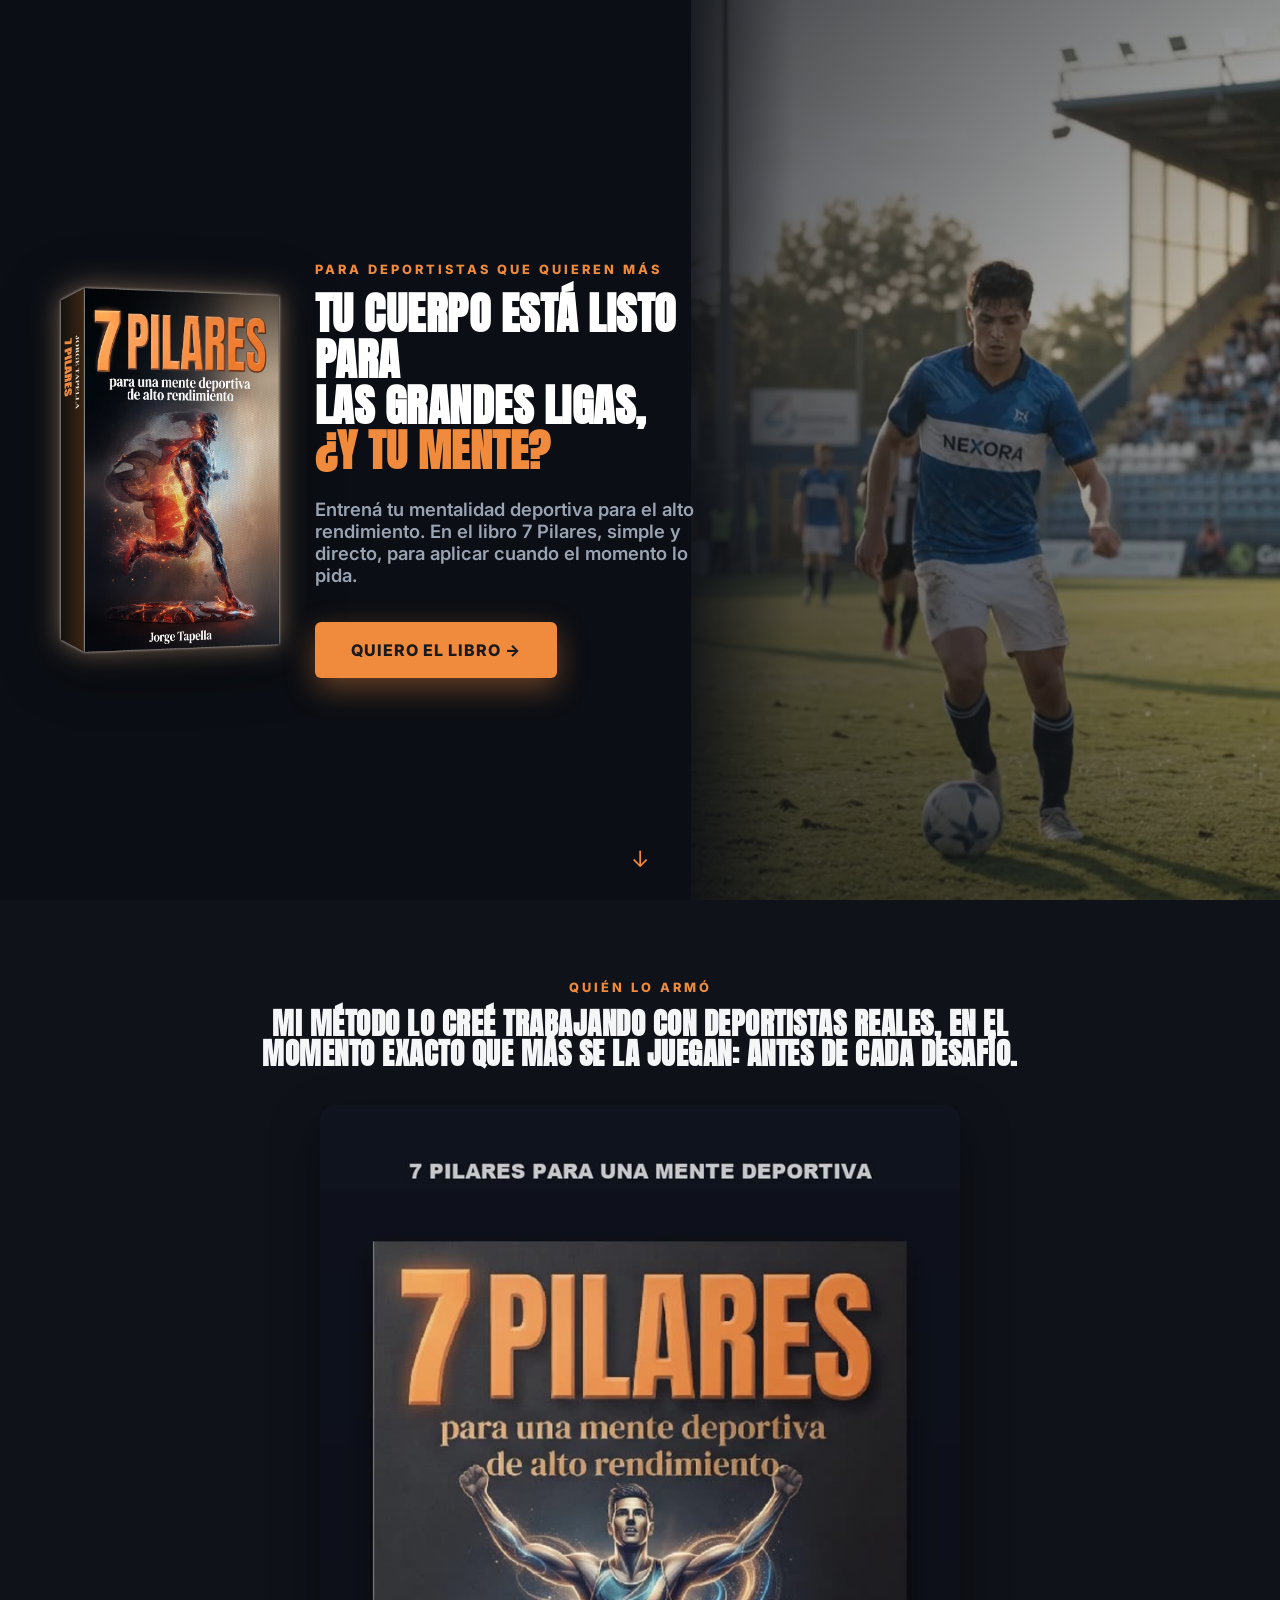
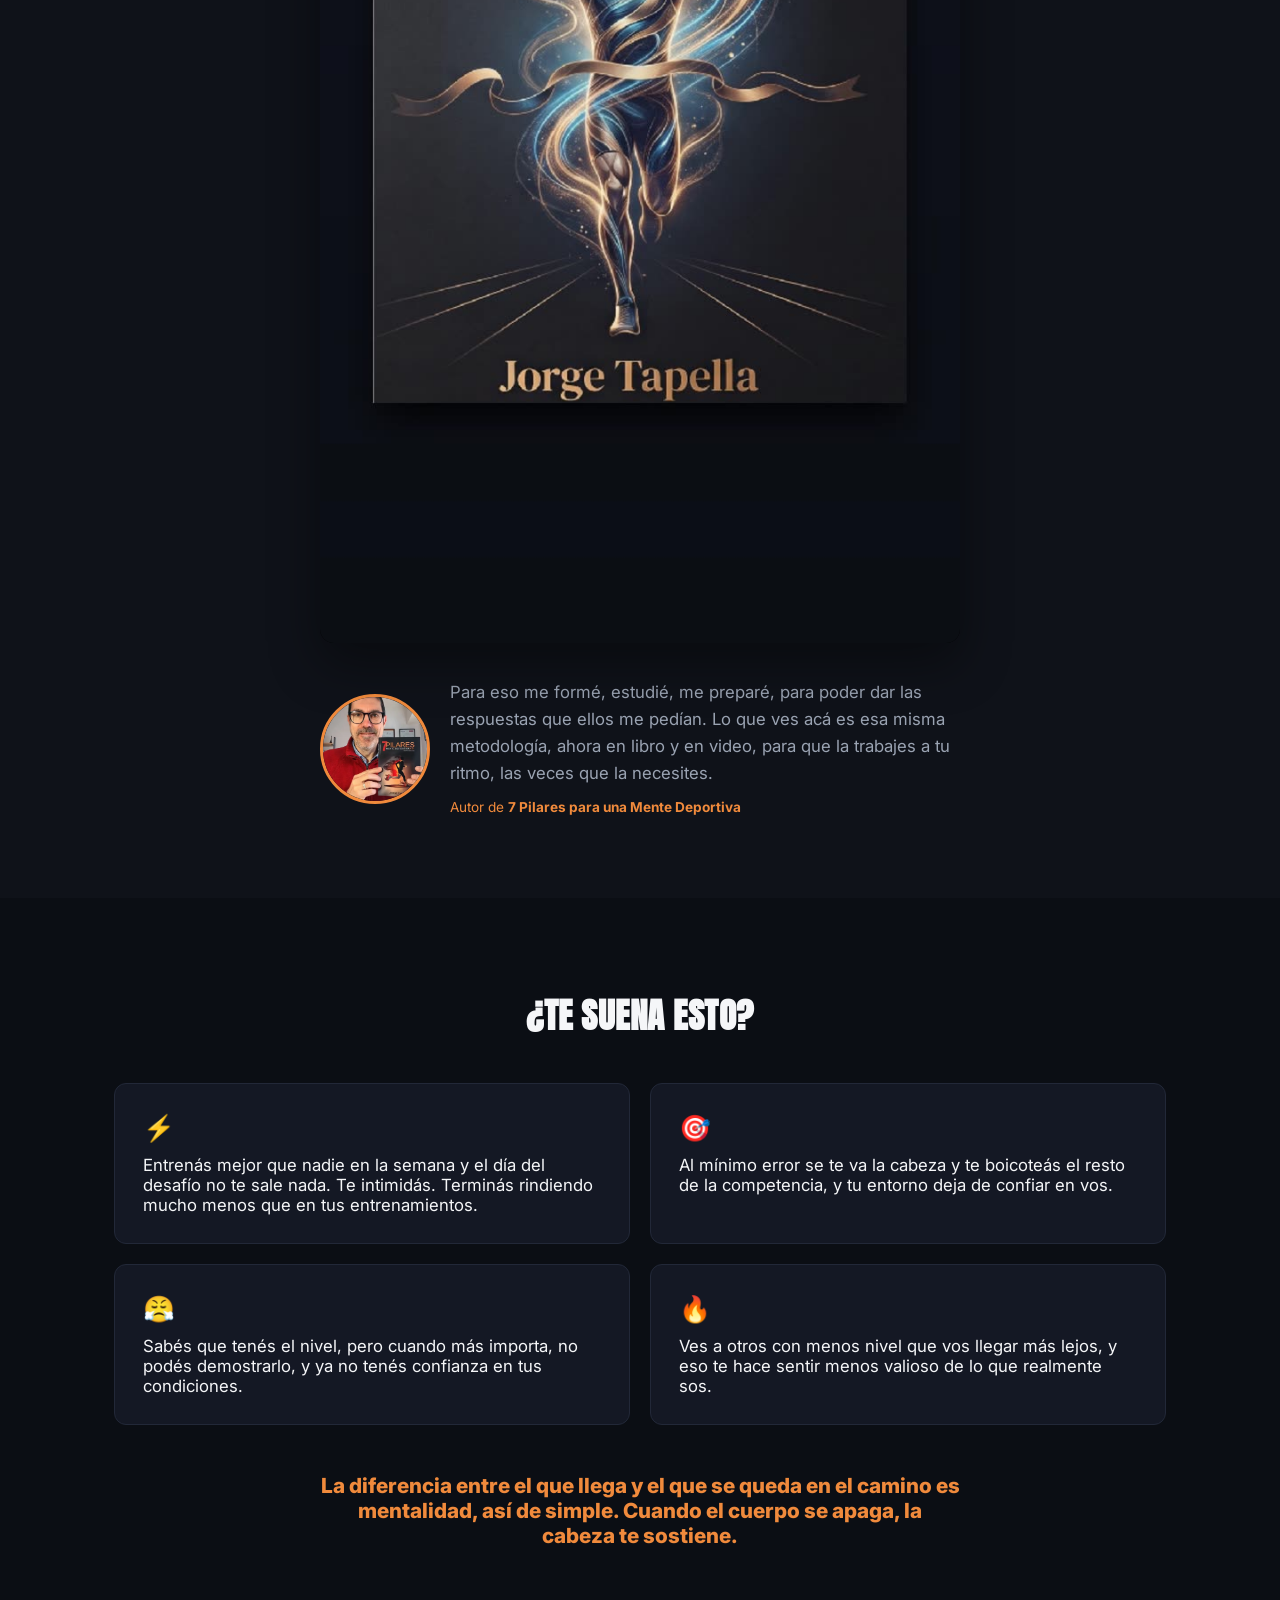
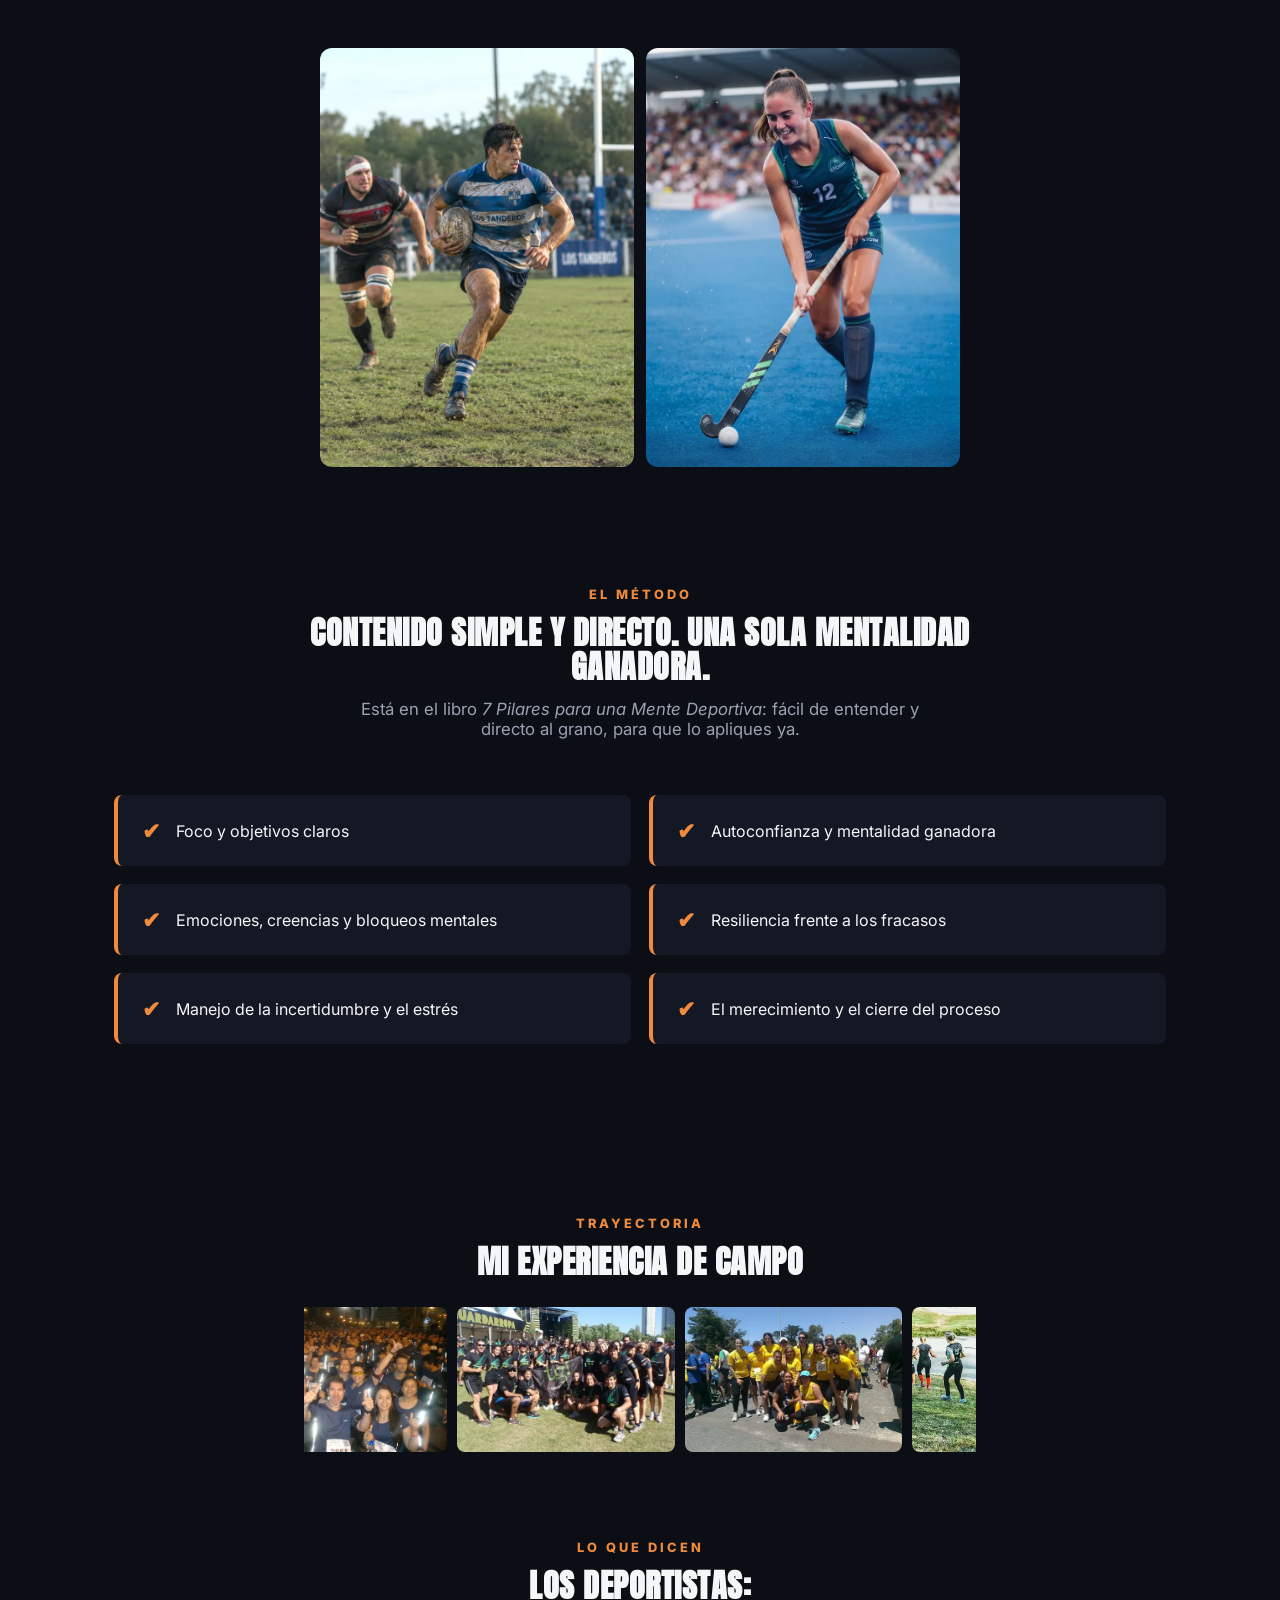
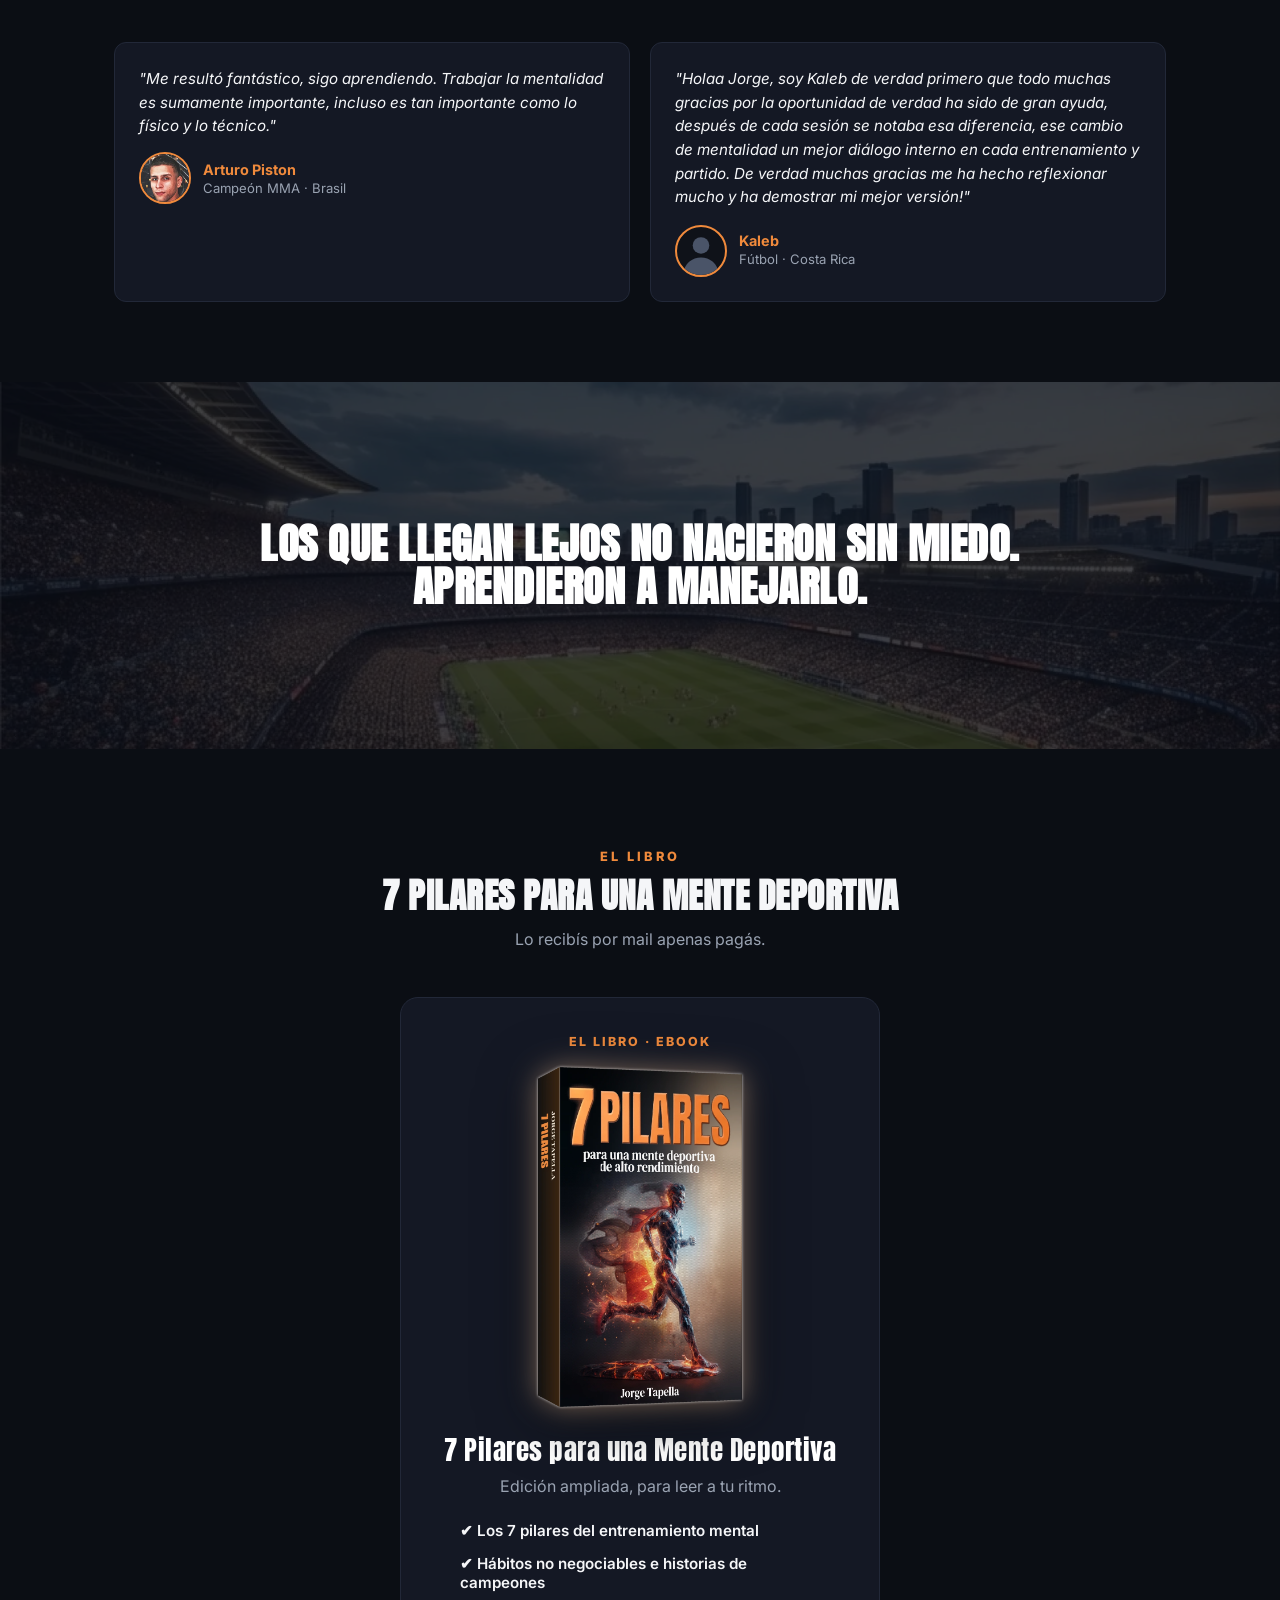
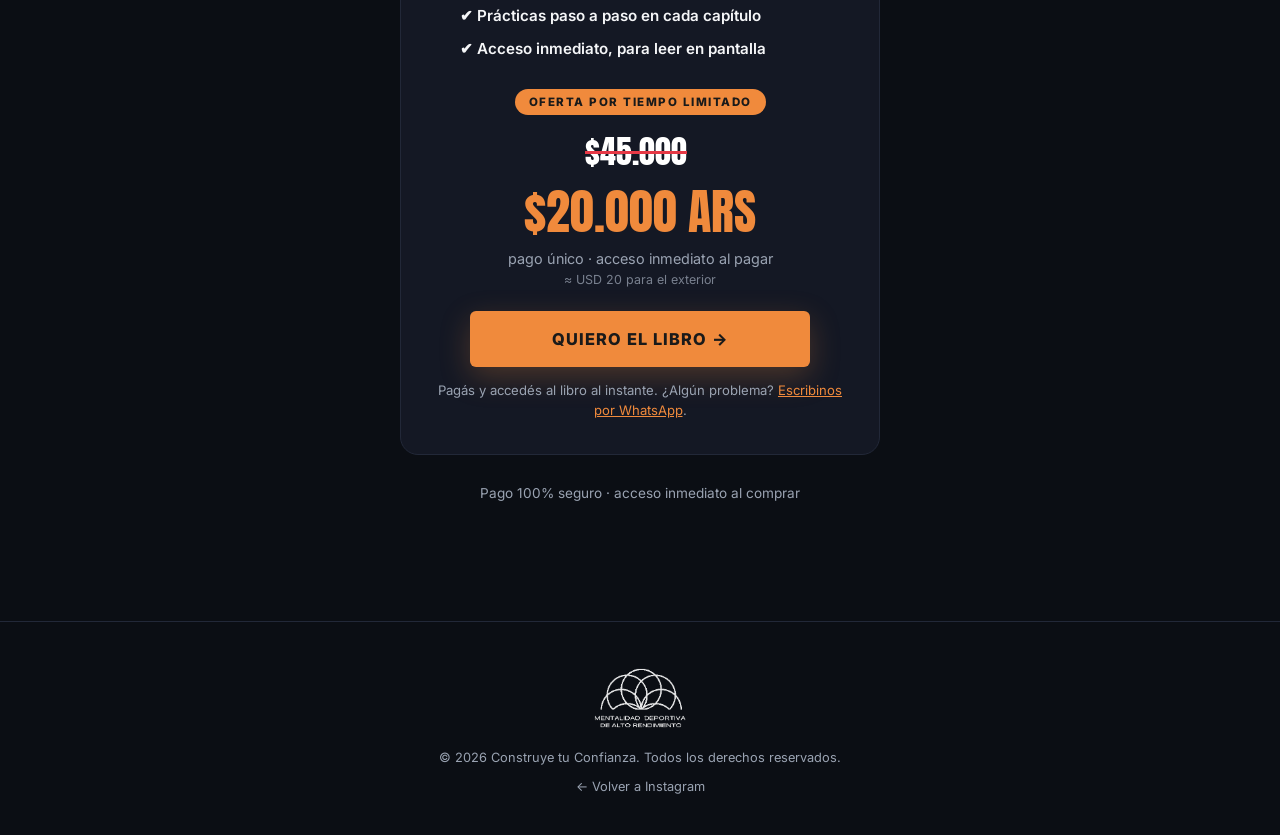
==== index.html @ 89898a54 "Libro: resplandor claro para marcar el contorno Co-Authored-By: Claude Sonnet 5.5 <noreply@anthropic" ====
<!DOCTYPE html>
<html lang="es">
<head>
<meta charset="UTF-8">
<meta name="viewport" content="width=device-width, initial-scale=1.0">
<title>Construye tu Confianza | Libro 7 Pilares de Mentalidad Deportiva</title>
<meta name="description" content="El libro 7 Pilares para una Mente Deportiva: para deportistas que quieren dejar de jugarse el partido en la cabeza antes de enfrentar cada desafío. Ebook, acceso inmediato.">
<link rel="canonical" href="https://tapellaweb-cmd.github.io/mentalidad-deportiva-web/">
<link rel="stylesheet" href="assets/style.css?v=20261014c">
<link rel="preconnect" href="https://fonts.googleapis.com">
<link rel="preconnect" href="https://fonts.gstatic.com" crossorigin>
<link href="https://fonts.googleapis.com/css2?family=Anton&family=Inter:wght@400;600;700;800&display=swap" rel="stylesheet">
<script>
!function(f,b,e,v,n,t,s)
{if(f.fbq)return;n=f.fbq=function(){n.callMethod?
n.callMethod.apply(n,arguments):n.queue.push(arguments)};
if(!f._fbq)f._fbq=n;n.push=n;n.loaded=!0;n.version='2.0';
n.queue=[];t=b.createElement(e);t.async=!0;
t.src=v;s=b.getElementsByTagName(e)[0];
s.parentNode.insertBefore(t,s)}(window, document,'script',
'https://connect.facebook.net/en_US/fbevents.js');
fbq('init', '4065911757006473');
fbq('track', 'PageView');
</script>
<noscript><img height="1" width="1" style="display:none"
src="https://www.facebook.com/tr?id=4065911757006473&ev=PageView&noscript=1"
/></noscript>
</head>
<body>

<header class="hero">
  <video class="hero-bg" id="heroVideo" autoplay muted loop playsinline poster="assets/img/hero-futbol-vertical-poster.jpg">
    <source src="assets/video/hero-futbol-vertical.mp4" type="video/mp4">
  </video>
  <script>
    if (window.matchMedia('(max-width: 767px)').matches) {
      document.getElementById('heroVideo').poster = 'assets/img/hero-futbol-vertical-poster.jpg';
    }
  </script>
  <div class="hero-overlay"></div>
  <div class="hero-split">
    <img class="hero-book" src="assets/img/libro-3d.webp?v=2" alt="Libro 7 Pilares para una Mente Deportiva, de Jorge Tapella" width="357" height="600">
  <div class="hero-content">
    <span class="eyebrow">PARA DEPORTISTAS QUE QUIEREN MÁS</span>
    <h1>TU CUERPO ESTÁ LISTO PARA<br>LAS GRANDES LIGAS,<br><span class="highlight">¿Y TU MENTE?</span></h1>
    <p class="hero-sub">Entrená tu mentalidad deportiva para el alto rendimiento. En el libro 7 Pilares, simple y directo, para aplicar cuando el momento lo pida.</p>
    <a href="#checkout" class="btn btn-primary">QUIERO EL LIBRO →</a>
  </div>
  </div>

  <div class="scroll-cue">↓</div>
</header>

<section class="authority">
  <div class="container">
    <div class="authority-head">
      <span class="eyebrow center">QUIÉN LO ARMÓ</span>
      <h2 class="center">Mi método lo creé trabajando con deportistas reales, en el momento exacto que más se la juegan: antes de cada desafío.</h2>
    </div>
    <div class="authority-video-wrap">
      <video class="authority-video" id="authorityVideo" poster="assets/img/video-libro-poster.jpg?v=5" muted loop autoplay playsinline preload="auto">
        <source src="assets/video/video-libro.mp4?v=5" type="video/mp4">
      </video>
    </div>
    <div class="authority-quote">
      <img class="quote-photo" src="assets/img/jorge-libro.webp" alt="Jorge Tapella, autor de 7 Pilares para una Mente Deportiva" width="110" height="110" loading="lazy">
      <p>Para eso me formé, estudié, me preparé, para poder dar las respuestas que ellos me pedían. Lo que ves acá es esa misma metodología, ahora en libro y en video, para que la trabajes a tu ritmo, las veces que la necesites.<span class="quote-cap">Autor de <strong>7 Pilares para una Mente Deportiva</strong></span></p>
    </div>
  </div>
</section>

<section class="pain">
  <div class="container">
    <h2>¿Te suena esto?</h2>
    <div class="pain-grid">
      <div class="pain-card">
        <span class="pain-icon">⚡</span>
        <p>Entrenás mejor que nadie en la semana y el día del desafío no te sale nada. Te intimidás. Terminás rindiendo mucho menos que en tus entrenamientos.</p>
      </div>
      <div class="pain-card">
        <span class="pain-icon">🎯</span>
        <p>Al mínimo error se te va la cabeza y te boicoteás el resto de la competencia, y tu entorno deja de confiar en vos.</p>
      </div>
      <div class="pain-card">
        <span class="pain-icon">😤</span>
        <p>Sabés que tenés el nivel, pero cuando más importa, no podés demostrarlo, y ya no tenés confianza en tus condiciones.</p>
      </div>
      <div class="pain-card">
        <span class="pain-icon">🔥</span>
        <p>Ves a otros con menos nivel que vos llegar más lejos, y eso te hace sentir menos valioso de lo que realmente sos.</p>
      </div>
    </div>
    <p class="pain-close">La diferencia entre el que llega y el que se queda en el camino es mentalidad, así de simple. Cuando el cuerpo se apaga, la cabeza te sostiene.</p>
  </div>
</section>

<section class="gallery">
  <div class="gallery-strip" id="galleryStrip">
    <img src="assets/img/rugbier-p.webp?v=2" alt="Rugbier joven corriendo con la pelota" width="720" height="960">
    <img src="assets/img/hockey-p.webp" alt="Jugadora de hockey sonriendo con el palo sobre la cancha" width="720" height="960">
    <img src="assets/img/basquet-p.webp?v=2" alt="Basquetbolista joven tirando al aro" width="720" height="960">
    <img src="assets/img/futbolista-p.webp?v=2" alt="Futbolista joven gambeteando con la pelota" width="720" height="960">
    <img src="assets/img/ciclista-p.webp" alt="Ciclista subiendo una montaña de pie sobre los pedales" width="720" height="960">
    <img src="assets/img/ufc-p.webp?v=3" alt="Peleador joven de artes marciales mixtas en el octágono" width="720" height="960">
  </div>
</section>

<section class="method">
  <div class="container">
    <span class="eyebrow center">EL MÉTODO</span>
    <h2 class="center">Contenido simple y directo. Una sola mentalidad ganadora.</h2>
    <p class="method-sub center">Está en el libro <em>7 Pilares para una Mente Deportiva</em>: fácil de entender y directo al grano, para que lo apliques ya.</p>

    <div class="topics-grid">
      <div class="topic"><span class="topic-icon">✔</span><p>Foco y objetivos claros</p></div>
      <div class="topic"><span class="topic-icon">✔</span><p>Autoconfianza y mentalidad ganadora</p></div>
      <div class="topic"><span class="topic-icon">✔</span><p>Emociones, creencias y bloqueos mentales</p></div>
      <div class="topic"><span class="topic-icon">✔</span><p>Resiliencia frente a los fracasos</p></div>
      <div class="topic"><span class="topic-icon">✔</span><p>Manejo de la incertidumbre y el estrés</p></div>
      <div class="topic"><span class="topic-icon">✔</span><p>El merecimiento y el cierre del proceso</p></div>
    </div>
  </div>
</section>

<section class="track">
  <div class="container">
    <span class="eyebrow center">TRAYECTORIA</span>
    <h2 class="center">Mi experiencia de campo</h2>
    <div class="track-carousel">
      <div class="track-strip" id="trackStrip">
        <img src="assets/img/running-1.webp" alt="Equipo de running antes de una carrera nocturna" loading="lazy">
        <img src="assets/img/running-2.webp" alt="Equipo de running con su bandera" loading="lazy">
        <img src="assets/img/running-3.webp" alt="Equipo de running después de una carrera" loading="lazy">
        <img src="assets/img/running-6.webp" alt="Entrenamiento de running al aire libre" loading="lazy">
        <img src="assets/img/running-4.webp" alt="Equipo de running en una maratón" loading="lazy">
        <img src="assets/img/running-5.webp" alt="Equipo de running en una carrera de campo" loading="lazy">
        <img src="assets/img/running-7.webp" alt="Entrenamiento de running en una subida" loading="lazy">
      </div>
    </div>
  </div>
</section>

<section class="testimonials">
  <div class="container">
    <span class="eyebrow center">LO QUE DICEN</span>
    <h2 class="center">Los deportistas:</h2>
    <div class="testimonials-grid t-carousel" id="tStrip">
      <div class="testimonial">
        <p>"Me resultó fantástico, sigo aprendiendo. Trabajar la mentalidad es sumamente importante, incluso es tan importante como lo físico y lo técnico."</p>
        <div class="t-who"><img class="t-photo" src="assets/img/t-arturo.webp" alt="Arturo Piston" width="52" height="52" loading="lazy"><div><strong>Arturo Piston</strong><span>Campeón MMA · Brasil</span></div></div>
      </div>
      <div class="testimonial">
        <p>"Holaa Jorge, soy Kaleb de verdad primero que todo muchas gracias por la oportunidad de verdad ha sido de gran ayuda, después de cada sesión se notaba esa diferencia, ese cambio de mentalidad un mejor diálogo interno en cada entrenamiento y partido. De verdad muchas gracias me ha hecho reflexionar mucho y ha demostrar mi mejor versión!"</p>
        <div class="t-who"><span class="t-sil" aria-hidden="true"><svg viewBox="0 0 52 52" xmlns="http://www.w3.org/2000/svg"><circle cx="26" cy="20" r="9" fill="#4a5468"/><path d="M7 52c0-13 10-19 19-19s19 6 19 19z" fill="#4a5468"/></svg></span><div><strong>Kaleb</strong><span>Fútbol · Costa Rica</span></div></div>
      </div>
      <div class="testimonial">
        <p>"Fue excelente, me ayudó a romper mis inseguridades y plasmar grandes desempeños deportivos. De excelencia."</p>
        <div class="t-who"><img class="t-photo" src="assets/img/t-gabriel.webp" alt="Gabriel Rojas Varela" width="52" height="52" loading="lazy"><div><strong>Gabriel Rojas Varela</strong><span>Arquero profesional · Colombia</span></div></div>
      </div>
      <div class="testimonial">
        <p>"Hola jorge qué tal, la verdad que me encantó, me llevo muchísimas herramientas y una evolución personal muy grande la cual me ayudó a darme cuenta de cuánto quiero ser un profesional y todo lo que tengo que dar para ello, nuevamente muchísimas gracias"</p>
        <div class="t-who"><span class="t-sil" aria-hidden="true"><svg viewBox="0 0 52 52" xmlns="http://www.w3.org/2000/svg"><circle cx="26" cy="20" r="9" fill="#4a5468"/><path d="M7 52c0-13 10-19 19-19s19 6 19 19z" fill="#4a5468"/></svg></span><div><strong>Ezequiel Kesseler</strong><span>Fútbol · Rosario, Argentina</span></div></div>
      </div>
      <div class="testimonial">
        <p>"Me gustó mucho, fue una gran oportunidad. Me hizo reflexionar mucho para lograr mi mejor versión en la cancha, no tengo la menor duda."</p>
        <div class="t-who"><img class="t-photo" src="assets/img/t-esteban.webp" alt="Esteban Bedoya" width="52" height="52" loading="lazy"><div><strong>Esteban Bedoya</strong><span>Futbolista · Ascenso Uruguay</span></div></div>
      </div>
      <div class="testimonial">
        <p>"Me pareció muy bien, me gusto y me ayudó a cambiar mi mentalidad, así como para descubrir algunas fortalezas y debilidades y reflexionar que todo es posible, que lo que piensas atraes y muchas gracias por todo y por su ponencia muy buena, de excelente calidad, gracias!"</p>
        <div class="t-who"><span class="t-sil" aria-hidden="true"><svg viewBox="0 0 52 52" xmlns="http://www.w3.org/2000/svg"><circle cx="26" cy="20" r="9" fill="#4a5468"/><path d="M7 52c0-13 10-19 19-19s19 6 19 19z" fill="#4a5468"/></svg></span><div><strong>Mariana Valverde Santamaría</strong><span>Natación · 19 años · México</span></div></div>
      </div>
      <div class="testimonial">
        <p>"Las clases fueron muy informativas, me sirvieron mucho."</p>
        <div class="t-who"><img class="t-photo" src="assets/img/t-fatima.webp" alt="Fatima Abdul Mesih" width="52" height="52" loading="lazy"><div><strong>Fatima Abdul Mesih</strong><span>Hockey césped · Cataluña, España</span></div></div>
      </div>
      <div class="testimonial">
        <p>"Hola,si me ayudo de mucho y las tareas que nos dabas eran muyyyyy buenas quisiera seguir ..."</p>
        <div class="t-who"><span class="t-sil" aria-hidden="true"><svg viewBox="0 0 52 52" xmlns="http://www.w3.org/2000/svg"><circle cx="26" cy="20" r="9" fill="#4a5468"/><path d="M7 52c0-13 10-19 19-19s19 6 19 19z" fill="#4a5468"/></svg></span><div><strong>Santiago Medina</strong><span>Fútbol · Córdoba, Argentina</span></div></div>
      </div>
      <div class="testimonial">
        <p>"Me sirvió mucho, gracias."</p>
        <div class="t-who"><span class="t-sil" aria-hidden="true"><svg viewBox="0 0 52 52" xmlns="http://www.w3.org/2000/svg"><circle cx="26" cy="20" r="9" fill="#4a5468"/><path d="M7 52c0-13 10-19 19-19s19 6 19 19z" fill="#4a5468"/></svg></span><div><strong>Sebastián Josué Ulate Araya</strong><span>Balonmano · Costa Rica</span></div></div>
      </div>
    </div>
  </div>
</section>

<section class="stadium">
  <div class="stadium-overlay"></div>
  <div class="container stadium-content">
    <h2>Los que llegan lejos no nacieron sin miedo.<br>Aprendieron a manejarlo.</h2>
  </div>
</section>

<section id="checkout" class="offers">
  <div class="container">
    <span class="eyebrow center">EL LIBRO</span>
    <h2 class="center">7 Pilares para una Mente Deportiva</h2>
    <p class="offers-sub center">Lo recibís por mail apenas pagás.</p>

    <div class="offers-grid one">
      <article class="offer">
        <span class="offer-tag">EL LIBRO · EBOOK</span>
        <div class="offer-media"><img src="assets/img/libro-3d.webp?v=2" alt="Libro 7 Pilares para una mente deportiva de alto rendimiento, de Jorge Tapella" width="357" height="600" loading="lazy"></div>
        <h3>7 Pilares para una Mente Deportiva</h3>
        <p class="offer-desc">Edición ampliada, para leer a tu ritmo.</p>
        <ul class="offer-list">
          <li>✔ Los 7 pilares del entrenamiento mental</li>
          <li>✔ Hábitos no negociables e historias de campeones</li>
          <li>✔ Prácticas paso a paso en cada capítulo</li>
          <li>✔ Acceso inmediato, para leer en pantalla</li>
        </ul>
        <div class="price-box">
          <span class="price-tag">OFERTA POR TIEMPO LIMITADO</span>
          <span class="price-strike">$45.000</span>
          <span class="price">$20.000 ARS</span>
          <span class="price-note">pago único · acceso inmediato al pagar</span>
          <span class="price-usd">≈ USD 20 para el exterior</span>
        </div>
        <a href="https://tapellaweb.systeme.io/8af89efc-8979fe55" id="buyBook" class="btn btn-offer" onclick="typeof fbq==='function'&&fbq('track','InitiateCheckout',{content_name:'ebook'})">QUIERO EL LIBRO →</a>
        <p class="offer-note">Pagás y accedés al libro al instante. ¿Algún problema? <a href="https://wa.me/5492494549463?text=Hola%20Jorge%2C%20tengo%20un%20problema%20con%20el%20libro%207%20Pilares" target="_blank" rel="noopener">Escribinos por WhatsApp</a>.</p>
      </article>

    </div>
    <p class="secure-note center">Pago 100% seguro · acceso inmediato al comprar</p>
  </div>
</section>



<footer class="footer">
  <img src="assets/img/logo-badge.png" alt="Mentalidad Deportiva de Alto Rendimiento" class="footer-logo">
  <p>© 2026 Construye tu Confianza. Todos los derechos reservados.</p>
  <a href="https://www.instagram.com/construyetuconfianza/" class="footer-back">← Volver a Instagram</a>
</footer>

<script>
(function(){
  var tr=document.getElementById('galleryStrip'); if(!tr) return;
  var n=tr.children.length, GAP=12, last=0, idx=0;
  for(var k=0;k<2;k++){ var c=tr.children[k].cloneNode(true); c.setAttribute('aria-hidden','true'); c.setAttribute('alt',''); tr.appendChild(c); }
  var reduce=window.matchMedia('(prefers-reduced-motion: reduce)').matches;
  function step(){ return tr.children[0].getBoundingClientRect().width+GAP; }
  ['touchstart','pointerdown'].forEach(function(e){ tr.addEventListener(e,function(){last=Date.now();},{passive:true}); });
  setInterval(function(){
    if(Date.now()-last<6000) return;
    idx=Math.round(tr.scrollLeft/step())+1;
    tr.scrollTo({left:idx*step(),behavior:reduce?'auto':'smooth'});
    if(idx>=n){ setTimeout(function(){ tr.style.scrollSnapType='none'; tr.scrollTo({left:(idx-n)*step(),behavior:'auto'}); requestAnimationFrame(function(){ tr.style.scrollSnapType=''; }); }, reduce?50:700); }
  },3500);
})();

(function(){
  var video = document.getElementById('authorityVideo');
  var unmuteBtn = document.getElementById('videoUnmute');
  if(!video) return;

  var observer = new IntersectionObserver(function(entries){
    entries.forEach(function(entry){
      if(entry.isIntersecting){
        video.play().catch(function(){});
      } else {
        video.pause();
      }
    });
  }, {threshold:0.5});
  observer.observe(video);
})();
</script>
<script>
(function(){
  var tr=document.getElementById('trackStrip'); if(!tr) return;
  var reduce=window.matchMedia('(prefers-reduced-motion: reduce)').matches, last=0, GAP=10;
  function step(){ return tr.children[0].getBoundingClientRect().width+GAP; }
  function cur(){ return Math.round(tr.scrollLeft/step()); }
  function next(){
    var end=tr.scrollLeft>=tr.scrollWidth-tr.clientWidth-4;
    tr.scrollTo({left:end?0:(cur()+1)*step(),behavior:reduce?'auto':'smooth'});
  }
  ['touchstart','pointerdown'].forEach(function(e){ tr.addEventListener(e,function(){last=Date.now();},{passive:true}); });
  setInterval(function(){ if(Date.now()-last>6000) next(); },3000);
})();
</script>
<script>
(function(){
  var tr=document.getElementById('tStrip'); if(!tr) return;
  var reduce=window.matchMedia('(prefers-reduced-motion: reduce)').matches, last=0, GAP=20;
  function step(){ return tr.children[0].getBoundingClientRect().width+GAP; }
  function cur(){ return Math.round(tr.scrollLeft/step()); }
  function next(){
    var end=tr.scrollLeft>=tr.scrollWidth-tr.clientWidth-4;
    tr.scrollTo({left:end?0:(cur()+1)*step(),behavior:reduce?'auto':'smooth'});
  }
  ['touchstart','pointerdown'].forEach(function(e){ tr.addEventListener(e,function(){last=Date.now();},{passive:true}); });
  setInterval(function(){ if(Date.now()-last>6000) next(); },4500);
})();
</script>
<script>
(function(){var vs=document.querySelectorAll('video[autoplay]');
function go(){vs.forEach(function(v){v.muted=true;var p=v.play();if(p&&p.catch)p.catch(function(){});});}
go();document.addEventListener('DOMContentLoaded',go);window.addEventListener('load',go);
['touchstart','touchend','scroll','click'].forEach(function(e){window.addEventListener(e,function h(){go();window.removeEventListener(e,h);},{passive:true});});
})();
</script>
</body>
</html>
---- assets/style.css ----
:root{
  --bg:#0b0e14;
  --gold:#f08a3c;
  --red:#e63946;
  --ink:#f5f6f8;
  --muted:#9aa3b2;
}
*{box-sizing:border-box;margin:0;padding:0;}
html{scroll-behavior:smooth;}
body{
  font-family:'Inter',sans-serif;
  background:var(--bg);
  color:var(--ink);
  overflow-x:hidden;
}
h1,h2{font-family:'Anton',sans-serif;text-transform:uppercase;letter-spacing:0.5px;line-height:1.05;}
.container{max-width:1100px;margin:0 auto;padding:0 24px;}
.center{text-align:center;}
.eyebrow{display:block;color:var(--gold);font-weight:800;letter-spacing:3px;font-size:0.8rem;margin-bottom:14px;}

/* NAV */
.nav{
  position:absolute;top:0;left:0;right:0;
  display:flex;justify-content:space-between;align-items:center;
  padding:24px 32px;z-index:10;
}
.logo{height:104px;}
.btn{
  display:inline-block;font-weight:800;text-decoration:none;
  padding:14px 28px;border-radius:6px;text-transform:uppercase;letter-spacing:1px;
  font-size:0.85rem;transition:transform .15s ease, box-shadow .15s ease;
}
.btn-nav{background:var(--gold);color:#1a1a1a;padding:10px 20px;font-size:0.75rem;}
.btn-primary{background:var(--gold);color:#1a1a1a;font-size:1rem;padding:18px 36px;box-shadow:0 10px 30px rgba(240,138,60,.4);}
.btn-primary:hover{transform:translateY(-2px);box-shadow:0 14px 36px rgba(230,57,70,.55);}
.btn-lg{font-size:1.15rem;padding:22px 44px;}

/* HERO */
.hero{
  position:relative;min-height:100vh;
  display:flex;flex-direction:column;align-items:center;justify-content:center;
  text-align:center;padding:120px 24px 80px;
}
.hero-bg{
  position:absolute;inset:0;
  width:100%;height:100%;
  object-fit:cover;object-position:center 14%;
  background:#000;
}
@media(max-width:767px){
  .hero-bg{object-position:center center;}
}
.hero-overlay{
  position:absolute;inset:0;
  background:linear-gradient(180deg, rgba(11,14,20,.55) 0%, rgba(11,14,20,.75) 55%, rgba(11,14,20,.97) 100%);
}
.hero-content{position:relative;z-index:2;max-width:820px;}
.hero h1{font-size:clamp(2.6rem,7vw,4.6rem);color:#fff;}
.highlight{color:var(--gold);}
.hero-sub{
  margin:24px auto 36px;max-width:560px;
  font-size:1.15rem;color:var(--muted);font-weight:600;
}
.hero-price{margin-top:16px;color:var(--muted);font-size:1rem;}
.price-strike{text-decoration:line-through;opacity:.6;margin-right:8px;}
.price-launch{color:var(--gold);font-weight:800;}
.scroll-cue{
  position:absolute;bottom:28px;left:50%;transform:translateX(-50%);
  font-size:1.4rem;color:var(--gold);z-index:2;animation:bounce 2s infinite;
}
@keyframes bounce{0%,100%{transform:translate(-50%,0);}50%{transform:translate(-50%,10px);}}

/* PAIN */
.pain{padding:100px 0 80px;}
.pain h2{font-size:2.2rem;text-align:center;margin-bottom:48px;}
.pain-grid{
  display:grid;grid-template-columns:repeat(2,1fr);gap:20px;margin-bottom:48px;
}
.pain-card{
  background:#141824;border:1px solid #222838;border-radius:12px;
  padding:28px;font-size:1.05rem;color:var(--ink);
}
.pain-icon{font-size:1.6rem;display:block;margin-bottom:12px;}
.pain-close{
  text-align:center;font-size:1.3rem;font-weight:800;max-width:640px;margin:0 auto;
  color:var(--gold);
}

/* GALLERY / CAROUSEL */
.gallery{padding:20px 24px;}
.carousel{max-width:640px;margin:0 auto;border-radius:14px;overflow:hidden;}
.carousel-track{
  display:flex;width:100%;
  transition:transform .6s cubic-bezier(.65,0,.35,1);
  -webkit-transform:translateX(0);transform:translateX(0);
  will-change:transform;-webkit-backface-visibility:hidden;backface-visibility:hidden;
  touch-action:pan-y;
}
.carousel-slide{flex:0 0 100%;width:100%;position:relative;padding-top:75%;-webkit-transform:translateZ(0);transform:translateZ(0);}
.carousel-slide img{position:absolute;inset:0;width:100%;height:100%;object-fit:cover;display:block;-webkit-transform:translateZ(0);transform:translateZ(0);}
.carousel-slide{overflow:hidden;}
.carousel-slide.contain{background:#0b0e14;}
.carousel-slide.contain::before{content:"";position:absolute;inset:-30px;background:var(--bg) center/cover;filter:blur(28px) brightness(.55);}
.carousel-slide.contain img{object-fit:contain;z-index:1;}
.gallery-strip{max-width:640px;margin:0 auto;display:flex;gap:12px;overflow-x:auto;scroll-snap-type:x mandatory;scrollbar-width:none;-webkit-overflow-scrolling:touch;}
.gallery-strip::-webkit-scrollbar{display:none;}
.gallery-strip img{height:auto;min-width:0;flex:0 0 calc((100% - 12px)/2);aspect-ratio:3/4;object-fit:cover;border-radius:12px;scroll-snap-align:start;display:block;}
.carousel-dots{display:flex;justify-content:center;gap:10px;margin-top:16px;}
.carousel-dot{
  width:9px;height:9px;border-radius:50%;border:none;padding:0;
  background:#2a3040;cursor:pointer;transition:background .2s ease,transform .2s ease;
}
.carousel-dot.is-active{background:var(--gold);transform:scale(1.2);}

/* METHOD */
.method{padding:100px 0 60px;}
.method h2{font-size:2rem;max-width:700px;margin:0 auto 16px;}
.method-sub{color:var(--muted);max-width:560px;margin:0 auto 56px;font-size:1.05rem;}
.topics-grid{
  display:grid;grid-template-columns:repeat(2,1fr);gap:18px;margin-bottom:56px;
}
.topic{
  background:#141824;border-left:4px solid var(--gold);border-radius:8px;
  padding:22px 24px;display:flex;gap:16px;align-items:center;
}
.topic-icon{font-size:1.4rem;font-weight:800;color:var(--gold);flex:none;}
.topic p{font-size:1rem;color:var(--ink);}
.bonus-strip{
  display:grid;grid-template-columns:repeat(3,1fr);gap:18px;
  border-top:1px solid #222838;padding-top:40px;
}
.bonus{text-align:center;}
.bonus strong{display:block;color:var(--gold);font-size:1rem;margin-bottom:6px;}
.bonus span{color:var(--muted);font-size:0.9rem;}

/* AUTHORITY */
.authority{padding:80px 0;background:#0f1219;}
.authority-grid{
  display:grid;grid-template-columns:320px 1fr;gap:48px;align-items:center;
}
.authority-video-wrap{position:relative;}
.authority-video{width:100%;border-radius:14px;display:block;background:#000;box-shadow:0 20px 50px rgba(0,0,0,.4);}
.video-unmute{
  display:none;align-items:center;gap:8px;position:absolute;left:50%;bottom:18px;
  transform:translateX(-50%);background:rgba(11,14,20,.85);color:#fff;border:1px solid rgba(255,255,255,.25);
  border-radius:999px;padding:10px 18px;font-size:0.85rem;font-weight:700;cursor:pointer;
  animation:pulse 1.8s infinite;white-space:nowrap;
}
@keyframes pulse{0%,100%{box-shadow:0 0 0 0 rgba(240,138,60,.35);}50%{box-shadow:0 0 0 8px rgba(240,138,60,0);}}
.authority-text h2{font-size:1.8rem;margin:14px 0 18px;}
.authority-text p{color:var(--muted);font-size:1.05rem;line-height:1.6;}

/* TRACK RECORD */
.track{padding:56px 0 8px;}
.track .container{max-width:720px;}
.track h2{font-size:2rem;margin:10px 0 28px;}
.track-strip{display:flex;gap:10px;overflow-x:auto;scroll-snap-type:x mandatory;scrollbar-width:none;-webkit-overflow-scrolling:touch;}
.track-strip::-webkit-scrollbar{display:none;}
.track-strip img{min-width:0;flex:0 0 calc((100% - 20px)/3);aspect-ratio:3/2;object-fit:cover;object-position:center 40%;border-radius:8px;scroll-snap-align:start;display:block;}


.authority-head{margin-bottom:36px;}
.authority-head h2{font-size:1.8rem;max-width:760px;margin:14px auto 0;}
.authority-video-wrap{max-width:640px;margin:0 auto;position:relative;}
.authority-quote{display:flex;align-items:center;gap:20px;max-width:640px;margin:36px auto 0;}
.quote-photo{width:110px;height:110px;border-radius:50%;object-fit:cover;flex:none;border:3px solid var(--gold);}
.authority-quote p{margin:0;text-align:left;color:var(--muted);font-size:1.05rem;line-height:1.6;}
.quote-cap{display:block;margin-top:10px;color:var(--gold);font-size:.85rem;}

/* TESTIMONIALS */
.testimonials{padding:80px 0;}
.testimonials h2{font-size:2rem;margin:10px 0 40px;}
.testimonials-grid{display:grid;grid-template-columns:repeat(2,1fr);gap:20px;}
.testimonials-grid.t-carousel{display:flex;gap:20px;overflow-x:auto;scroll-snap-type:x mandatory;scrollbar-width:none;-webkit-overflow-scrolling:touch;}
.t-carousel::-webkit-scrollbar{display:none;}
.t-carousel .testimonial{min-width:0;flex:0 0 calc((100% - 20px)/2);scroll-snap-align:start;}
.t-sil{width:52px;height:52px;border-radius:50%;border:2px solid var(--gold);overflow:hidden;background:#0f1219;flex:none;display:block;}
.t-sil svg{width:100%;height:100%;display:block;}
.testimonial{
  background:#141824;border:1px solid #222838;border-radius:12px;
  padding:24px;display:flex;flex-direction:column;gap:10px;
}
.testimonial p{color:var(--ink);font-size:0.95rem;line-height:1.55;font-style:italic;}
.testimonial strong{color:var(--gold);font-size:0.9rem;}
.testimonial span{color:var(--muted);font-size:0.82rem;margin-top:-6px;}
.t-who{display:flex;align-items:center;gap:12px;margin-top:4px;}
.t-who strong,.t-who span{display:block;}
.t-who span{margin-top:2px;}
.t-photo{width:52px;height:52px;border-radius:50%;object-fit:cover;border:2px solid var(--gold);flex:none;}

/* STADIUM CTA BANNER */
.stadium{
  position:relative;padding:140px 24px;text-align:center;
  background:url('img/estadio.webp') center 40%/cover no-repeat;
}
.stadium-overlay{
  position:absolute;inset:0;background:rgba(11,14,20,.78);
}
.stadium-content{position:relative;z-index:2;}
.stadium h2{font-size:clamp(1.8rem,4vw,2.6rem);color:#fff;max-width:760px;margin:0 auto;}

/* CTA / CHECKOUT */
.cta{padding:100px 0 120px;}
.cta-box{
  max-width:560px;margin:0 auto;background:#141824;border:1px solid #222838;
  border-radius:18px;padding:56px 40px;text-align:center;
}
.cta h2{font-size:2rem;margin-bottom:28px;}
.cta-list{list-style:none;text-align:left;max-width:360px;margin:0 auto 32px;}
.cta-list li{padding:8px 0;color:var(--ink);font-weight:600;}
.price-box{margin-bottom:28px;}
.price-box .price-strike{display:block;font-family:'Anton',sans-serif;font-size:2.4rem;color:#fff;text-decoration:line-through;text-decoration-color:var(--red);text-decoration-thickness:3px;opacity:1;margin-bottom:6px;}
.price{display:block;font-family:'Anton',sans-serif;font-size:3rem;color:var(--gold);}
.price-note{color:var(--muted);font-size:0.9rem;}
.price-usd{display:block;color:var(--muted);font-size:0.78rem;margin-top:4px;opacity:.75;}
.secure-note{margin-top:16px;color:var(--muted);font-size:0.85rem;}

/* FOOTER */
.footer{text-align:center;padding:40px 24px;border-top:1px solid #222838;}
.footer-logo{height:72px;opacity:.9;margin-bottom:12px;}
.footer p{color:var(--muted);font-size:0.8rem;}
.footer-back{display:inline-block;margin-top:14px;color:var(--muted);font-size:0.8rem;text-decoration:none;}
.footer-back:hover{color:var(--gold);}

@media (max-width:760px){
  .pain-grid,.topics-grid,.testimonials-grid{grid-template-columns:1fr;}
  .t-carousel .testimonial{flex-basis:88%;}
  .track-strip img{flex-basis:calc((100% - 10px)/2);}
  .bonus-strip{grid-template-columns:1fr;gap:28px;}
  .authority-grid{grid-template-columns:1fr;text-align:center;}
  .authority-video{max-width:300px;margin:0 auto;}
  .authority-quote{flex-direction:column;text-align:center;}
  .authority-quote p{text-align:center;}
  }

/* MENTOR BOX (separate track, own card) */
.mentor-box{
  max-width:560px;margin:36px auto 0;background:#1c1710;border:1px solid rgba(240,138,60,.35);
  border-radius:18px;padding:44px 40px;text-align:center;
}
.mentor-title{font-size:1.3rem;color:#fff;margin-bottom:20px;}
.mentor-box .price-box{margin-bottom:24px;}
.btn-mentor{background:var(--gold);color:#1a1a1a;font-size:1rem;padding:16px 32px;}
.btn-mentor:hover{transform:translateY(-2px);box-shadow:0 10px 26px rgba(240,138,60,.35);}
.mentor-note{color:var(--muted);font-size:0.85rem;margin-top:12px;}

/* OFERTAS: LIBRO + CURSO */
.offers{padding:100px 0 120px;}
.offers .container{max-width:1080px;}
.offers h2{font-size:2.2rem;margin-bottom:14px;}
.offers-sub{color:var(--muted);max-width:620px;margin:0 auto 48px;}
.offers-grid{display:grid;grid-template-columns:1fr 1fr;gap:28px;align-items:stretch;}
.offer{position:relative;display:flex;flex-direction:column;background:#141824;border:1px solid #222838;border-radius:18px;padding:36px 30px 34px;text-align:center;}
.offer-featured{border:1px solid rgba(240,138,60,.55);background:#171b29;box-shadow:0 0 0 1px rgba(240,138,60,.15),0 20px 60px rgba(0,0,0,.4);}
.offer-badge{position:absolute;top:-14px;left:50%;transform:translateX(-50%);background:var(--gold);color:#1a1a1a;font-size:.72rem;font-weight:800;letter-spacing:1.5px;padding:7px 16px;border-radius:999px;}
.offer-tag{display:block;color:var(--gold);font-size:.78rem;font-weight:800;letter-spacing:2px;margin-bottom:18px;}
.offer-media{height:340px;display:flex;align-items:center;justify-content:center;margin-bottom:22px;}
.offer-media img{max-height:100%;max-width:100%;width:auto;height:auto;object-fit:contain;filter:drop-shadow(0 18px 24px rgba(0,0,0,.5));}
.offer h3{font-family:'Anton',sans-serif;font-weight:400;font-size:1.7rem;letter-spacing:.5px;margin-bottom:6px;color:#fff;}
.offer-desc{color:var(--muted);margin-bottom:18px;}
.offer-list{list-style:none;text-align:left;max-width:360px;margin:0 auto 24px;flex:1;}
.offer-list li{padding:7px 0;color:var(--ink);font-weight:600;font-size:.95rem;}
.offer .price-box{margin-bottom:24px;}
.btn-offer{display:inline-block;align-self:center;width:100%;max-width:340px;box-sizing:border-box;text-align:center;font-size:1.02rem;padding:18px 20px;}
.offer:not(.offer-featured) .btn-offer{background:var(--gold);color:#1a1a1a;box-shadow:0 10px 30px rgba(240,138,60,.25);}
.offer:not(.offer-featured) .btn-offer:hover{transform:translateY(-2px);box-shadow:0 14px 36px rgba(240,138,60,.4);}
.offers .secure-note.center{text-align:center;margin-top:30px;}
@media (max-width:860px){
  .offers{padding:70px 0 90px;}
  .offers-grid{grid-template-columns:1fr;gap:42px;}
  .offer-media{height:300px;}
}

.offer-note{color:var(--muted);font-size:.82rem;margin-top:14px;line-height:1.5;}
.offer-note a{color:var(--gold);}

/* MODAL DE DATOS (libro) */
.modal{position:fixed;inset:0;z-index:1000;display:flex;align-items:center;justify-content:center;padding:20px;background:rgba(5,7,12,.8);}
.modal[hidden]{display:none;}
body.modal-open{overflow:hidden;}
.modal-box{position:relative;width:100%;max-width:420px;background:#141824;border:1px solid rgba(240,138,60,.45);border-radius:18px;padding:34px 28px 26px;box-shadow:0 30px 80px rgba(0,0,0,.6);}
.modal-box h3{font-family:'Anton',sans-serif;font-weight:400;font-size:1.6rem;color:#fff;margin-bottom:8px;}
.modal-sub{color:var(--muted);font-size:.92rem;margin-bottom:20px;}
.modal-close{position:absolute;top:10px;right:14px;background:none;border:0;color:var(--muted);font-size:2rem;line-height:1;cursor:pointer;}
.modal-close:hover{color:#fff;}
.modal-box label{display:block;color:var(--ink);font-weight:700;font-size:.85rem;margin-bottom:14px;}
.modal-box input{display:block;width:100%;box-sizing:border-box;margin-top:6px;padding:14px;border-radius:10px;border:1px solid #2a3350;background:#0b0e14;color:#fff;font:inherit;font-size:1rem;}
.modal-box input:focus{outline:2px solid var(--gold);border-color:var(--gold);}
.modal-err{color:#ff8a93;font-size:.85rem;margin:-4px 0 12px;}
.modal-go{width:100%;box-sizing:border-box;border:0;cursor:pointer;margin-top:4px;padding:16px;}
.modal-priv{color:var(--muted);font-size:.75rem;text-align:center;margin-top:12px;}

.modal-hint{color:var(--gold);font-size:.85rem;margin:-4px 0 12px;}
.modal-hint button{background:none;border:0;color:#fff;font:inherit;font-weight:800;text-decoration:underline;cursor:pointer;padding:0;}

.modal-warn{color:#ffd166;font-size:.85rem;font-weight:700;line-height:1.4;margin:2px 0 14px;}
.modal-fast{color:var(--muted);font-size:.82rem;text-align:center;line-height:1.5;margin-top:14px;}
.modal-fast a{color:var(--gold);font-weight:700;}

.offers-grid.one{grid-template-columns:1fr;max-width:480px;margin-left:auto;margin-right:auto;}

/* HERO con libro */
.hero-split{position:relative;z-index:2;display:flex;flex-direction:column;align-items:center;gap:28px;max-width:1000px;width:100%;}
.hero-book{width:min(46vw,210px);height:auto;filter:drop-shadow(0 18px 40px rgba(0,0,0,.6));}
@media(min-width:900px){
  .hero-split{flex-direction:row;justify-content:center;gap:64px;}
  .hero-book{width:min(30vw,340px);flex:0 0 auto;}
  .hero-split .hero-content{text-align:left;max-width:560px;}
  .hero-split .hero-sub{margin-left:0;margin-right:0;}
}

/* Hero en compu: el video llena todo el alto a la derecha para que se vea la cara */
@media(min-width:900px){
  .hero{background:#0b0e14;}
  .hero-bg{left:auto;right:0;width:46%;object-fit:cover;object-position:center 12%;}
  .hero-overlay{background:linear-gradient(90deg,#0b0e14 0%,#0b0e14 52%,rgba(11,14,20,.55) 62%,rgba(11,14,20,.15) 100%),linear-gradient(180deg,rgba(11,14,20,.35) 0%,rgba(11,14,20,0) 40%,rgba(11,14,20,.55) 100%);}
  .hero-split{max-width:none;width:54%;margin-right:auto;margin-left:3%;gap:36px;}
  .hero-book{width:min(17vw,240px);}
  .hero-split .hero-content{max-width:460px;}
  .hero h1{font-size:clamp(2.2rem,3.4vw,3.6rem);}
}

/* Hero en celular: la cara del futbolista libre; el libro chico a un costado */
@media(max-width:899px){
  .hero{justify-content:flex-end;padding:100px 24px 44px;}
  .hero-split{position:static;gap:0;}
  .hero-book{position:absolute;top:22px;left:14px;width:112px;z-index:3;filter:drop-shadow(0 10px 22px rgba(0,0,0,.7));}
  .hero-split .hero-content{max-width:100%;}
  .hero h1{font-size:clamp(2.1rem,9.2vw,3rem);}
}

/* Oferta por tiempo limitado */
.price-box .price-tag{display:inline-block;background:var(--gold);color:#1a1a1a;font-size:.72rem;font-weight:800;letter-spacing:1.5px;padding:6px 14px;border-radius:999px;margin-bottom:12px;}
.offer .price-box .price-strike{font-size:2rem;margin-bottom:0;}

/* Resplandor claro para que el libro se recorte del fondo oscuro */
.hero-book,.offer-media img{filter:drop-shadow(0 0 1.5px rgba(255,255,255,.75)) drop-shadow(0 0 14px rgba(255,205,160,.45)) drop-shadow(0 12px 26px rgba(0,0,0,.55));}
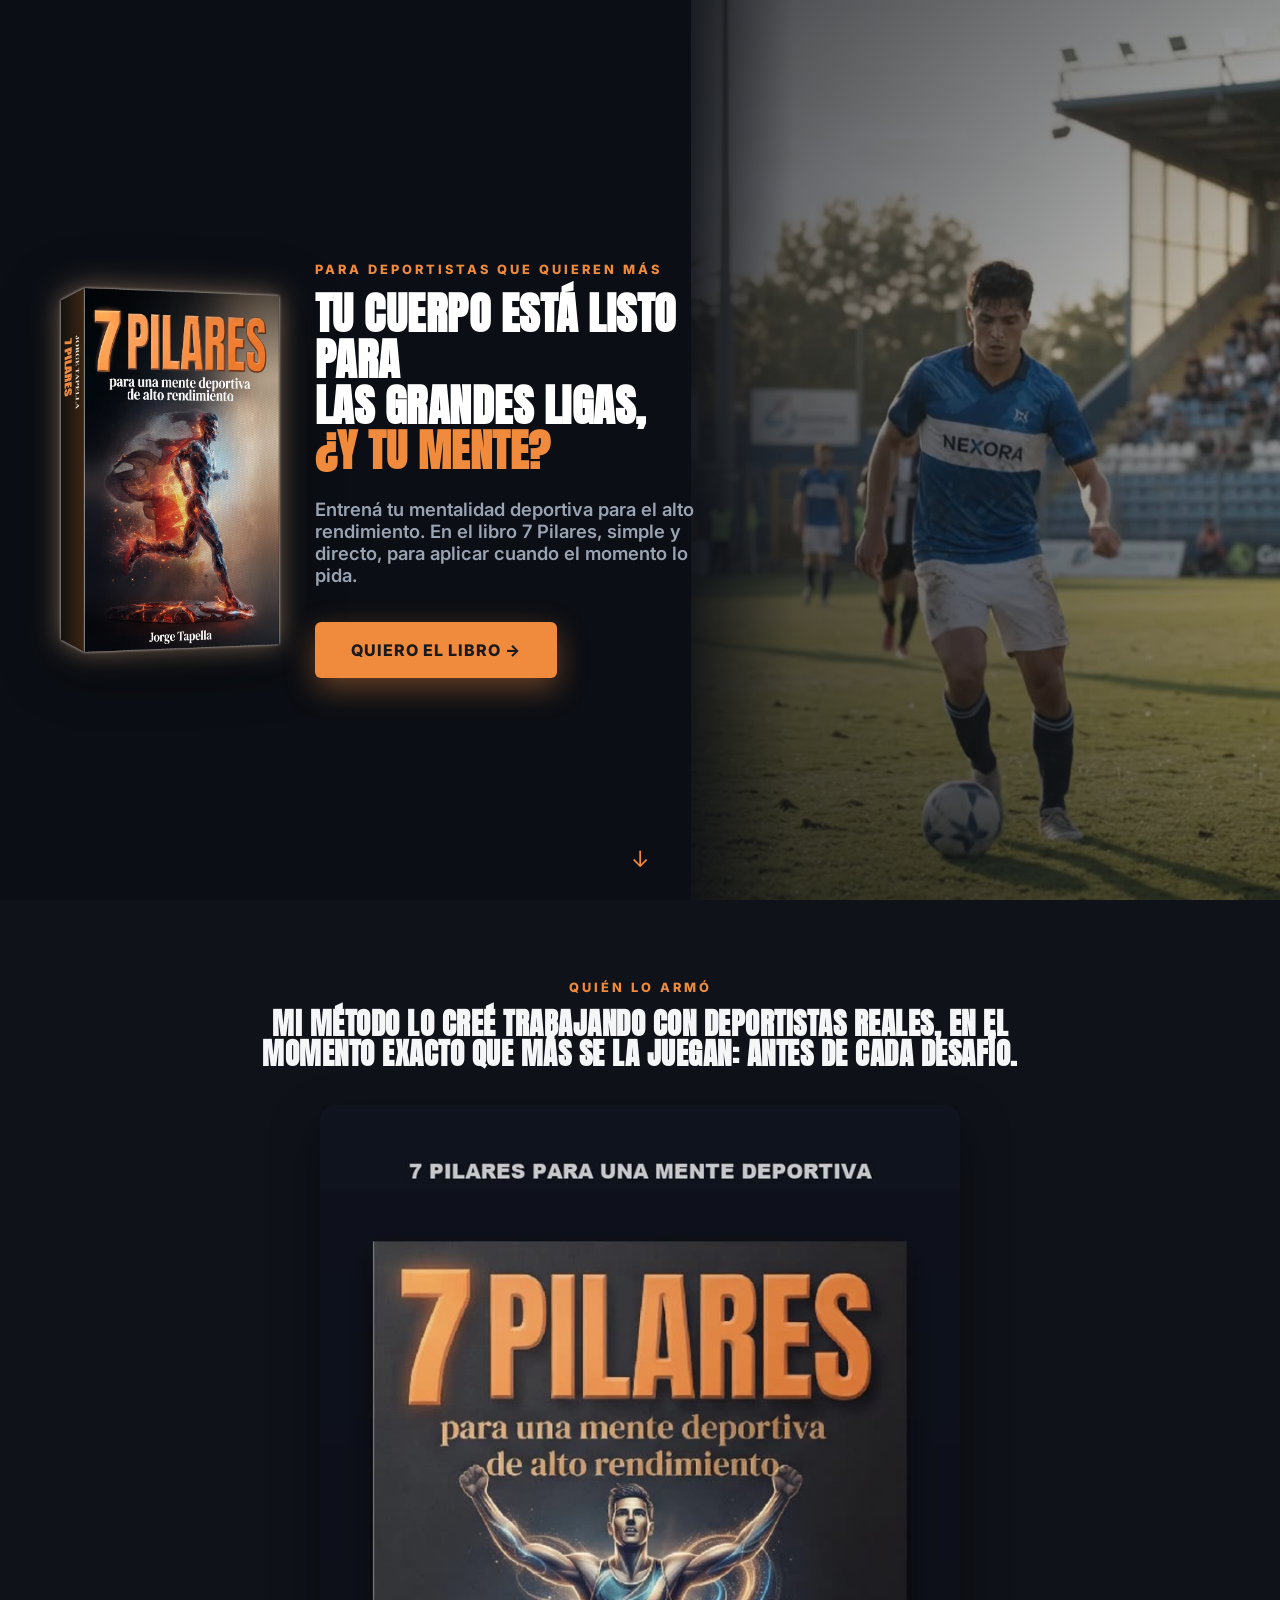
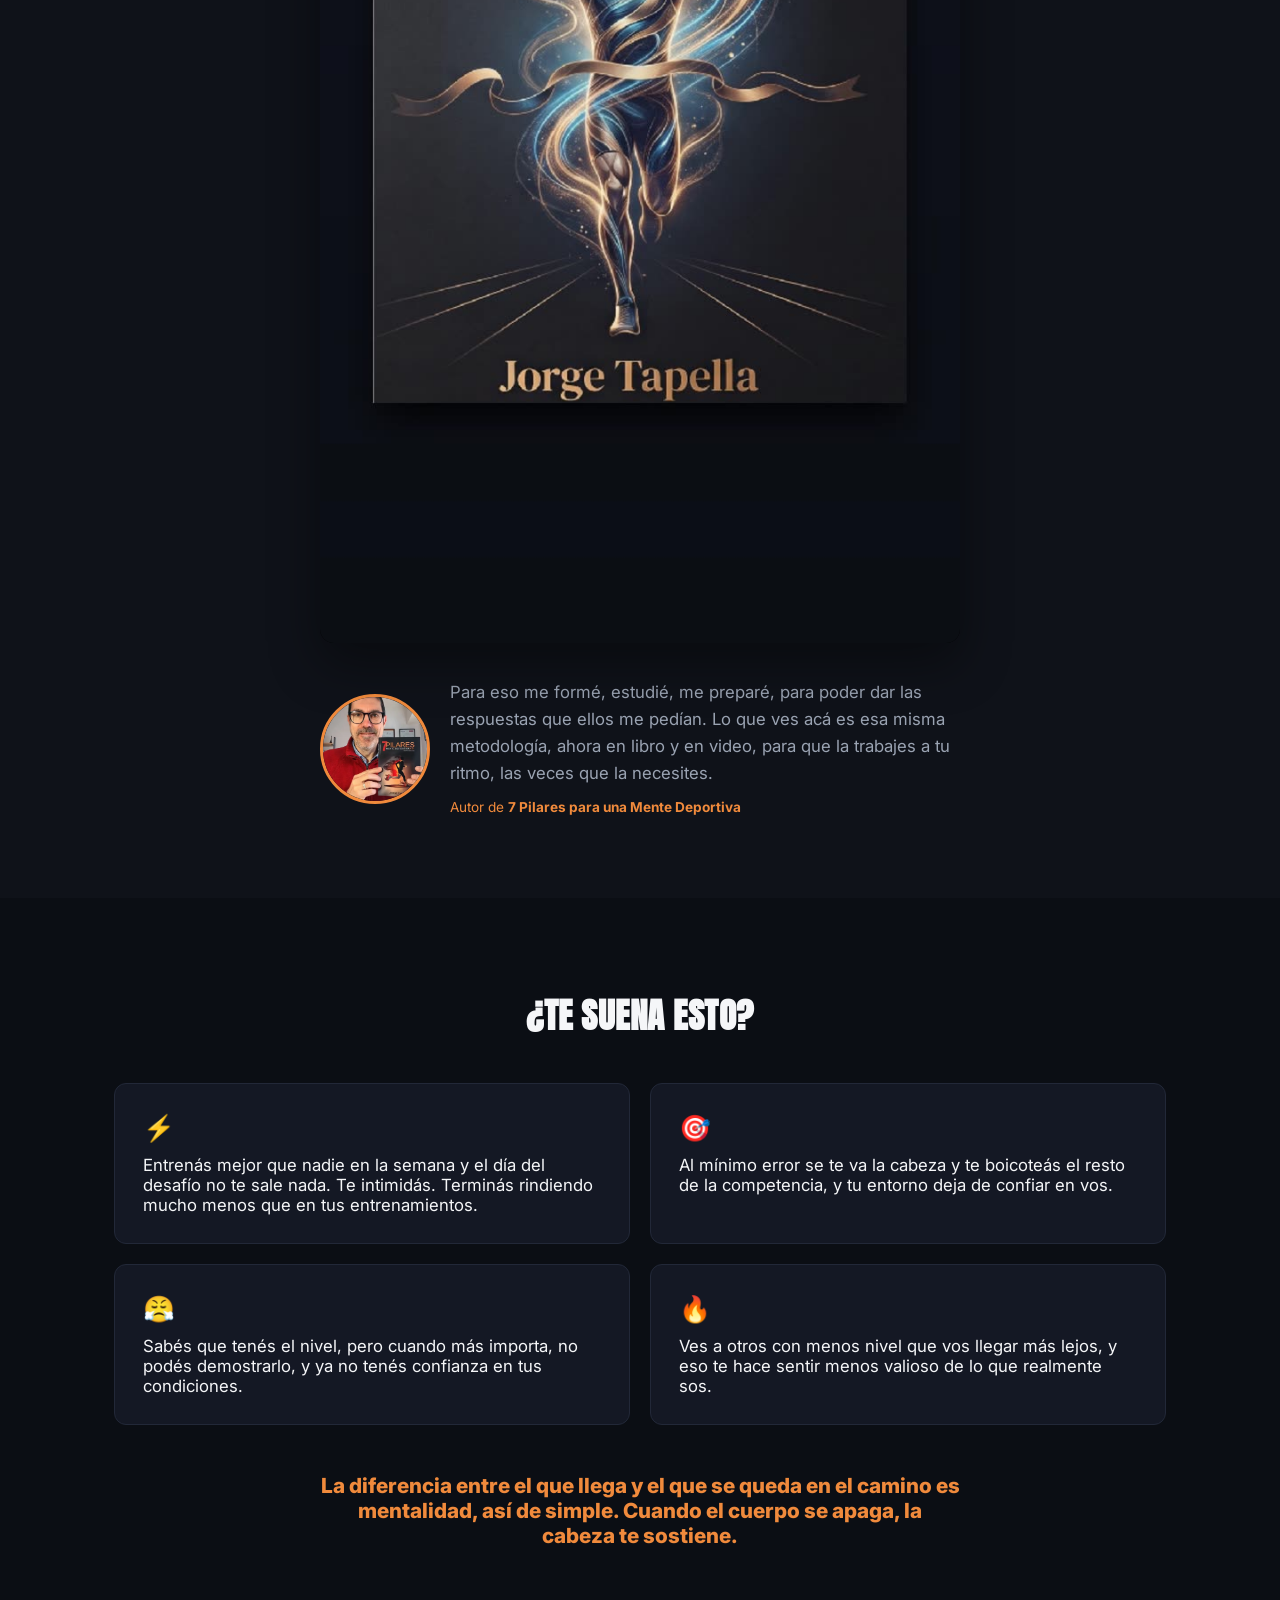
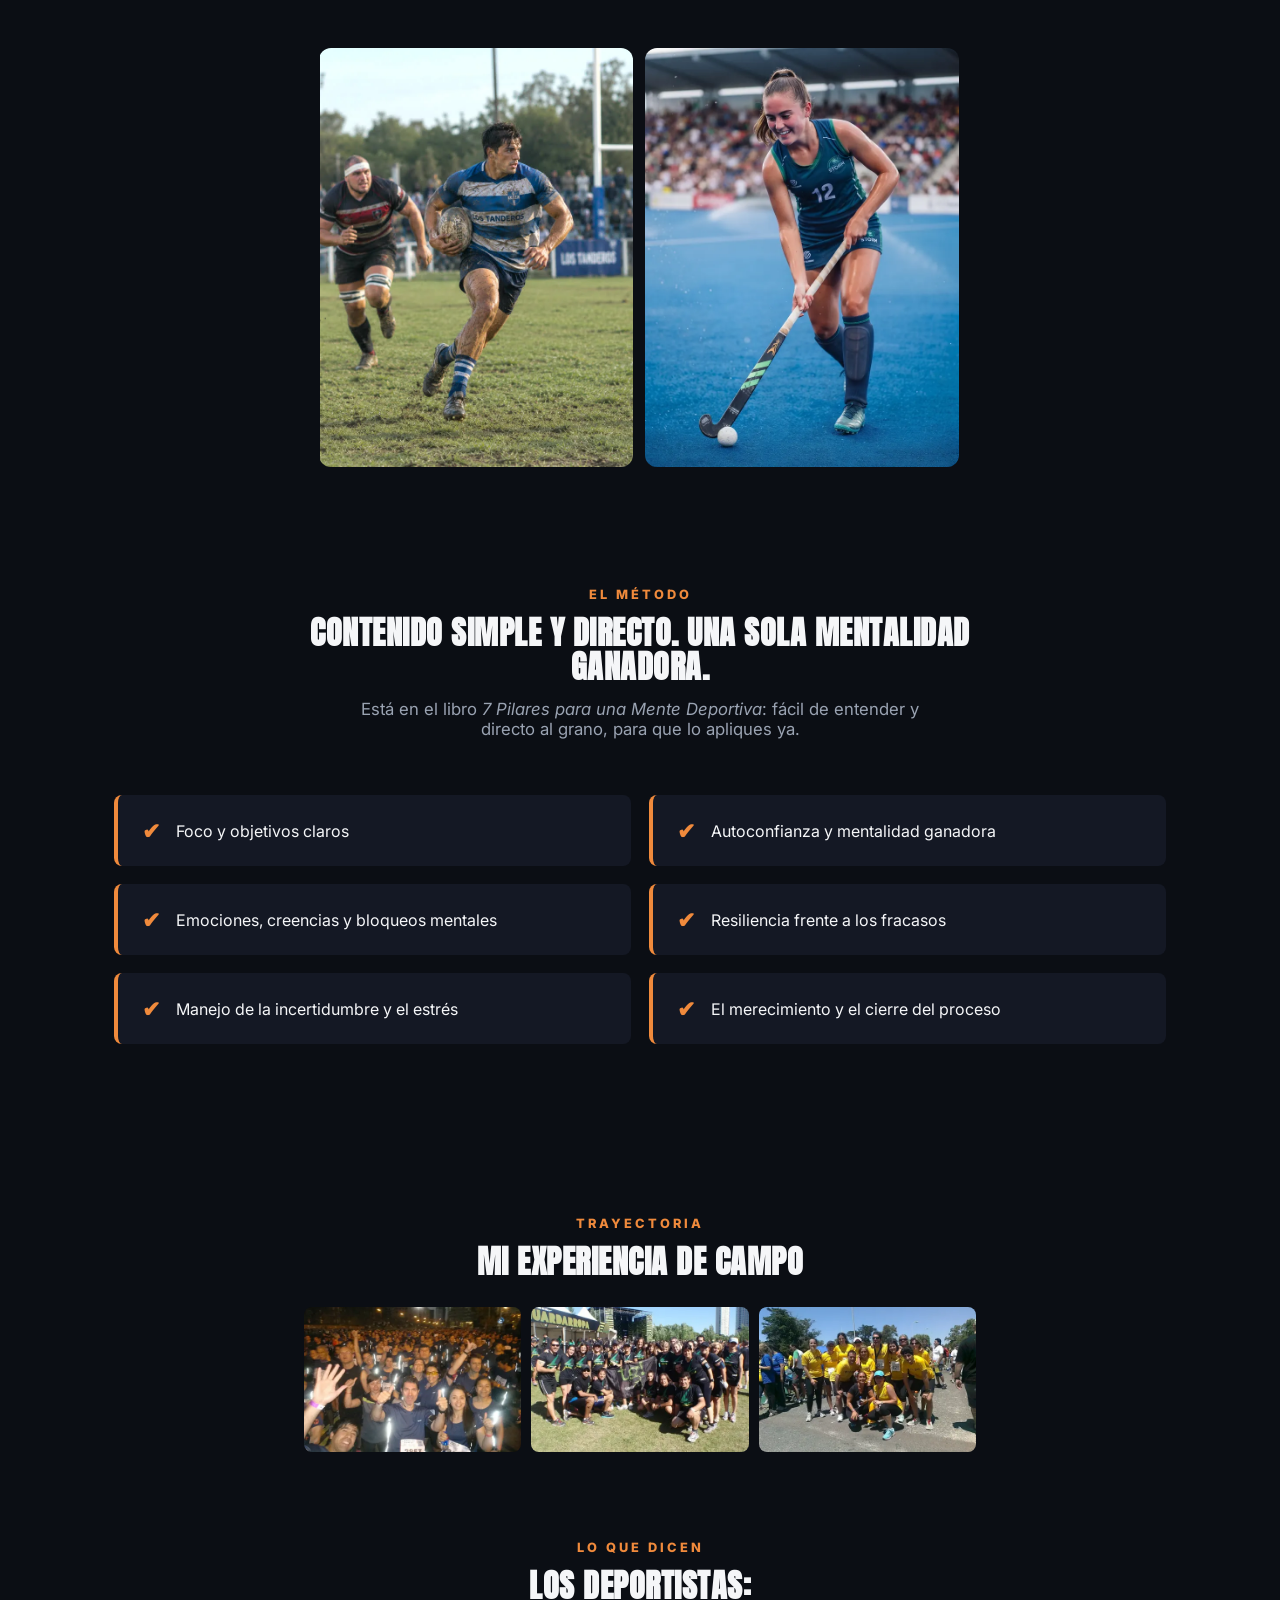
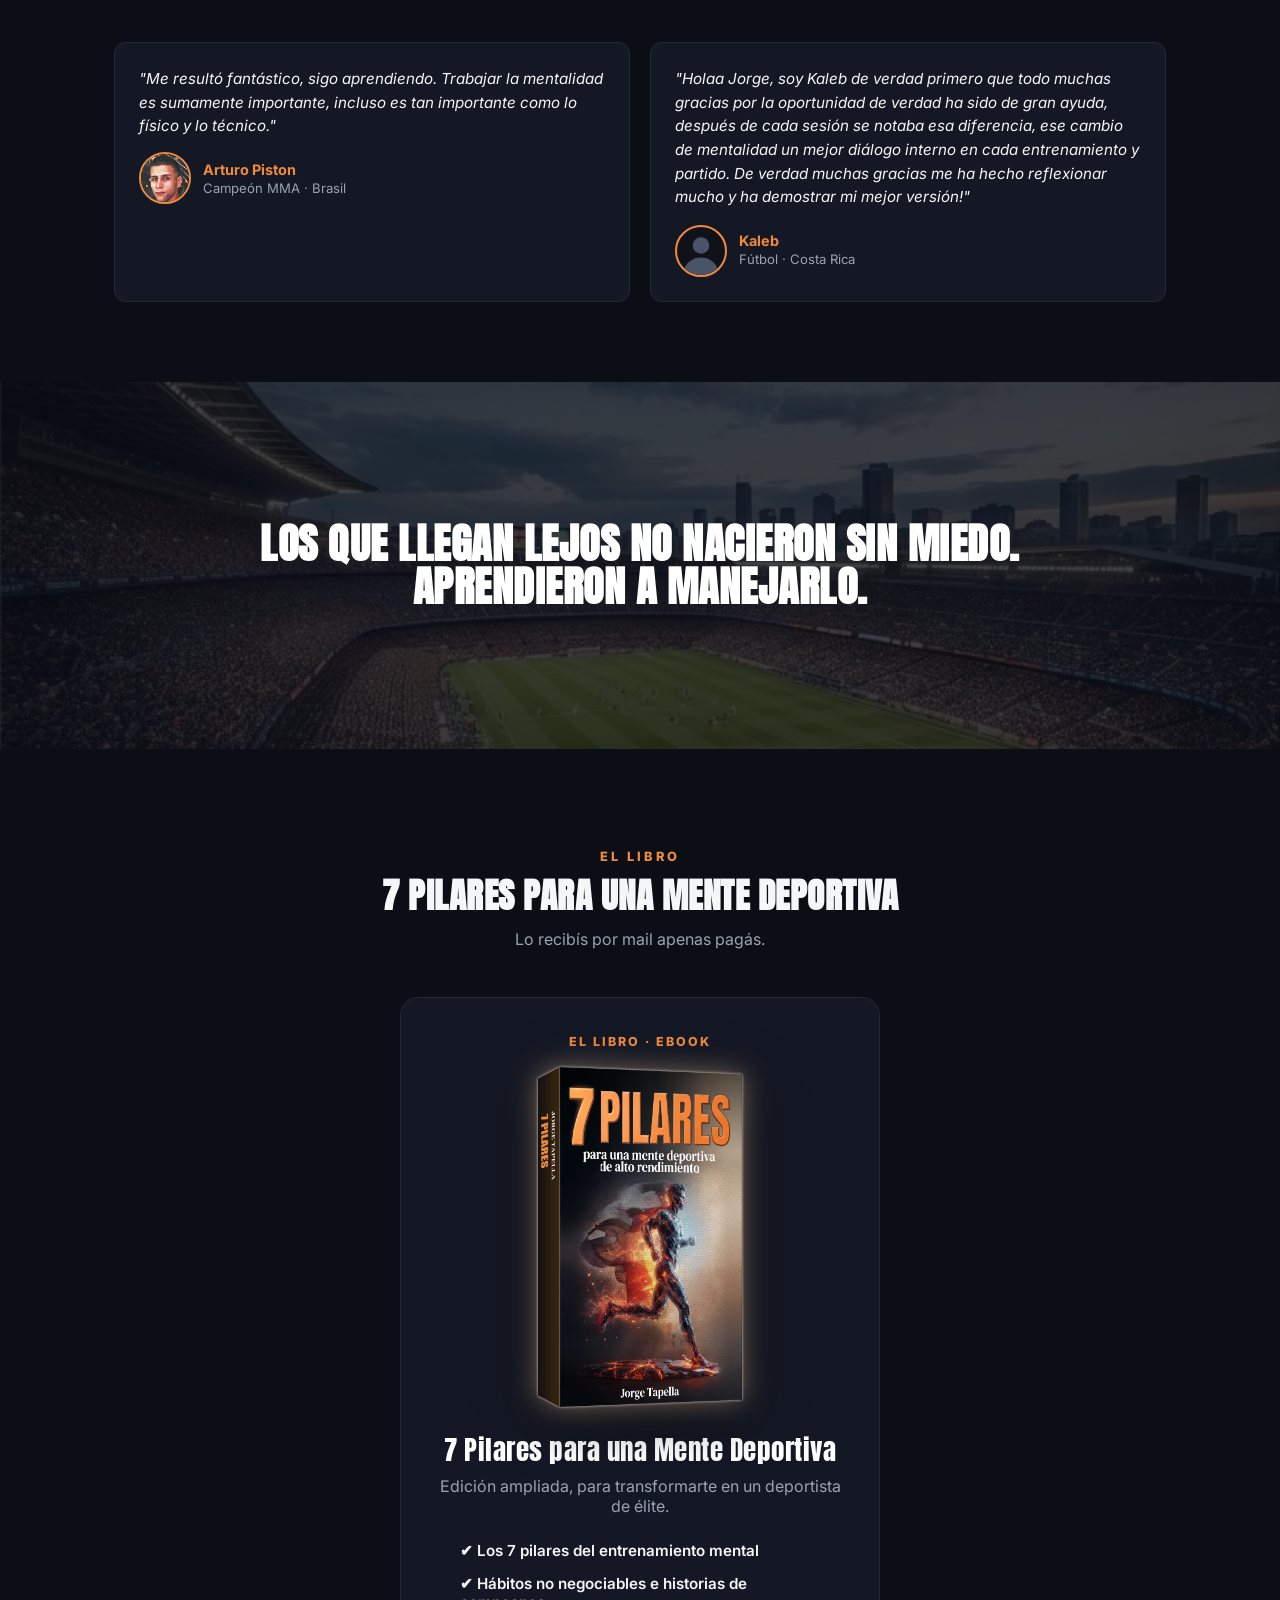
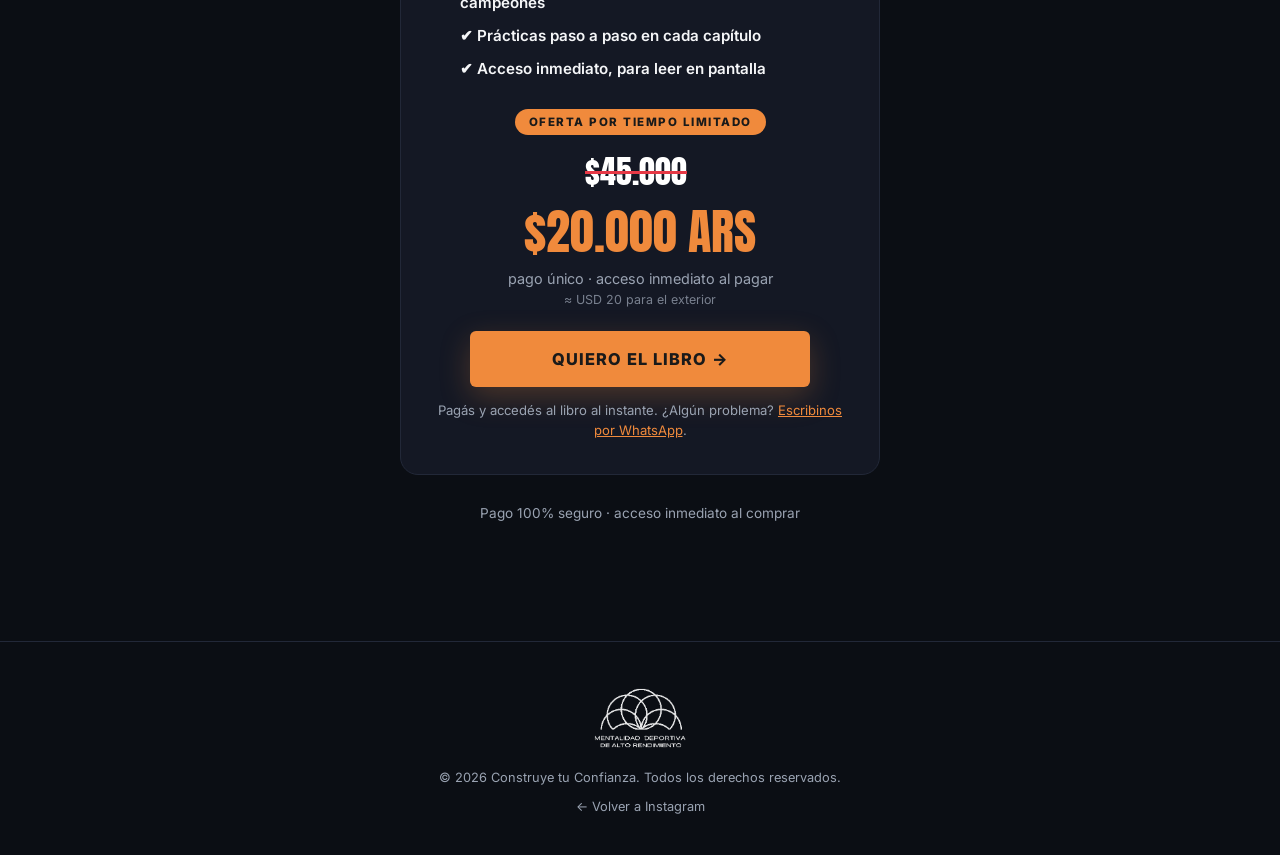
==== commit 05f426a9: "Oferta: subtítulo deportista de élite Co-Authored-By: Claude Sonnet 5.5 <noreply@anthropic.com>" ====
--- a/index.html
+++ b/index.html
@@ -203,7 +203,7 @@
         <span class="offer-tag">EL LIBRO · EBOOK</span>
         <div class="offer-media"><img src="assets/img/libro-3d.webp?v=2" alt="Libro 7 Pilares para una mente deportiva de alto rendimiento, de Jorge Tapella" width="357" height="600" loading="lazy"></div>
         <h3>7 Pilares para una Mente Deportiva</h3>
-        <p class="offer-desc">Edición ampliada, para leer a tu ritmo.</p>
+        <p class="offer-desc">Edición ampliada, para transformarte en un deportista de élite.</p>
         <ul class="offer-list">
           <li>✔ Los 7 pilares del entrenamiento mental</li>
           <li>✔ Hábitos no negociables e historias de campeones</li>
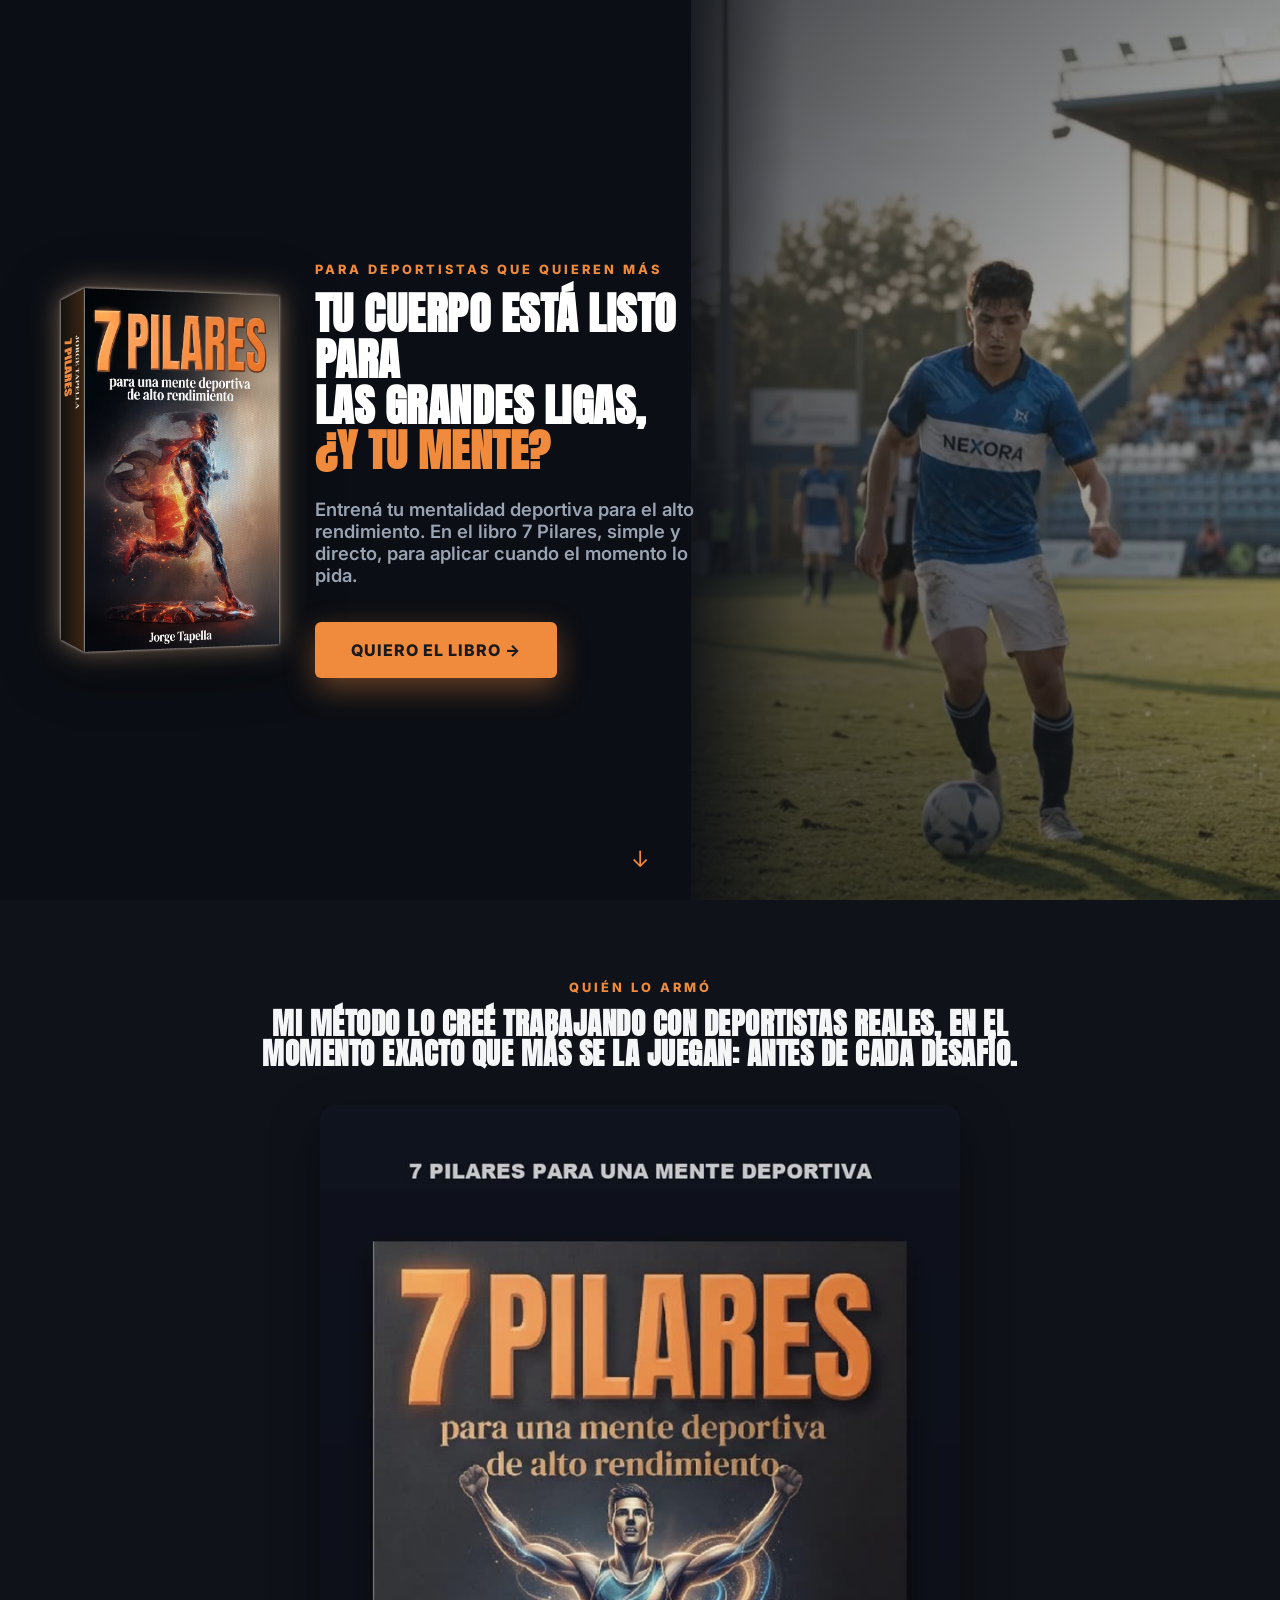
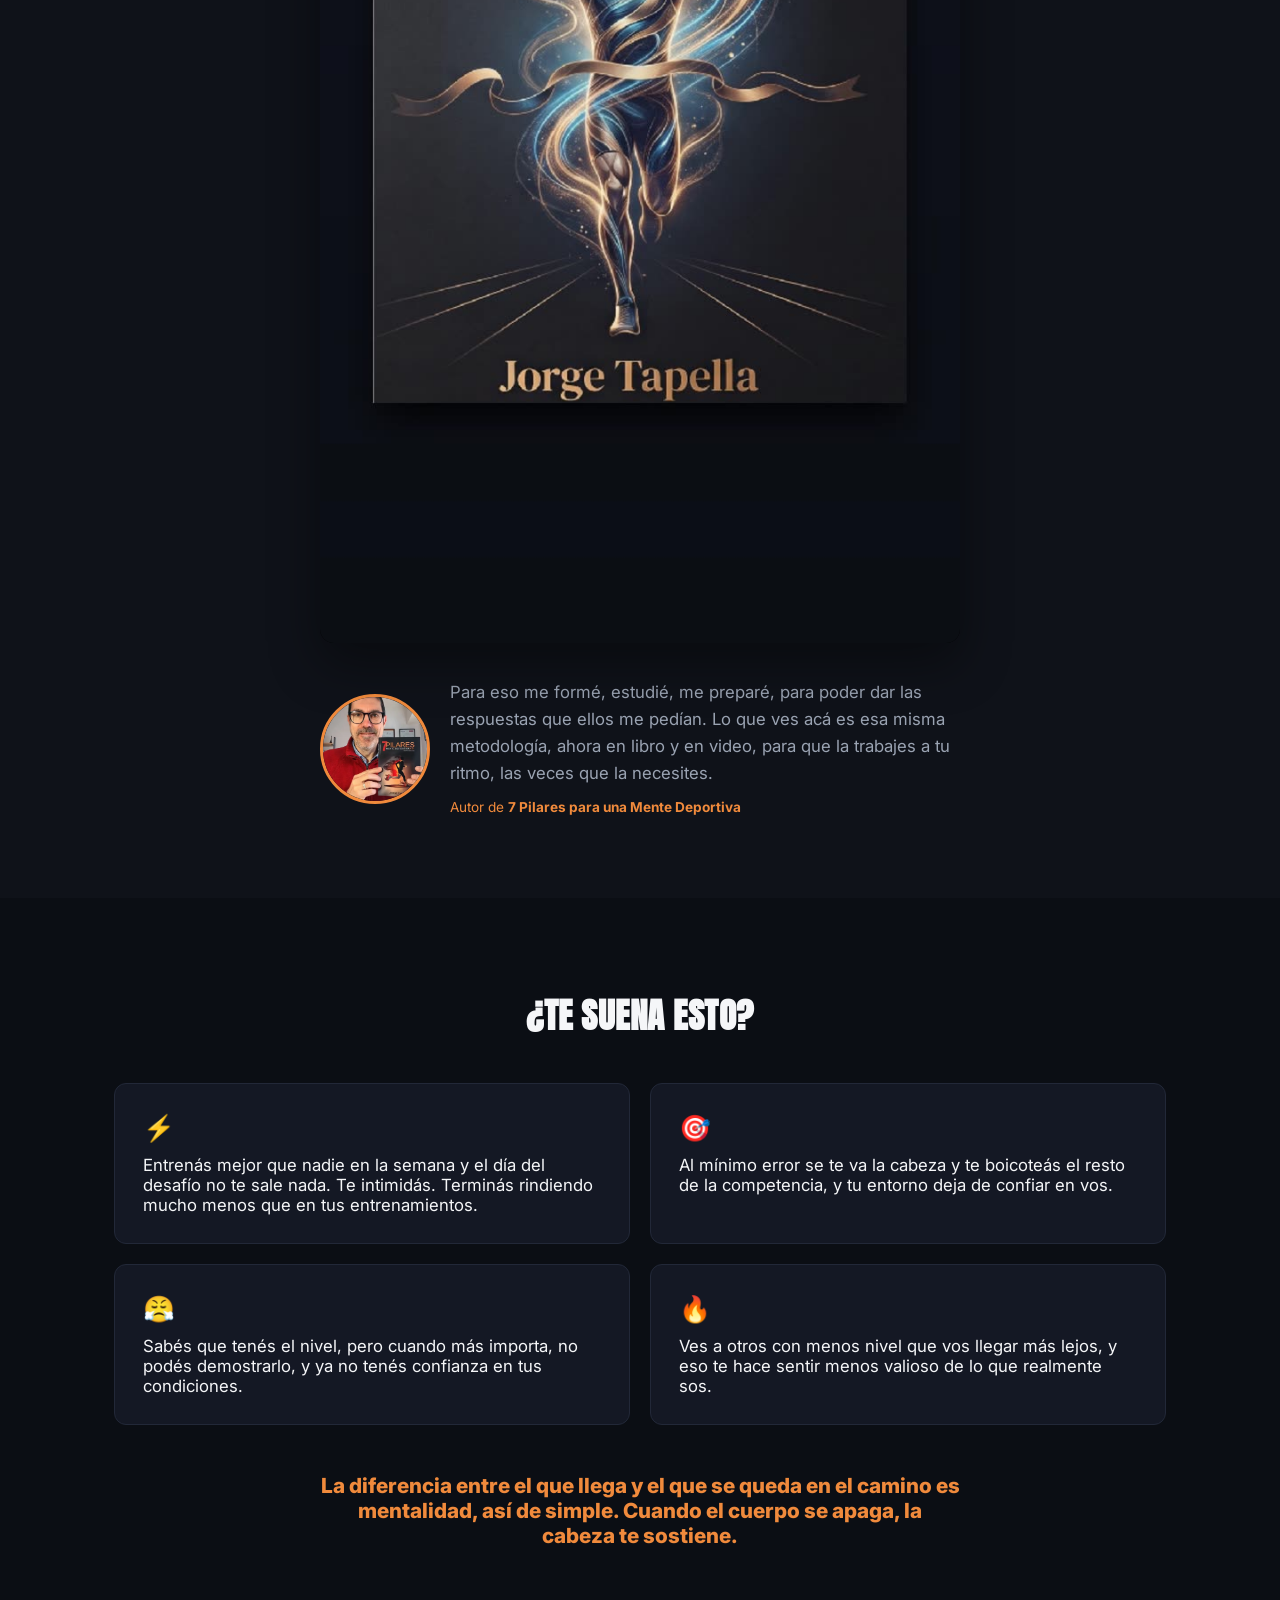
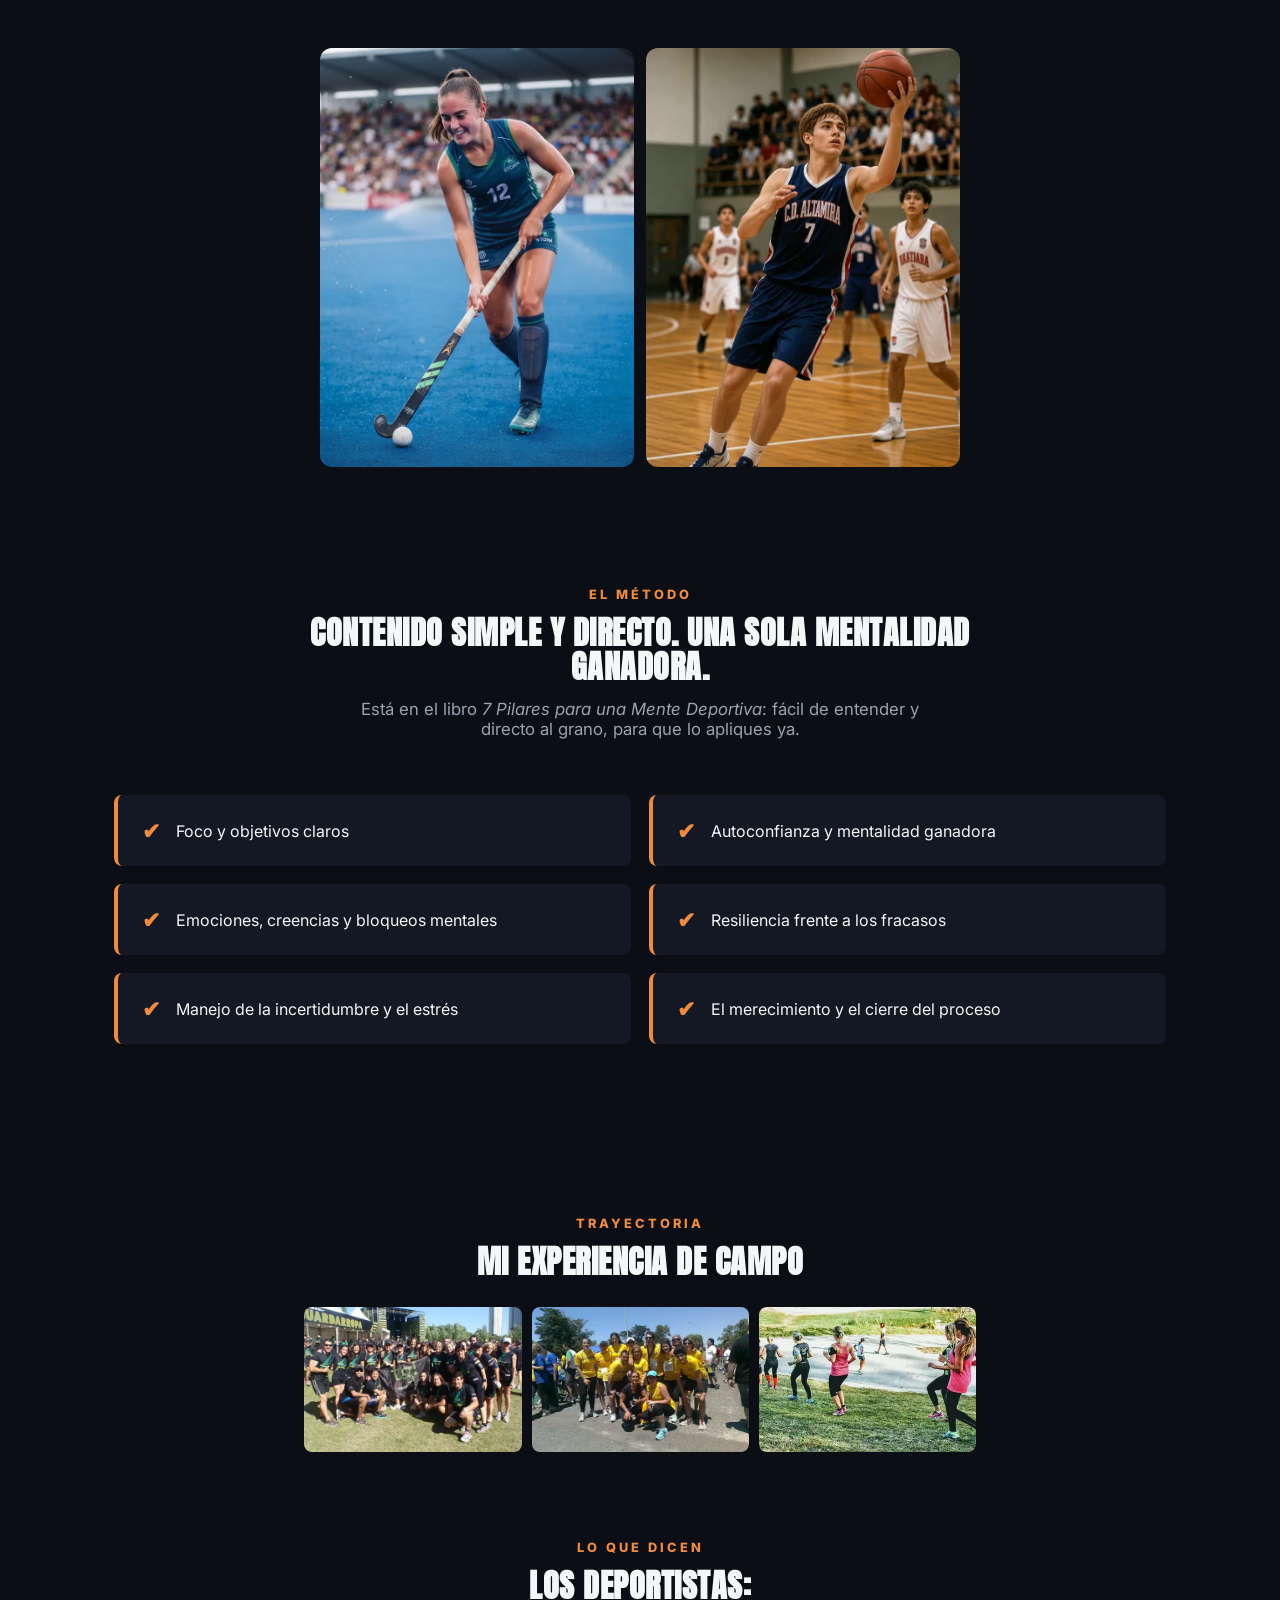
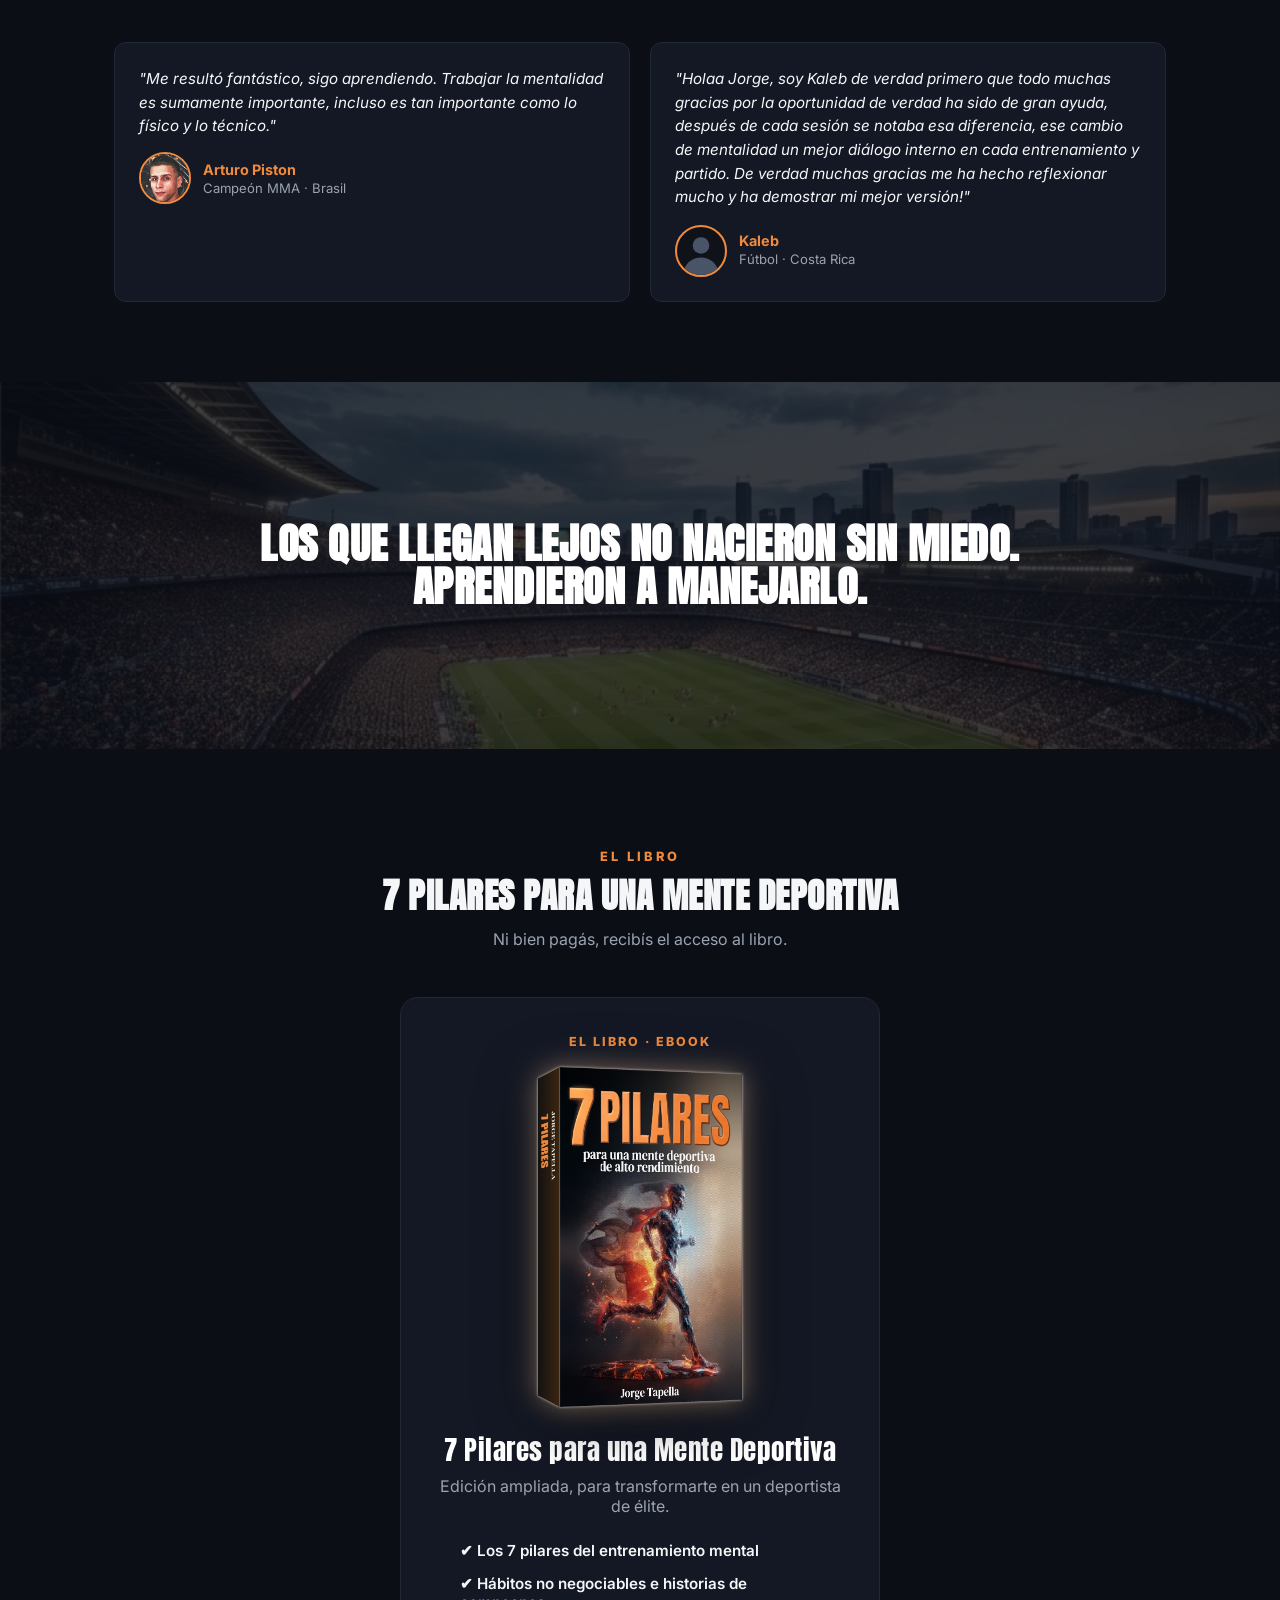
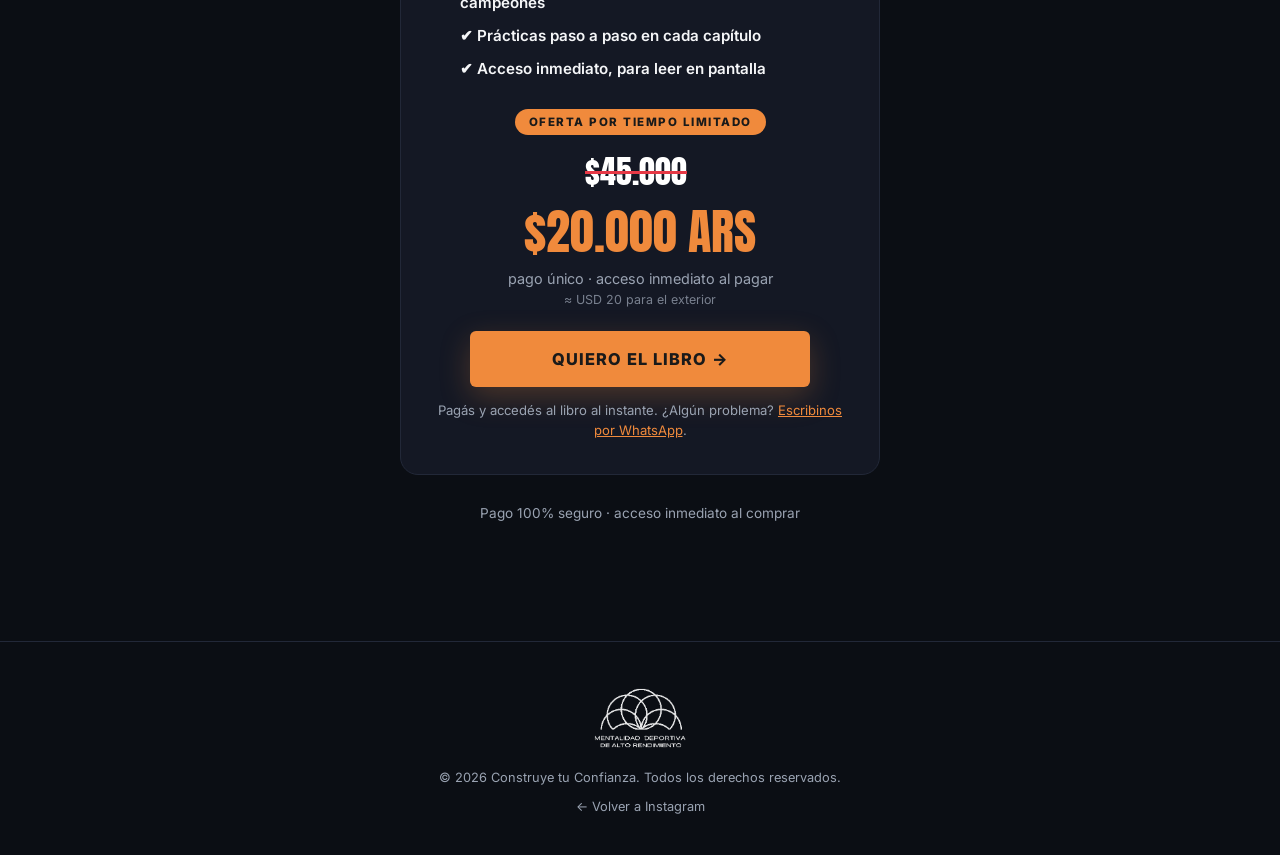
==== commit 79e55b96: "Oferta: aclarar que el acceso llega ni bien se paga Co-Authored-By: Claude Sonnet 5.5 <noreply@anthr" ====
--- a/index.html
+++ b/index.html
@@ -196,7 +196,7 @@
   <div class="container">
     <span class="eyebrow center">EL LIBRO</span>
     <h2 class="center">7 Pilares para una Mente Deportiva</h2>
-    <p class="offers-sub center">Lo recibís por mail apenas pagás.</p>
+    <p class="offers-sub center">Ni bien pagás, recibís el acceso al libro.</p>
 
     <div class="offers-grid one">
       <article class="offer">
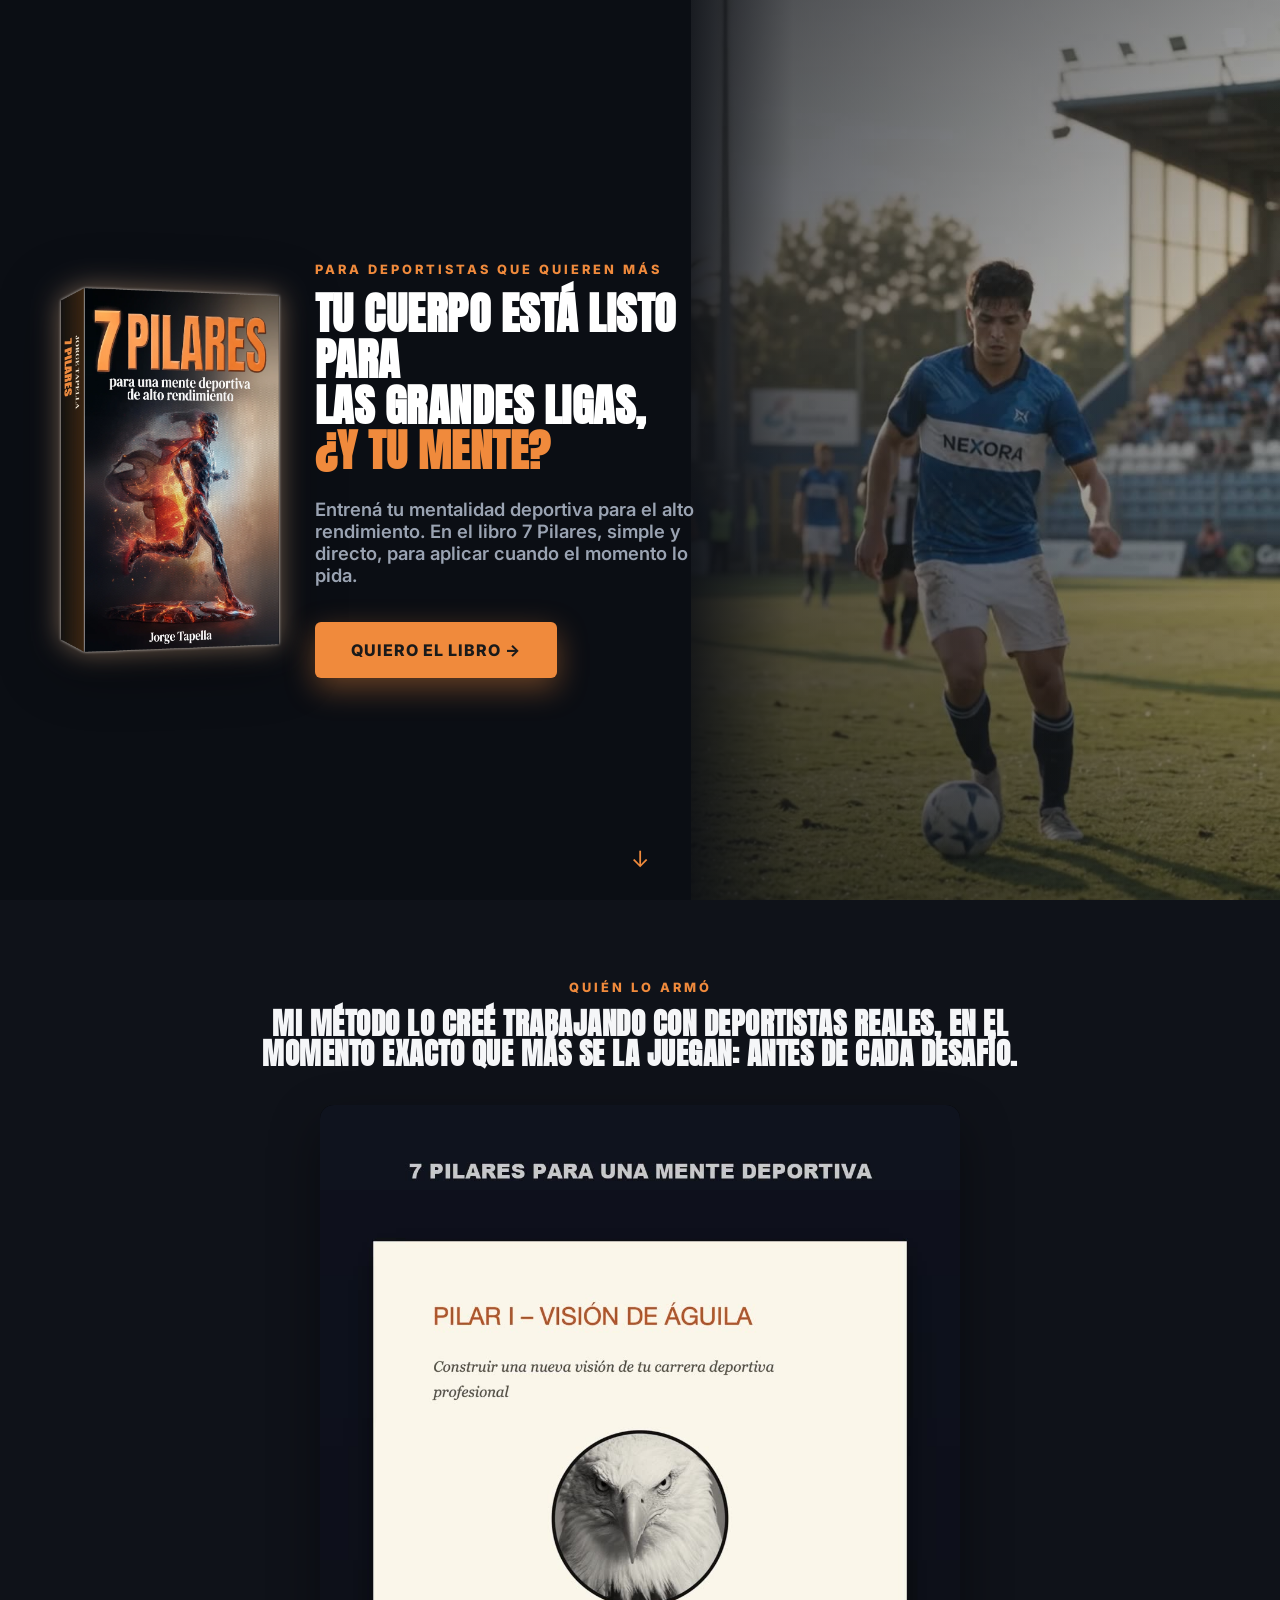
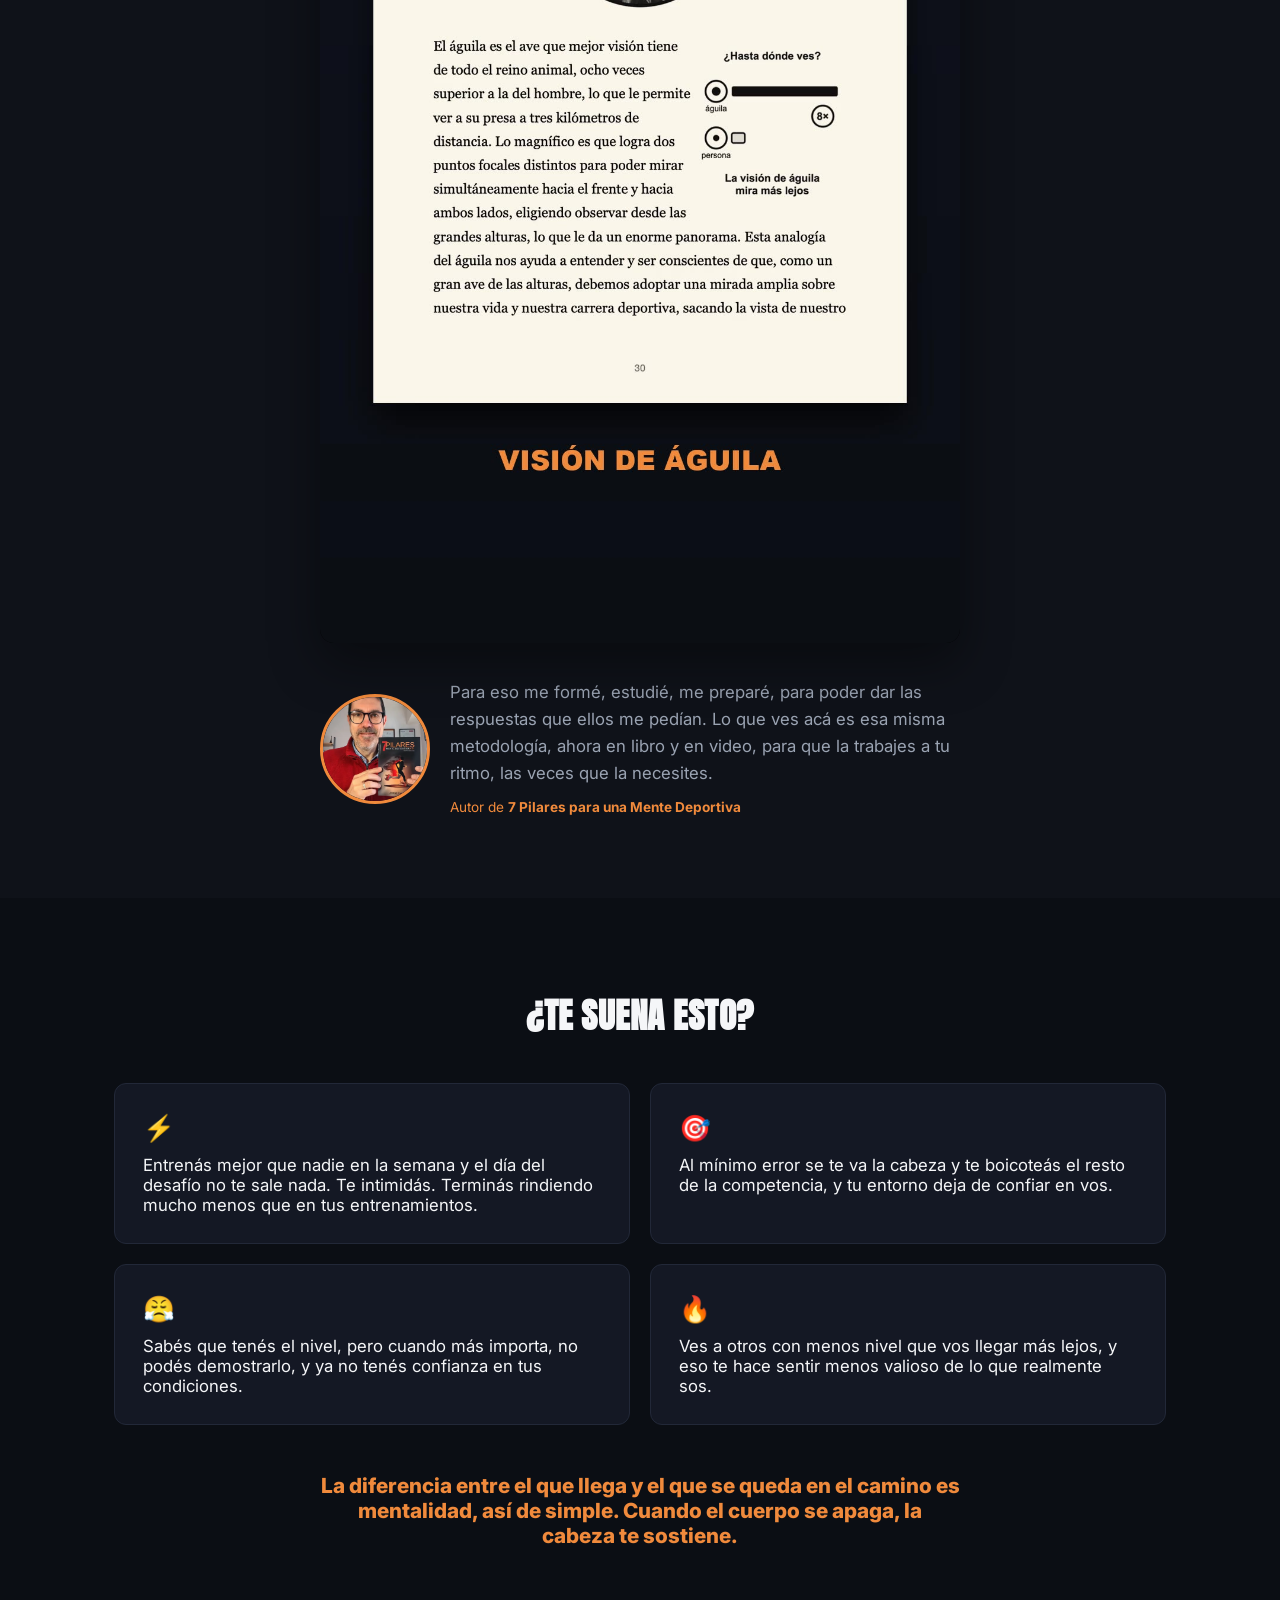
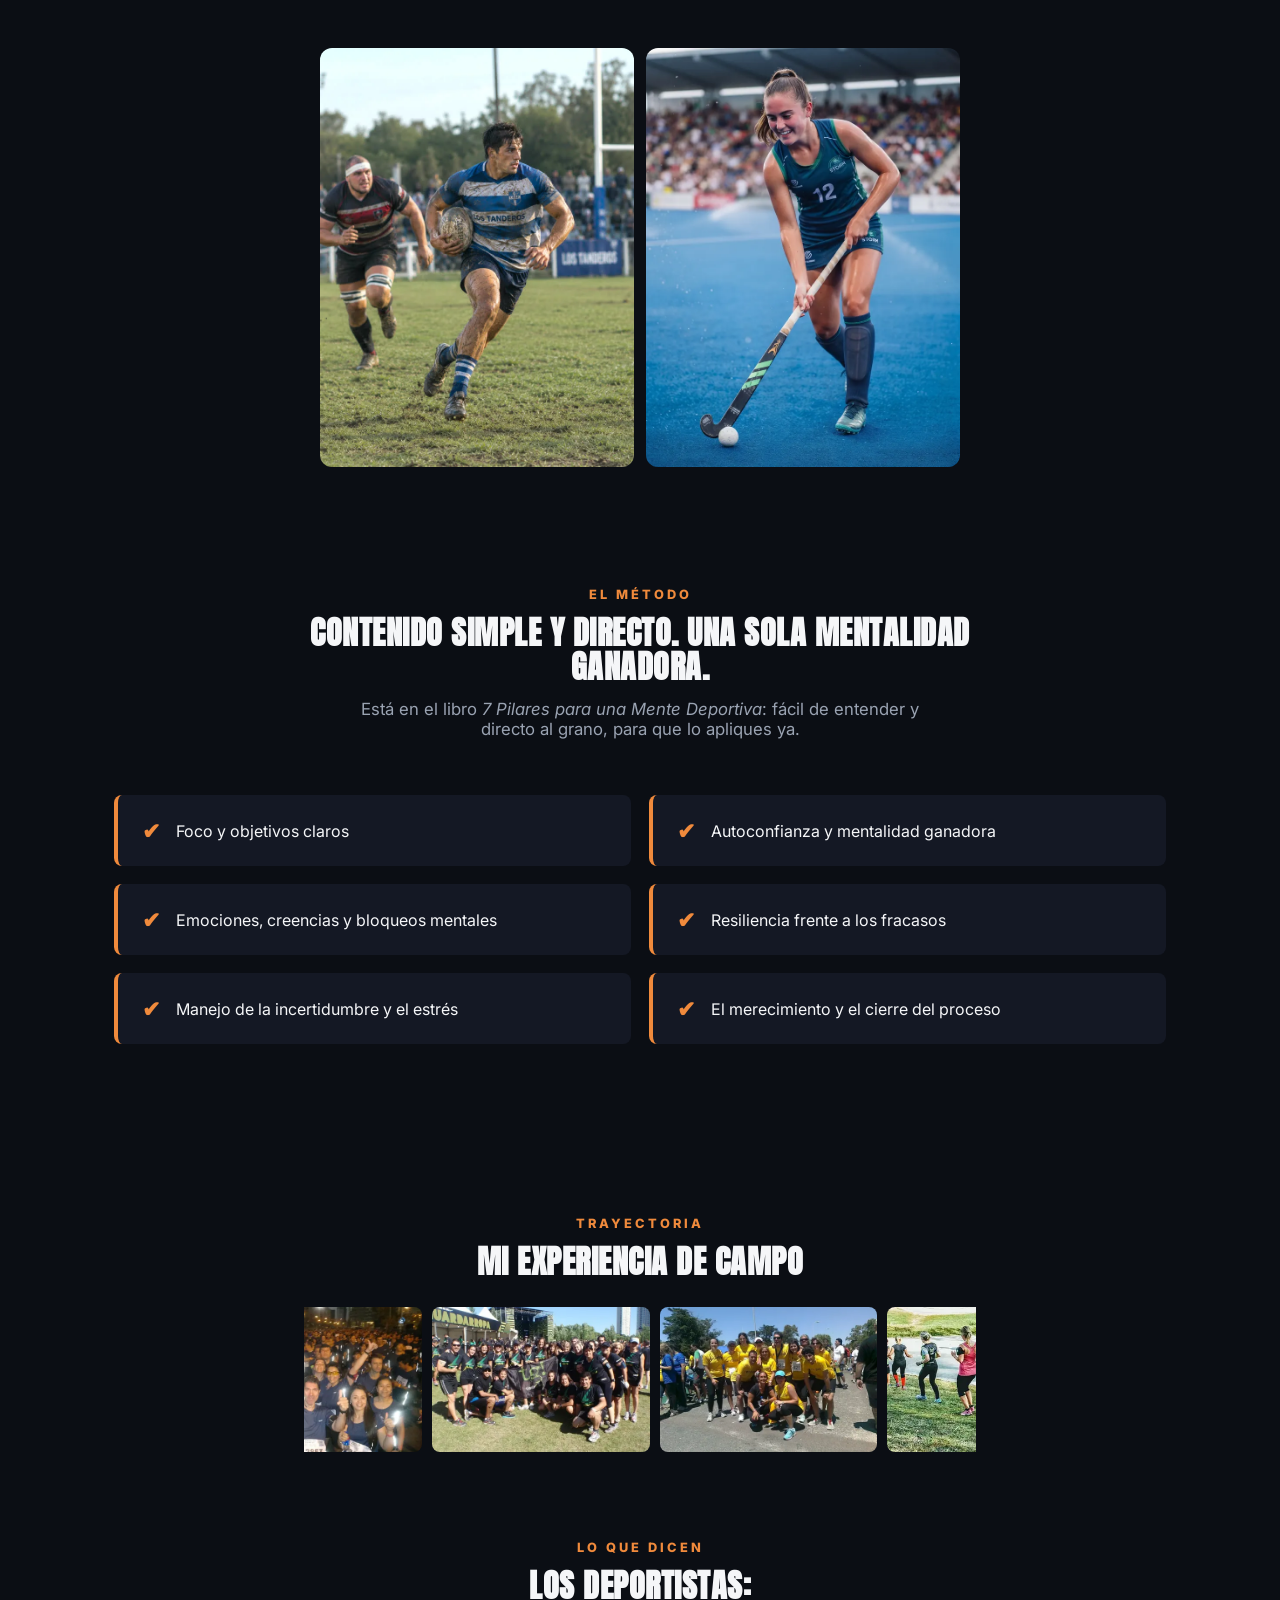
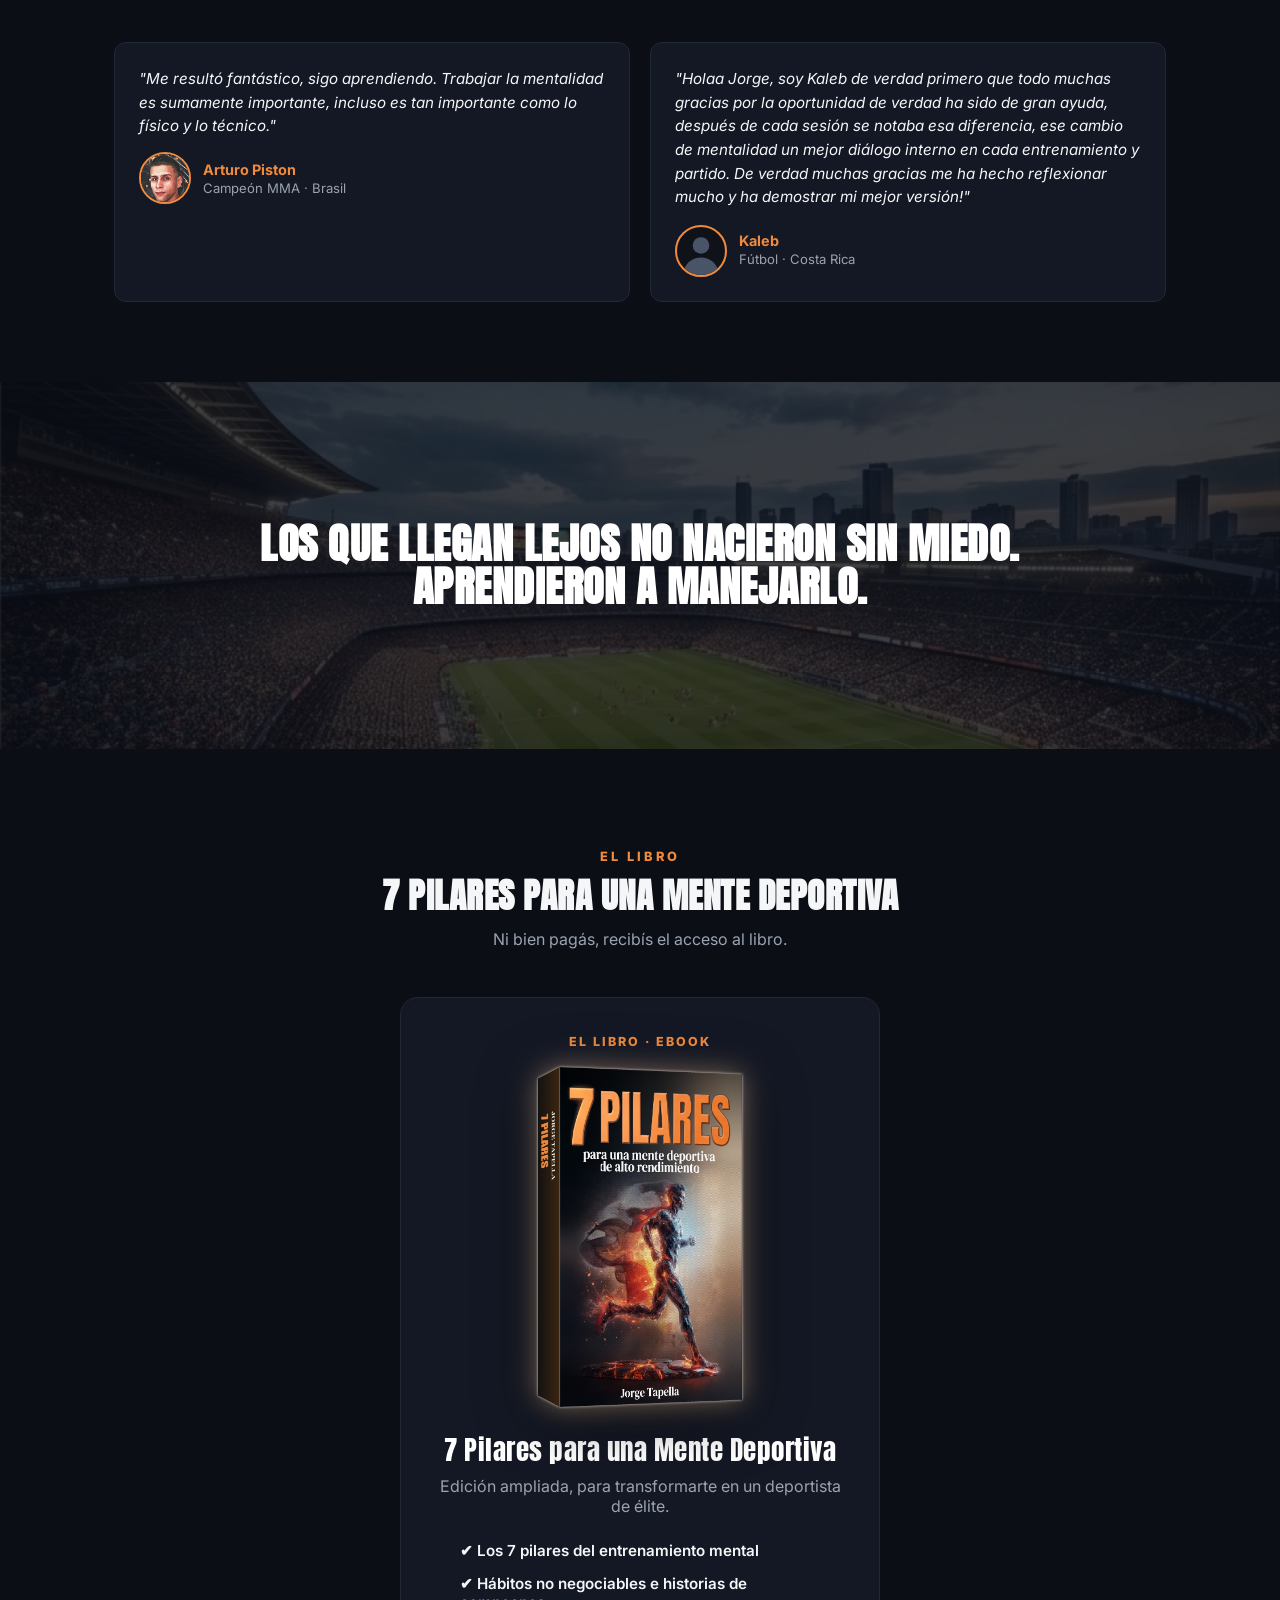
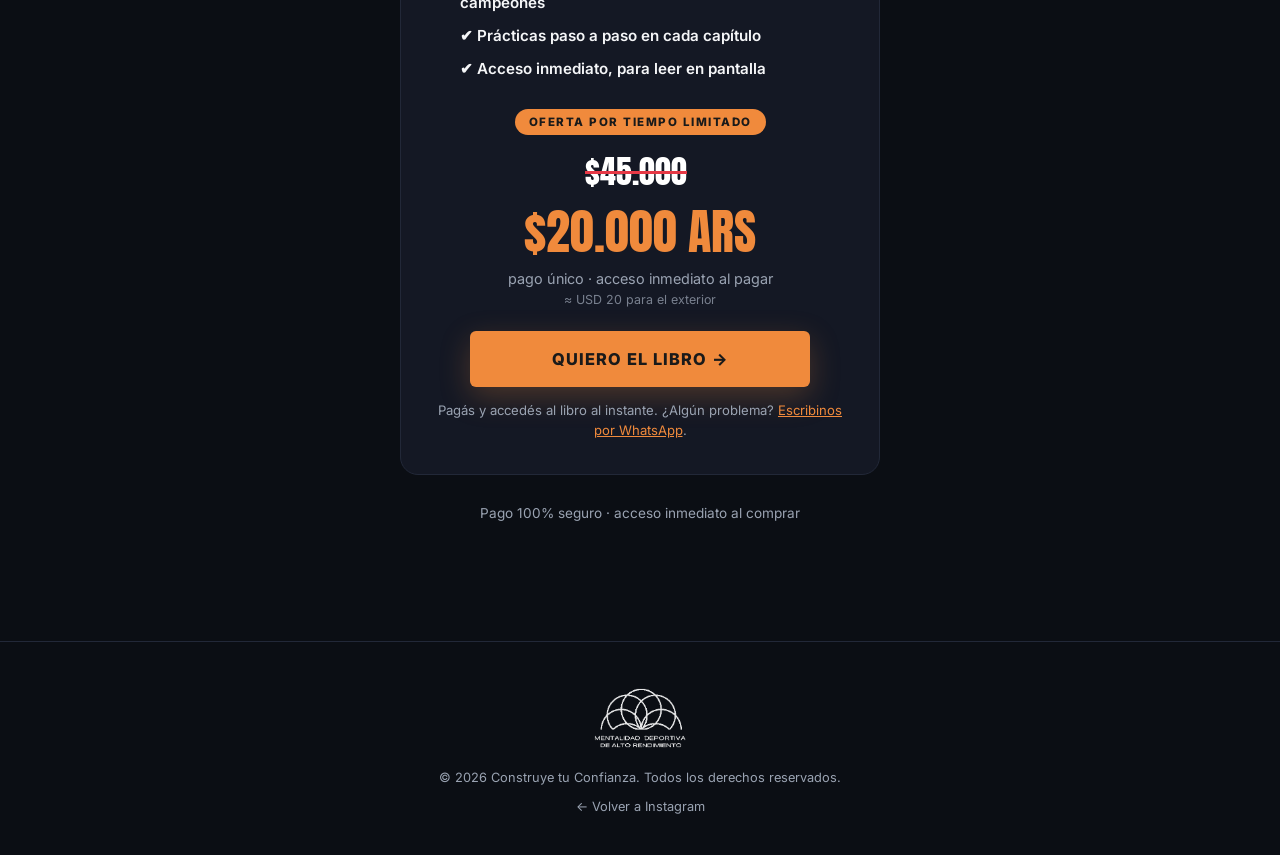
==== commit 80a001fb: "Video de hojas con la edición ampliada (pilares nuevos, naranja) Co-Authored-By: Claude Sonnet 5.5 <" ====
--- a/index.html
+++ b/index.html
@@ -58,8 +58,8 @@
       <h2 class="center">Mi método lo creé trabajando con deportistas reales, en el momento exacto que más se la juegan: antes de cada desafío.</h2>
     </div>
     <div class="authority-video-wrap">
-      <video class="authority-video" id="authorityVideo" poster="assets/img/video-libro-poster.jpg?v=5" muted loop autoplay playsinline preload="auto">
-        <source src="assets/video/video-libro.mp4?v=5" type="video/mp4">
+      <video class="authority-video" id="authorityVideo" poster="assets/img/video-libro-poster.jpg?v=6" muted loop autoplay playsinline preload="auto">
+        <source src="assets/video/video-libro.mp4?v=6" type="video/mp4">
       </video>
     </div>
     <div class="authority-quote">
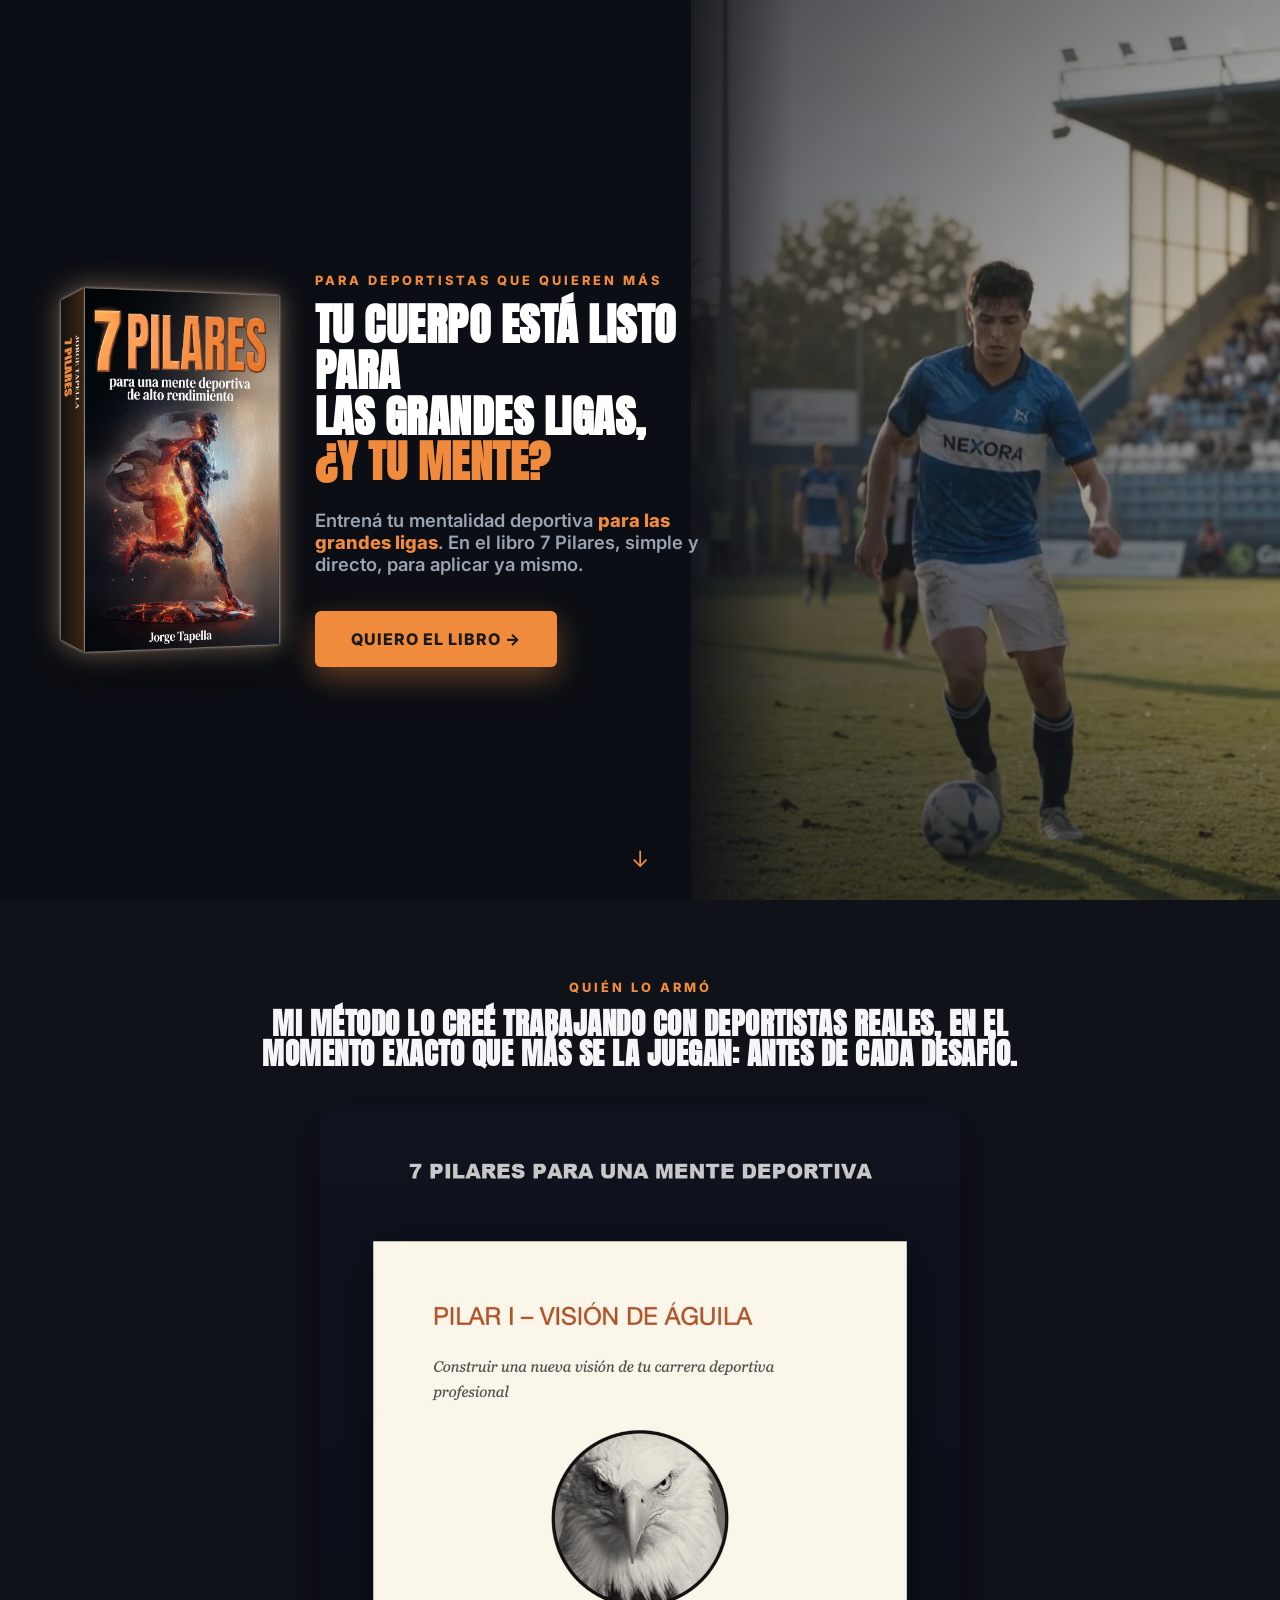
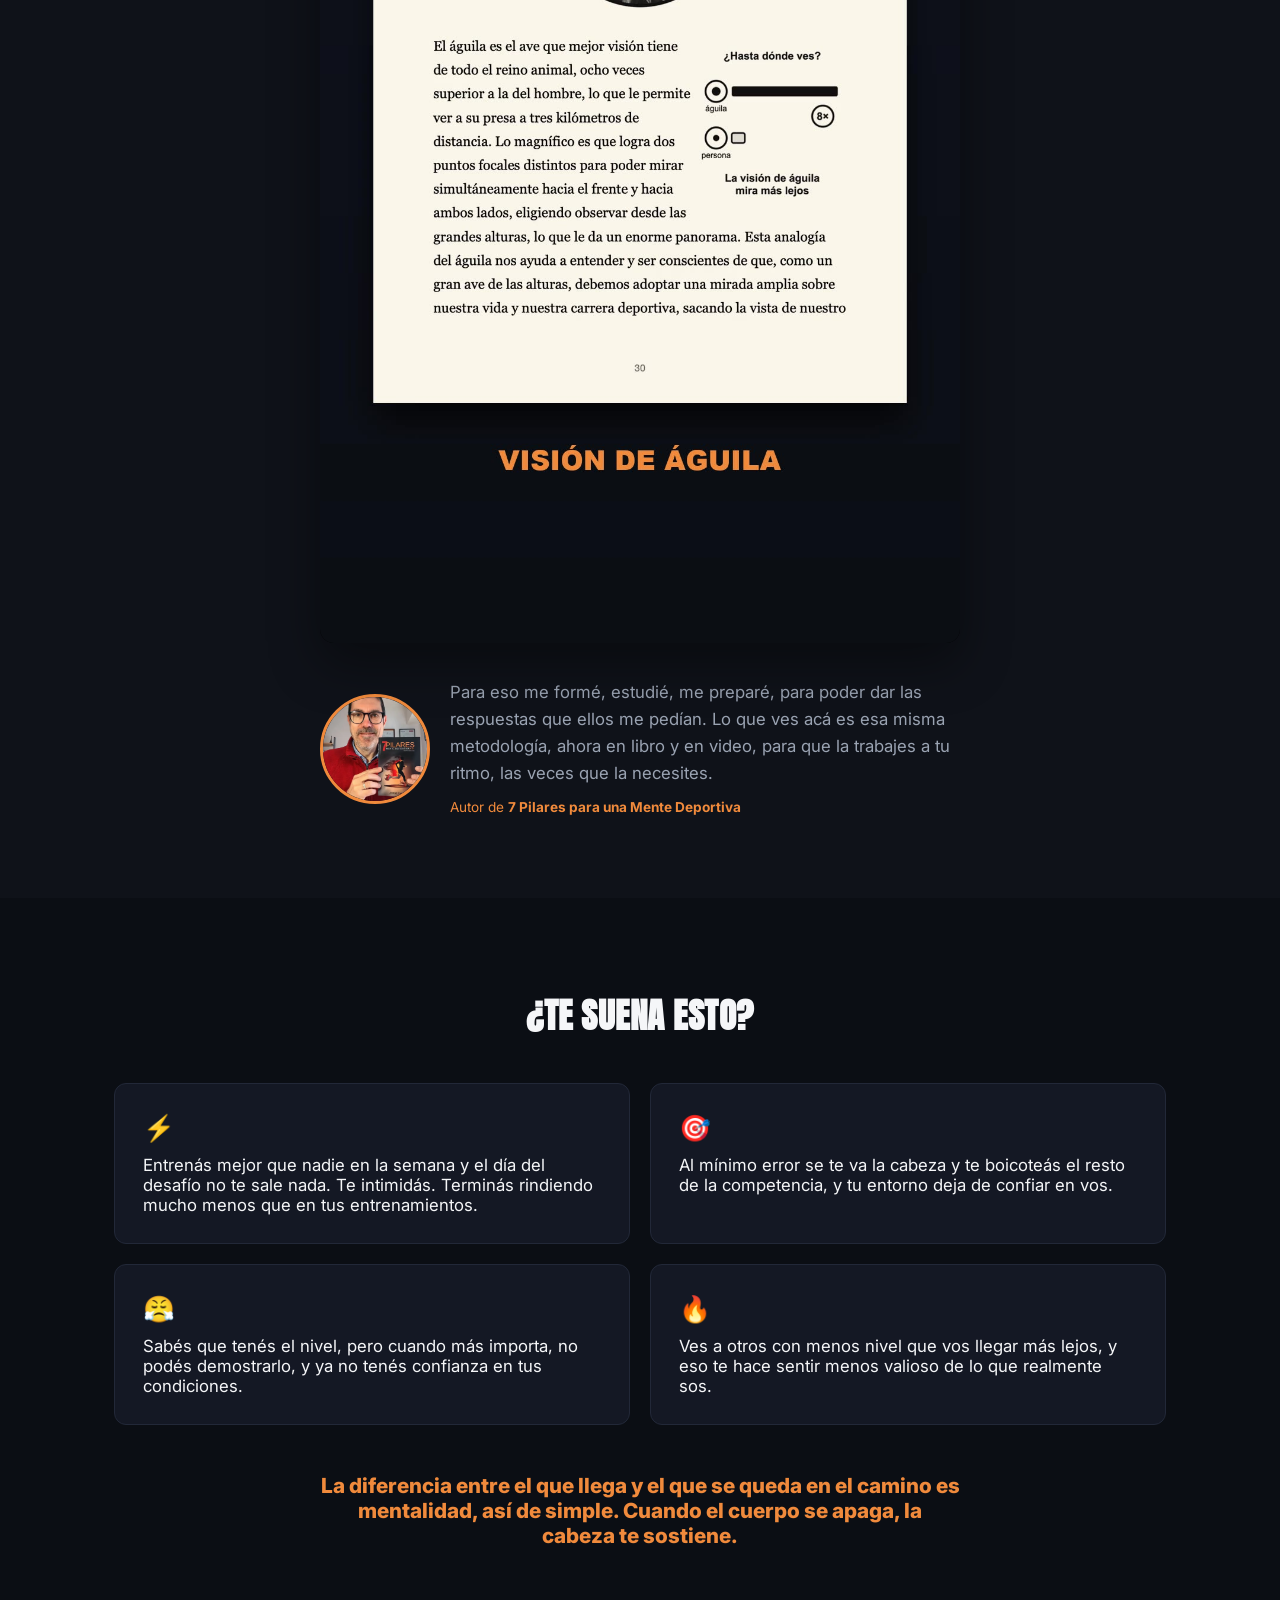
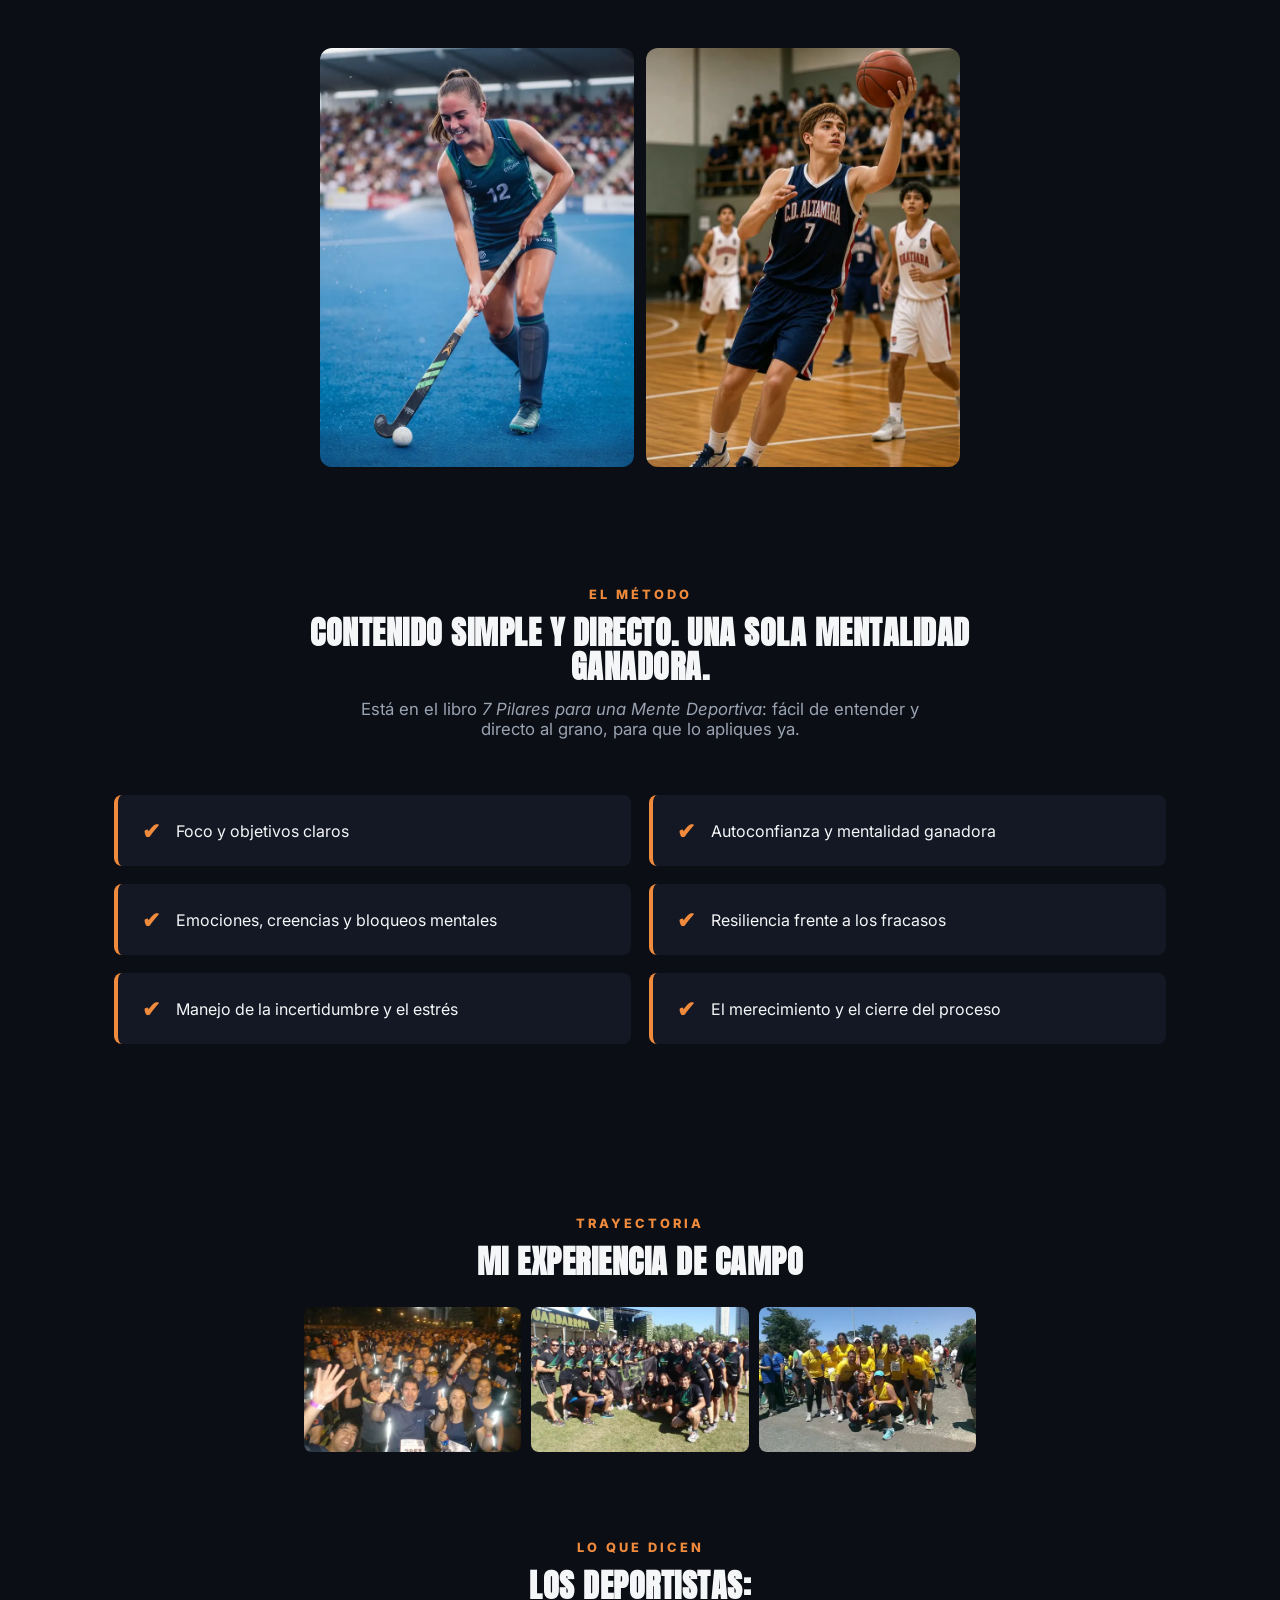
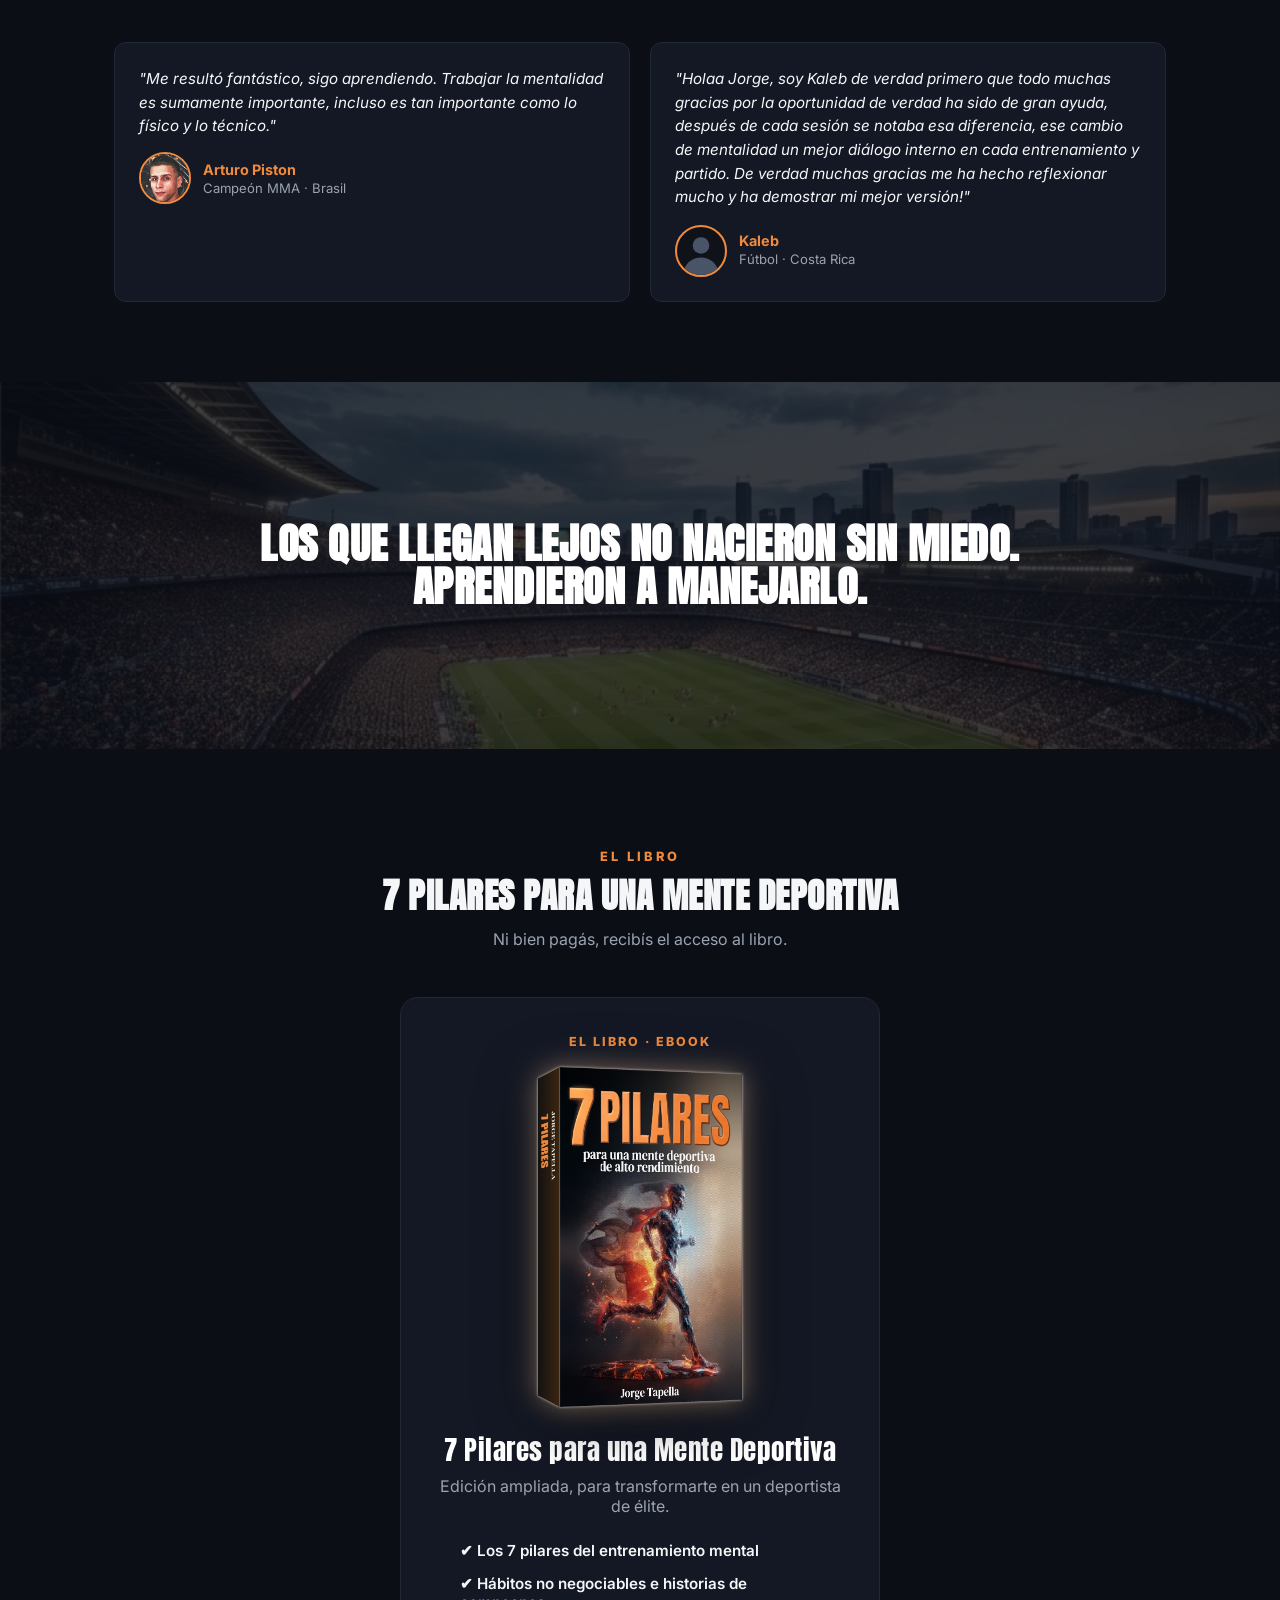
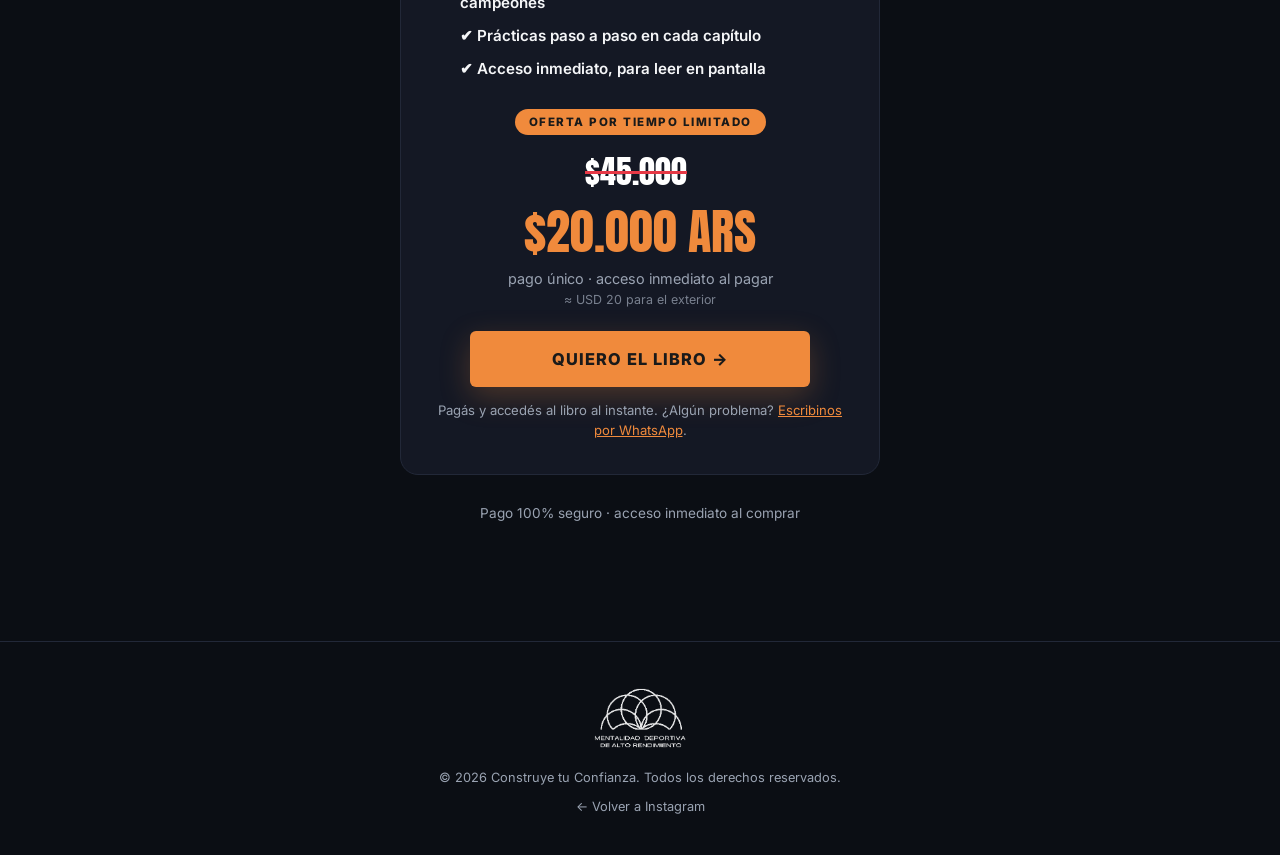
==== commit 503b5da0: "Hero: remarcar 'para las grandes ligas' Co-Authored-By: Claude Sonnet 5.5 <noreply@anthropic.com>" ====
--- a/index.html
+++ b/index.html
@@ -6,7 +6,7 @@
 <title>Construye tu Confianza | Libro 7 Pilares de Mentalidad Deportiva</title>
 <meta name="description" content="El libro 7 Pilares para una Mente Deportiva: para deportistas que quieren dejar de jugarse el partido en la cabeza antes de enfrentar cada desafío. Ebook, acceso inmediato.">
 <link rel="canonical" href="https://tapellaweb-cmd.github.io/mentalidad-deportiva-web/">
-<link rel="stylesheet" href="assets/style.css?v=20261014c">
+<link rel="stylesheet" href="assets/style.css?v=20261014d">
 <link rel="preconnect" href="https://fonts.googleapis.com">
 <link rel="preconnect" href="https://fonts.gstatic.com" crossorigin>
 <link href="https://fonts.googleapis.com/css2?family=Anton&family=Inter:wght@400;600;700;800&display=swap" rel="stylesheet">
@@ -43,7 +43,7 @@
   <div class="hero-content">
     <span class="eyebrow">PARA DEPORTISTAS QUE QUIEREN MÁS</span>
     <h1>TU CUERPO ESTÁ LISTO PARA<br>LAS GRANDES LIGAS,<br><span class="highlight">¿Y TU MENTE?</span></h1>
-    <p class="hero-sub">Entrená tu mentalidad deportiva para el alto rendimiento. En el libro 7 Pilares, simple y directo, para aplicar cuando el momento lo pida.</p>
+    <p class="hero-sub">Entrená tu mentalidad deportiva <strong class="hero-hl">para las grandes ligas</strong>. En el libro 7 Pilares, simple y directo, para aplicar ya mismo.</p>
     <a href="#checkout" class="btn btn-primary">QUIERO EL LIBRO →</a>
   </div>
   </div>
--- a/assets/style.css
+++ b/assets/style.css
@@ -335,3 +335,6 @@
 
 /* Resplandor claro para que el libro se recorte del fondo oscuro */
 .hero-book,.offer-media img{filter:drop-shadow(0 0 1.5px rgba(255,255,255,.75)) drop-shadow(0 0 14px rgba(255,205,160,.45)) drop-shadow(0 12px 26px rgba(0,0,0,.55));}
+
+/* Remarcar "para las grandes ligas" en el subtítulo del hero */
+.hero-sub .hero-hl{color:var(--gold);font-weight:800;}
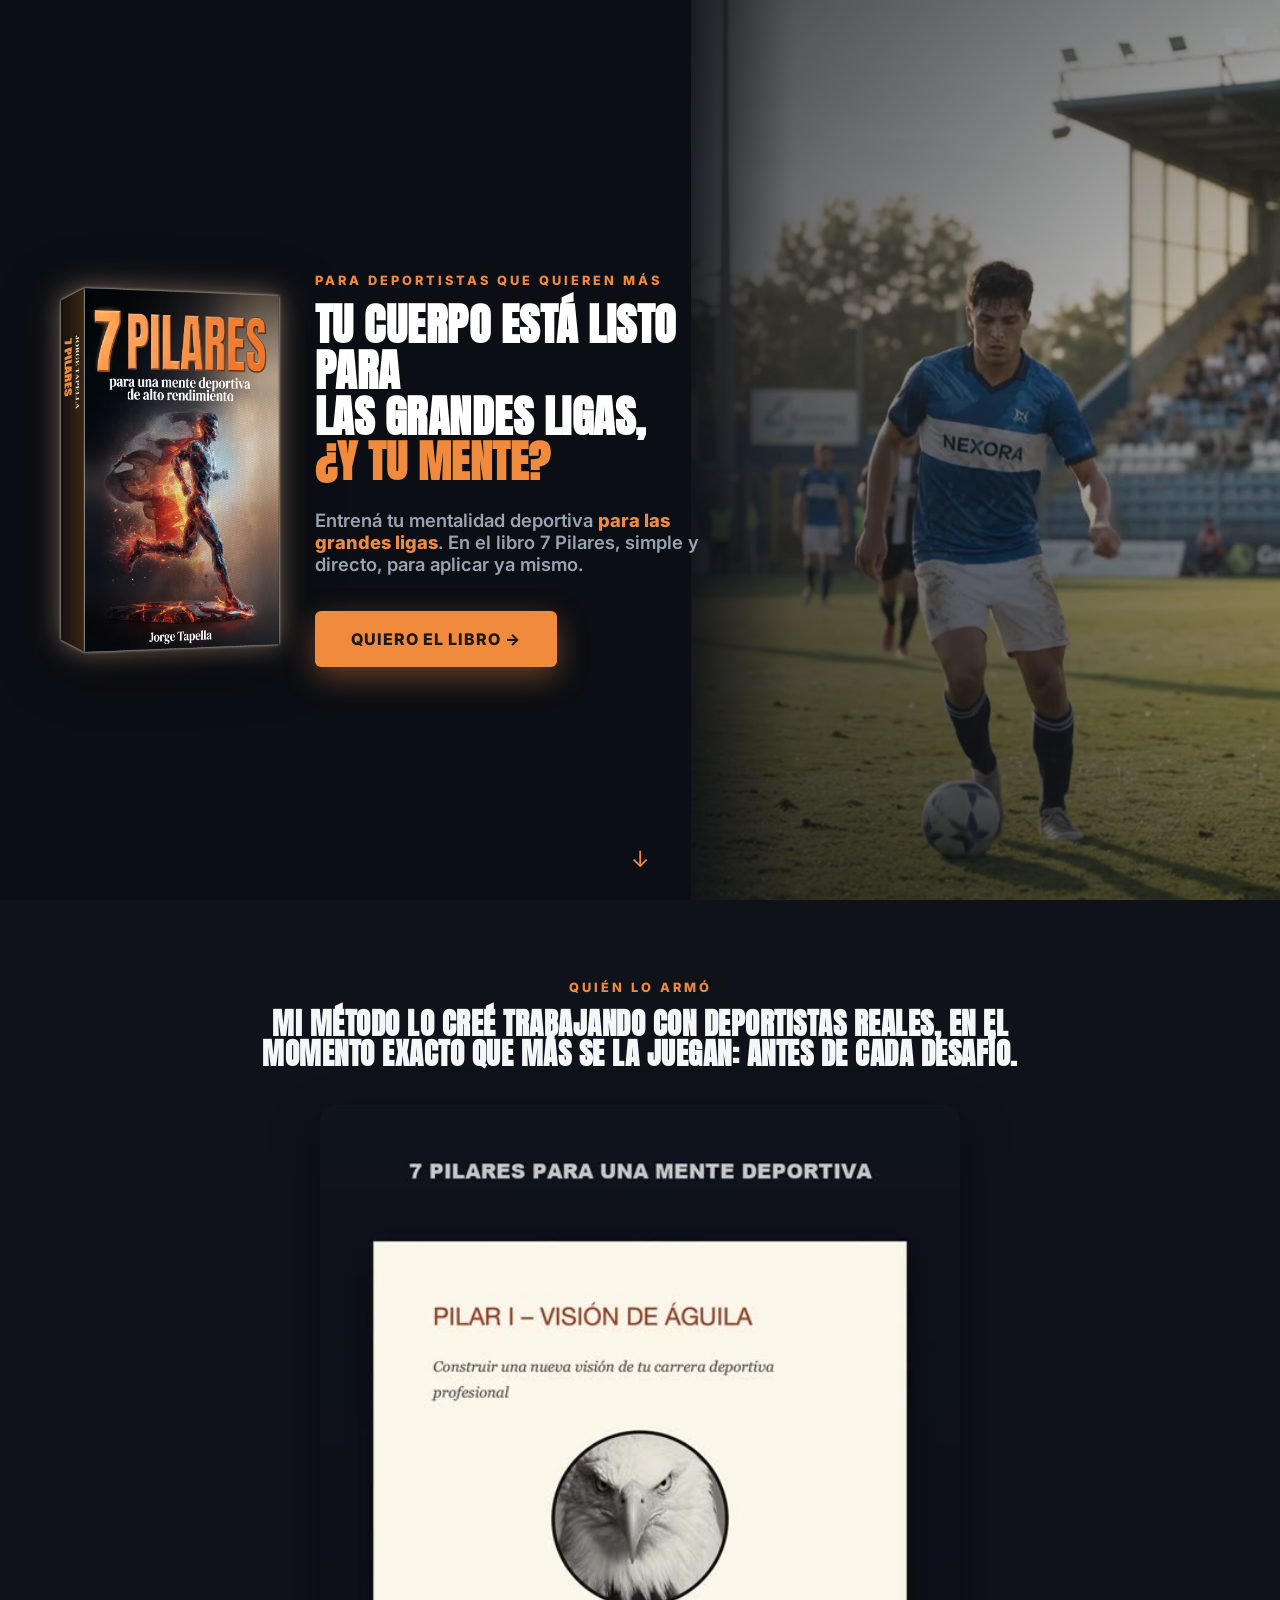
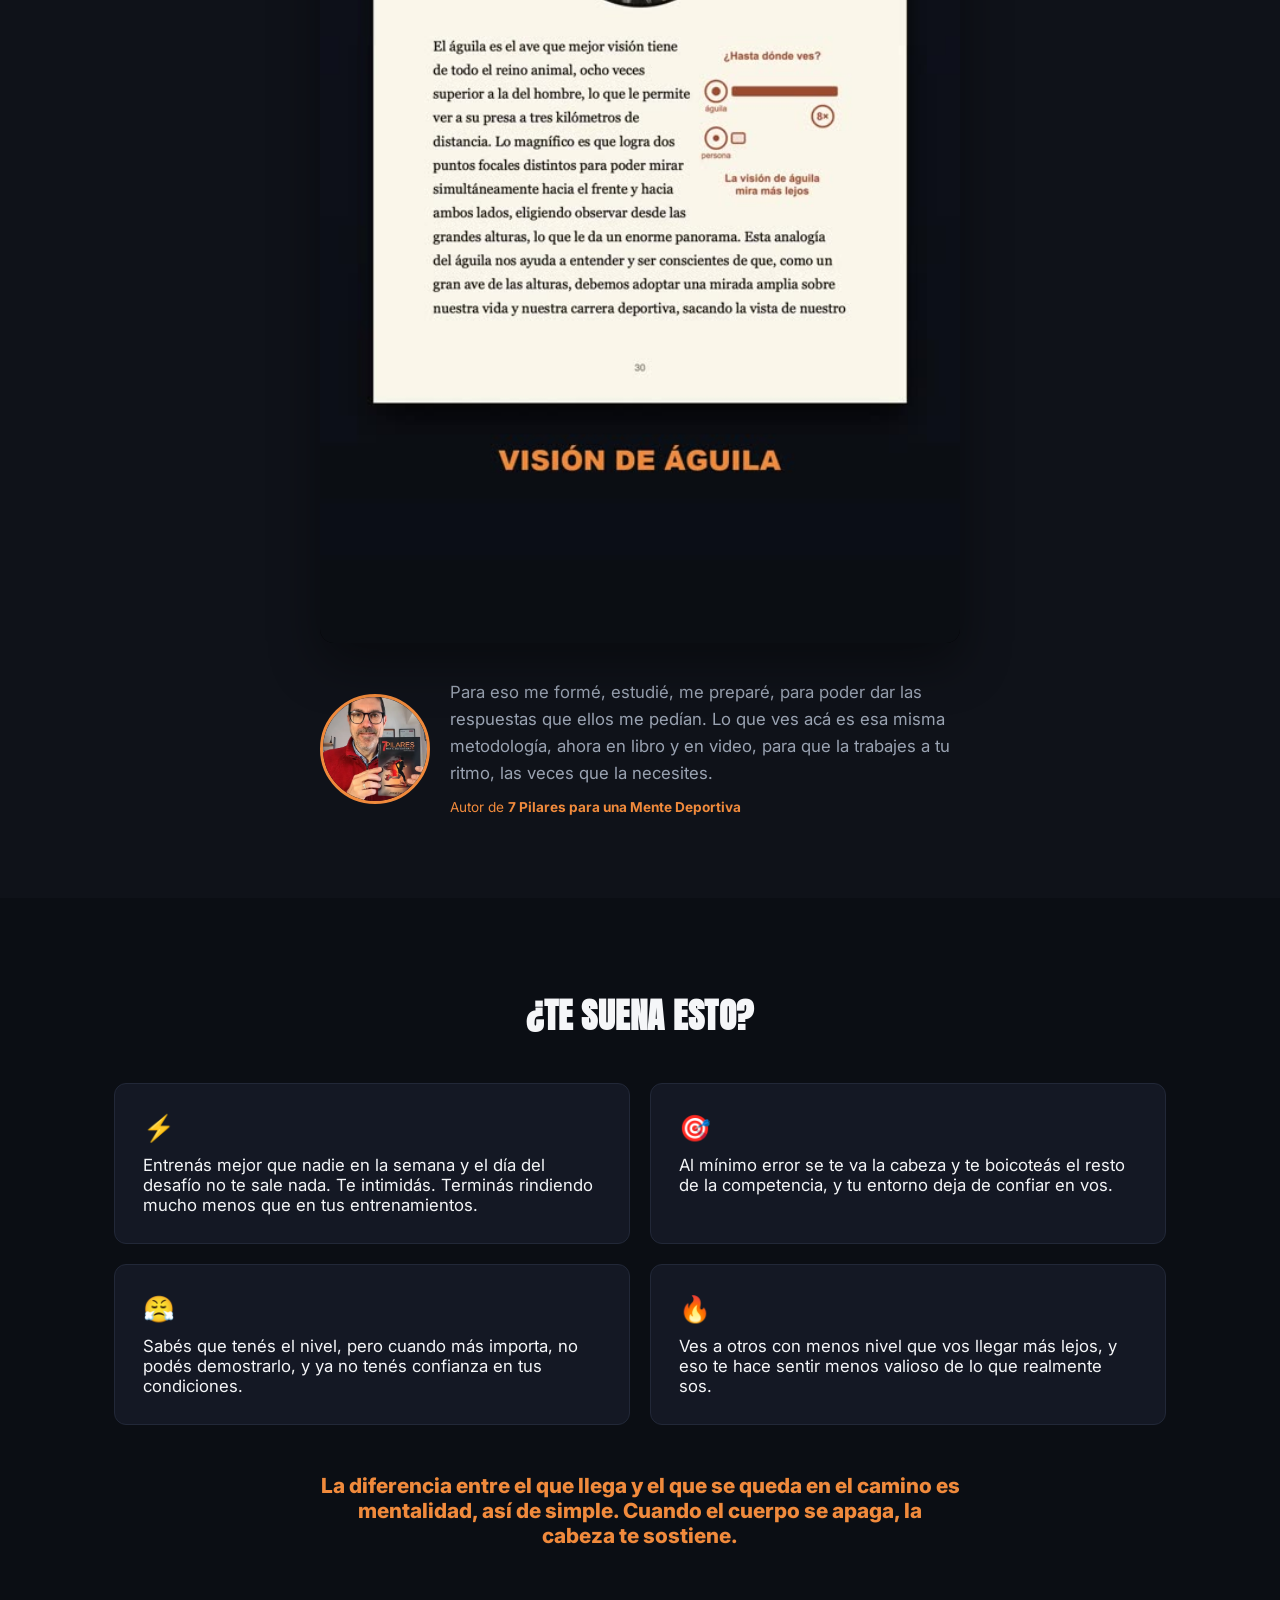
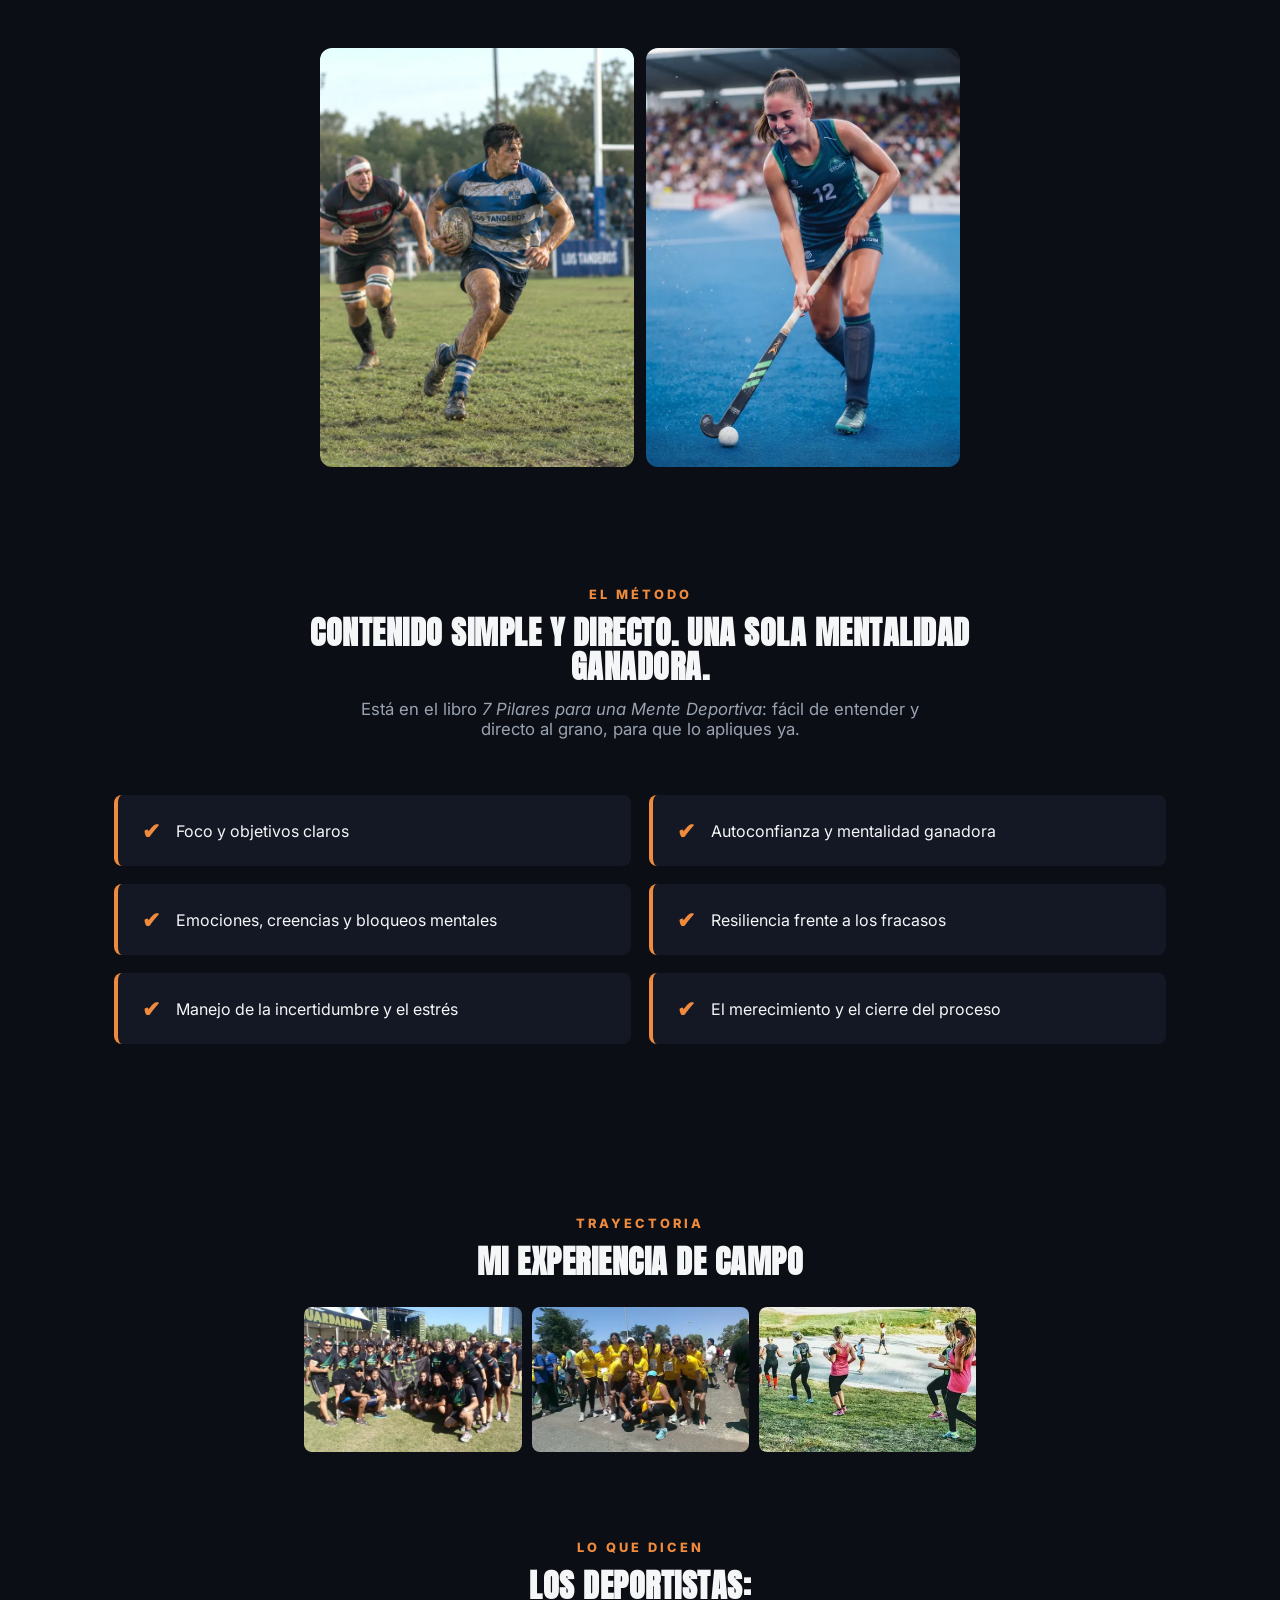
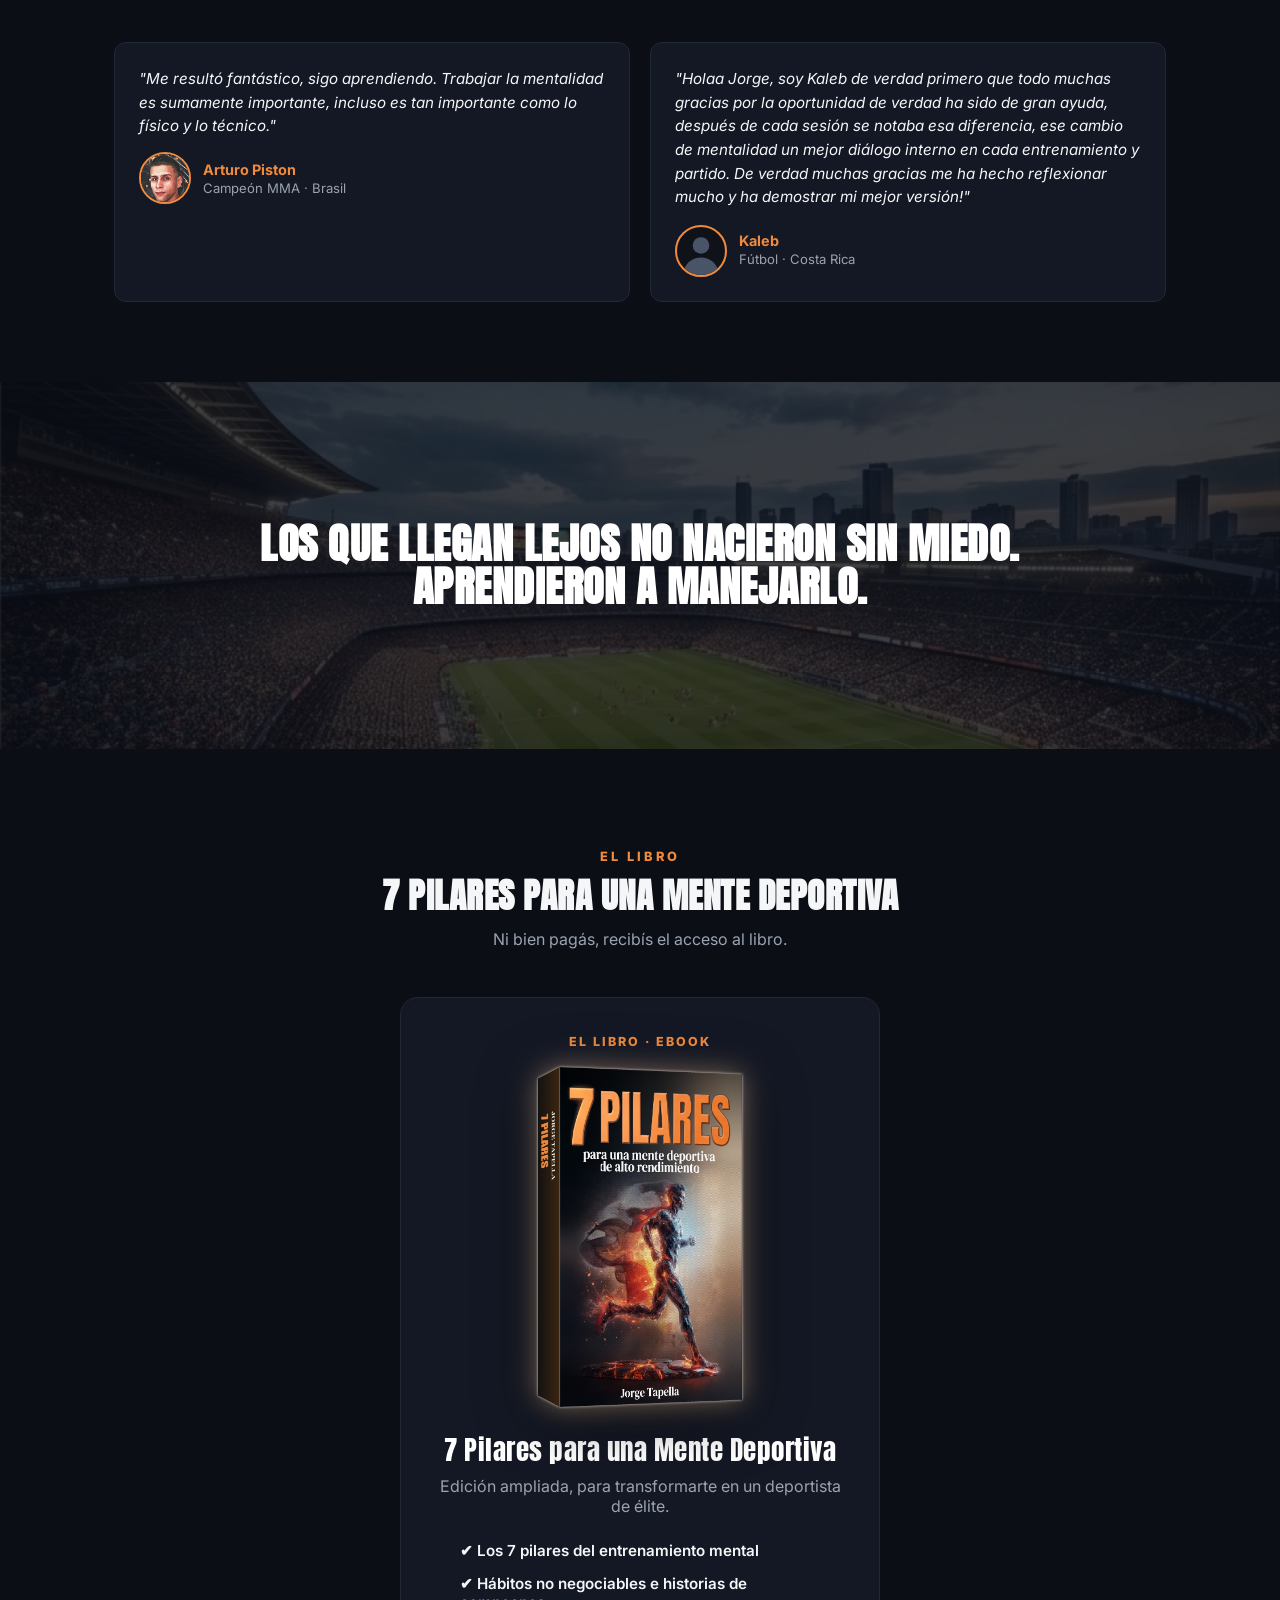
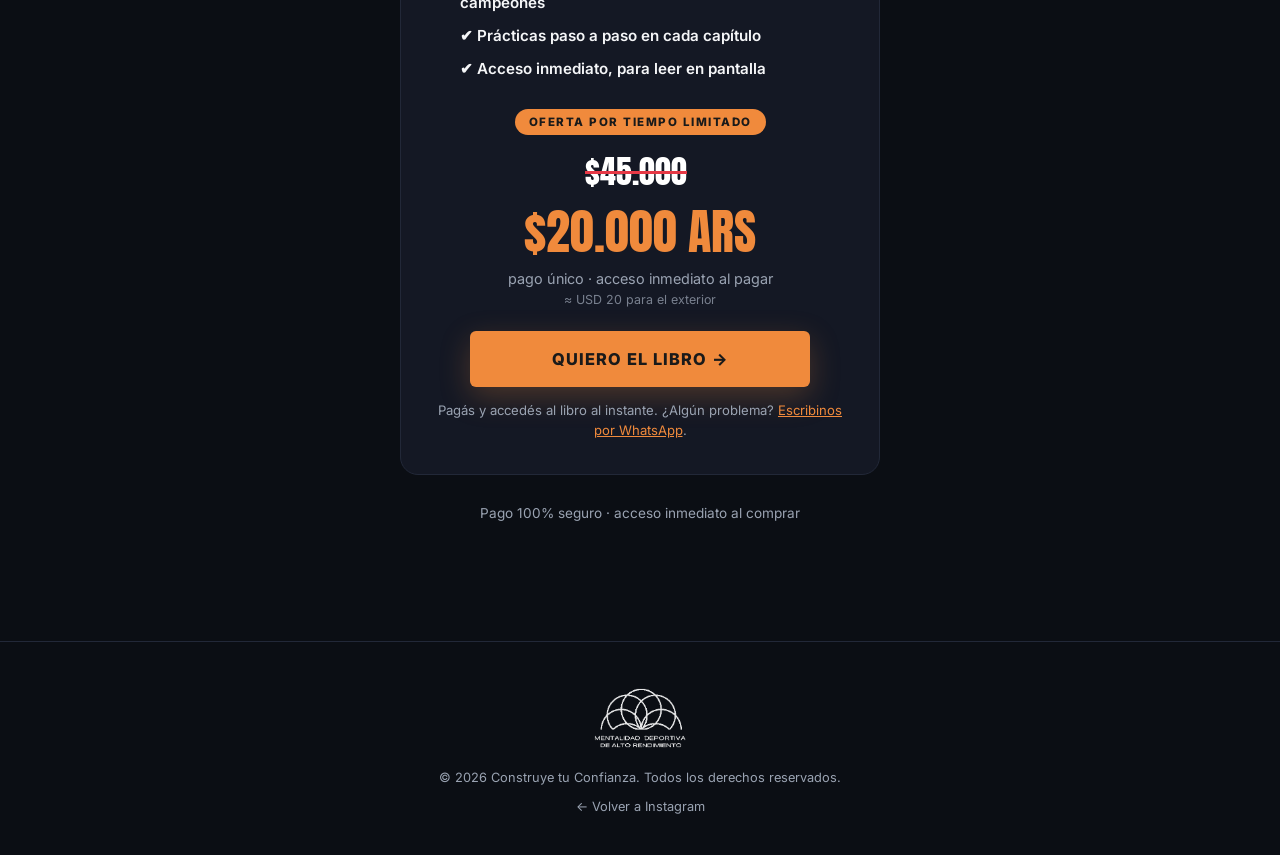
==== commit bb1e970a: "Video de hojas con el libro nuevo (estilo naranja, fotos de deportistas) Co-Authored-By: Claude Sonn" ====
--- a/index.html
+++ b/index.html
@@ -58,8 +58,8 @@
       <h2 class="center">Mi método lo creé trabajando con deportistas reales, en el momento exacto que más se la juegan: antes de cada desafío.</h2>
     </div>
     <div class="authority-video-wrap">
-      <video class="authority-video" id="authorityVideo" poster="assets/img/video-libro-poster.jpg?v=6" muted loop autoplay playsinline preload="auto">
-        <source src="assets/video/video-libro.mp4?v=6" type="video/mp4">
+      <video class="authority-video" id="authorityVideo" poster="assets/img/video-libro-poster.jpg?v=7" muted loop autoplay playsinline preload="auto">
+        <source src="assets/video/video-libro.mp4?v=7" type="video/mp4">
       </video>
     </div>
     <div class="authority-quote">
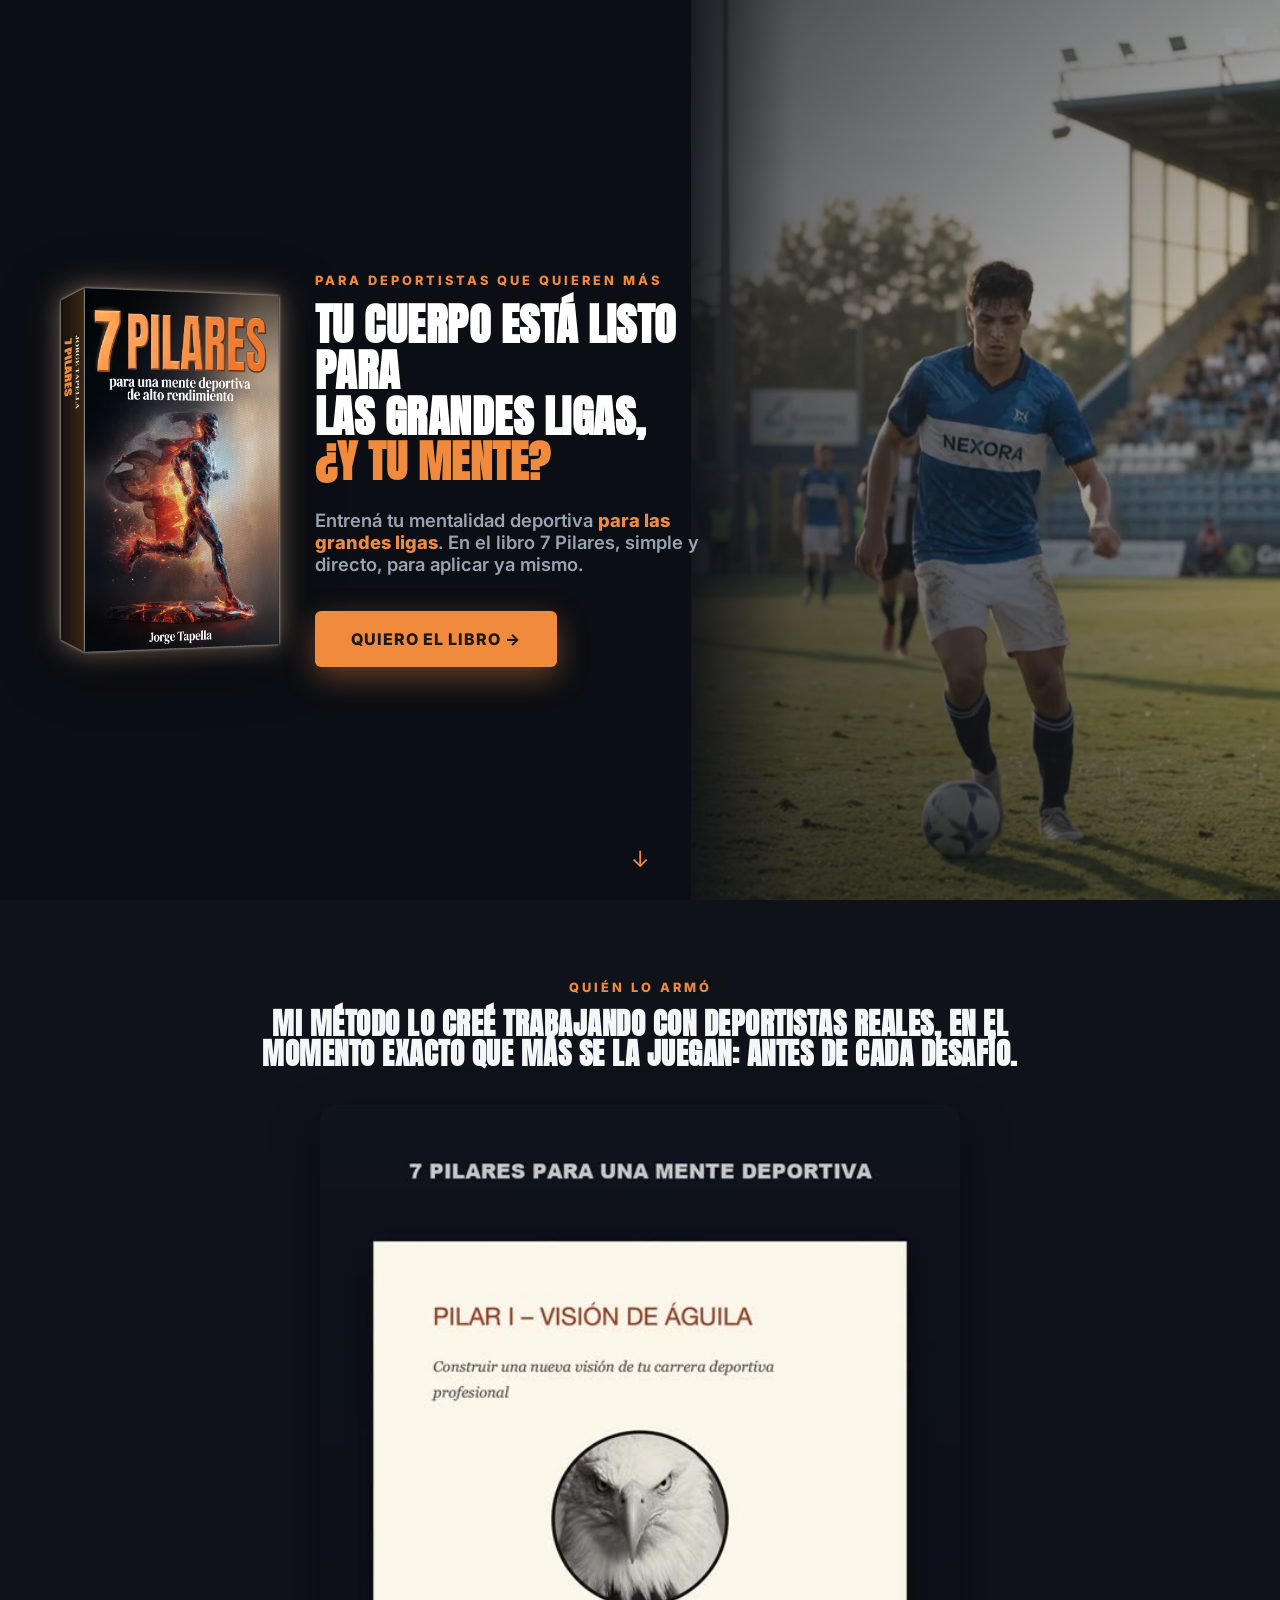
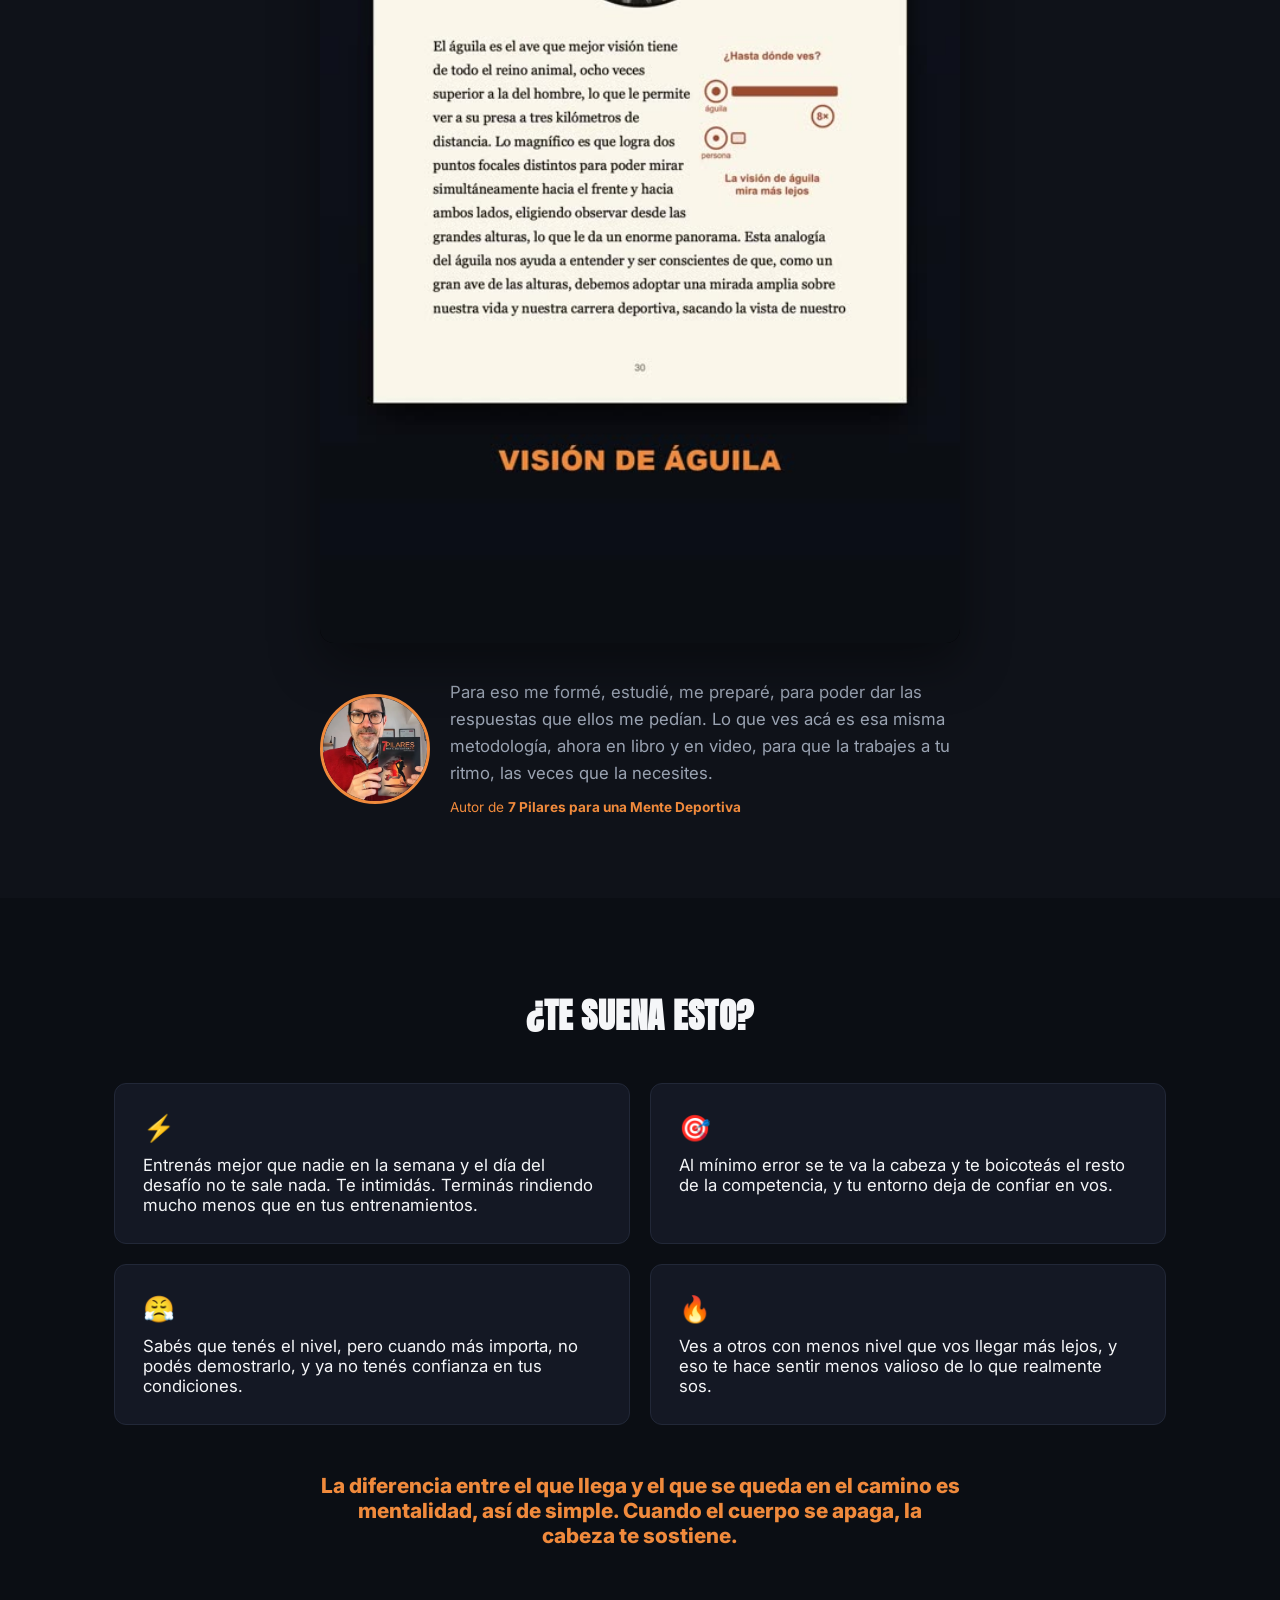
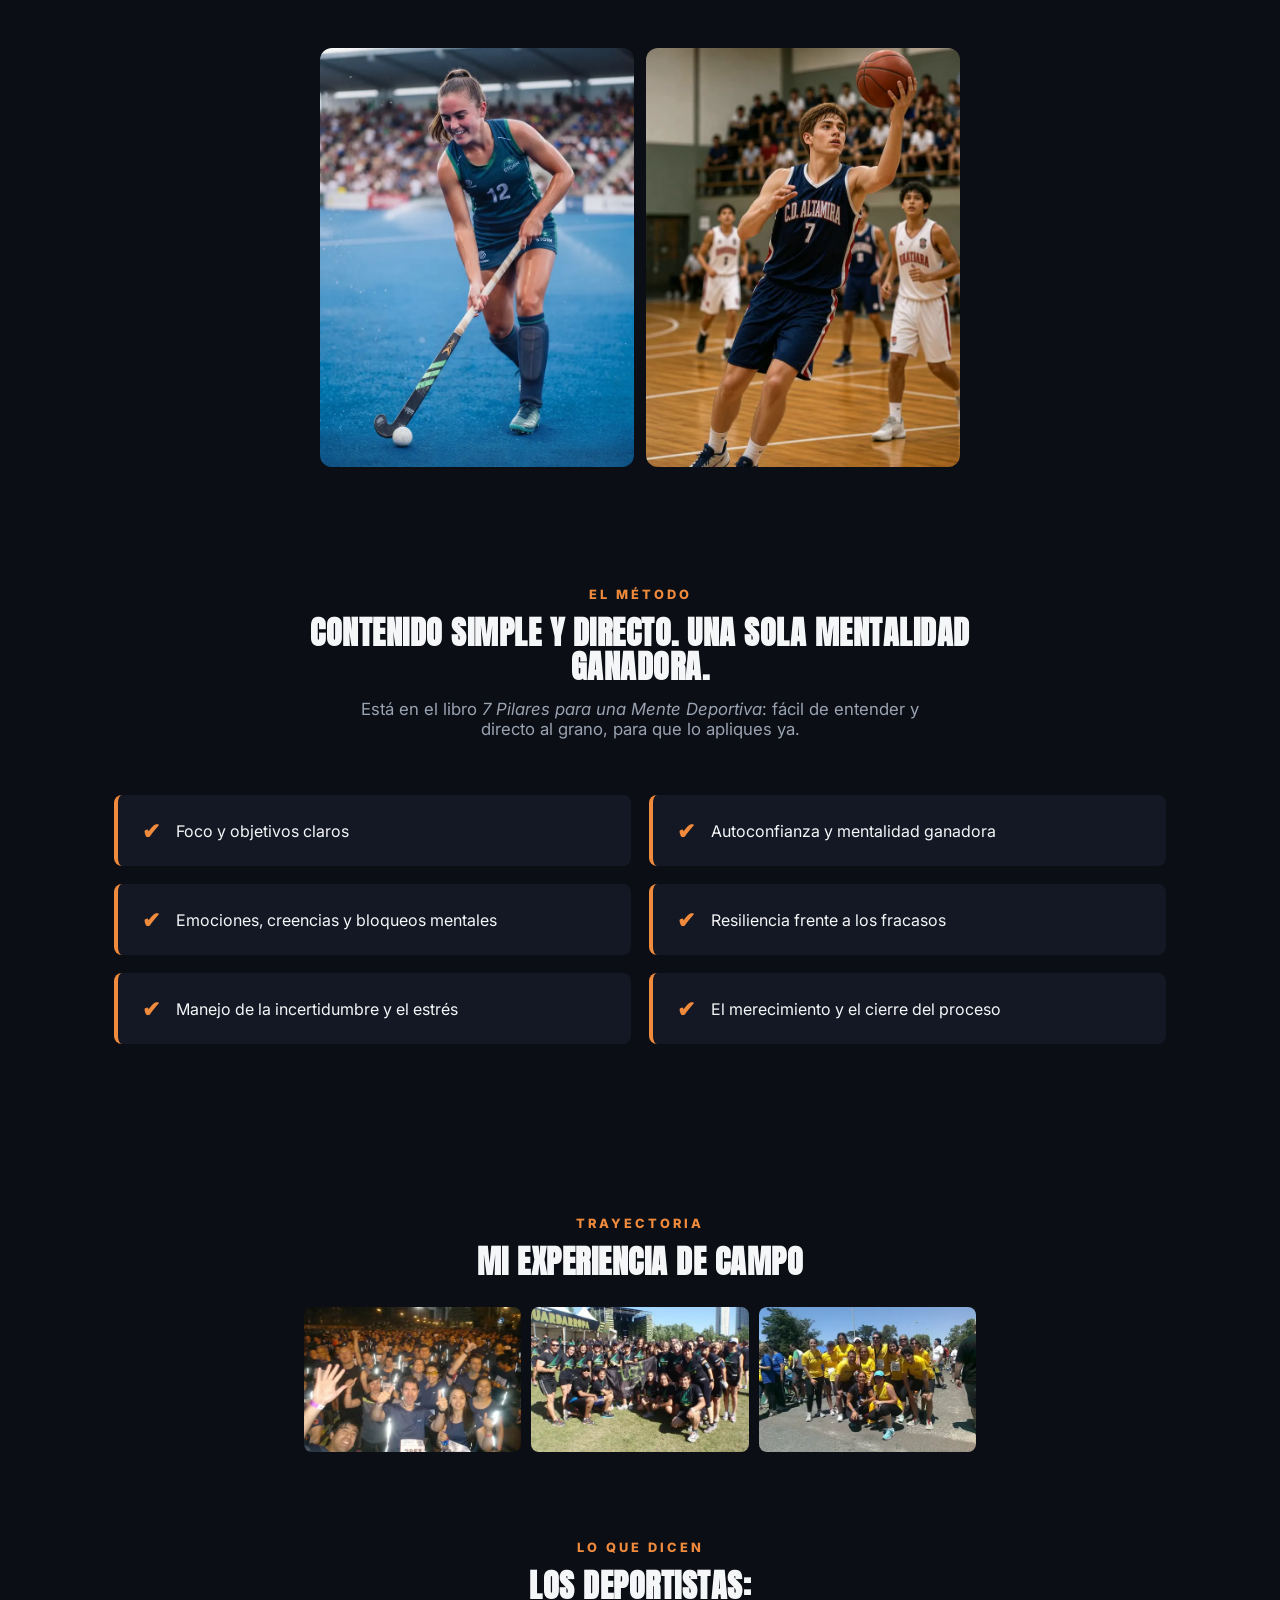
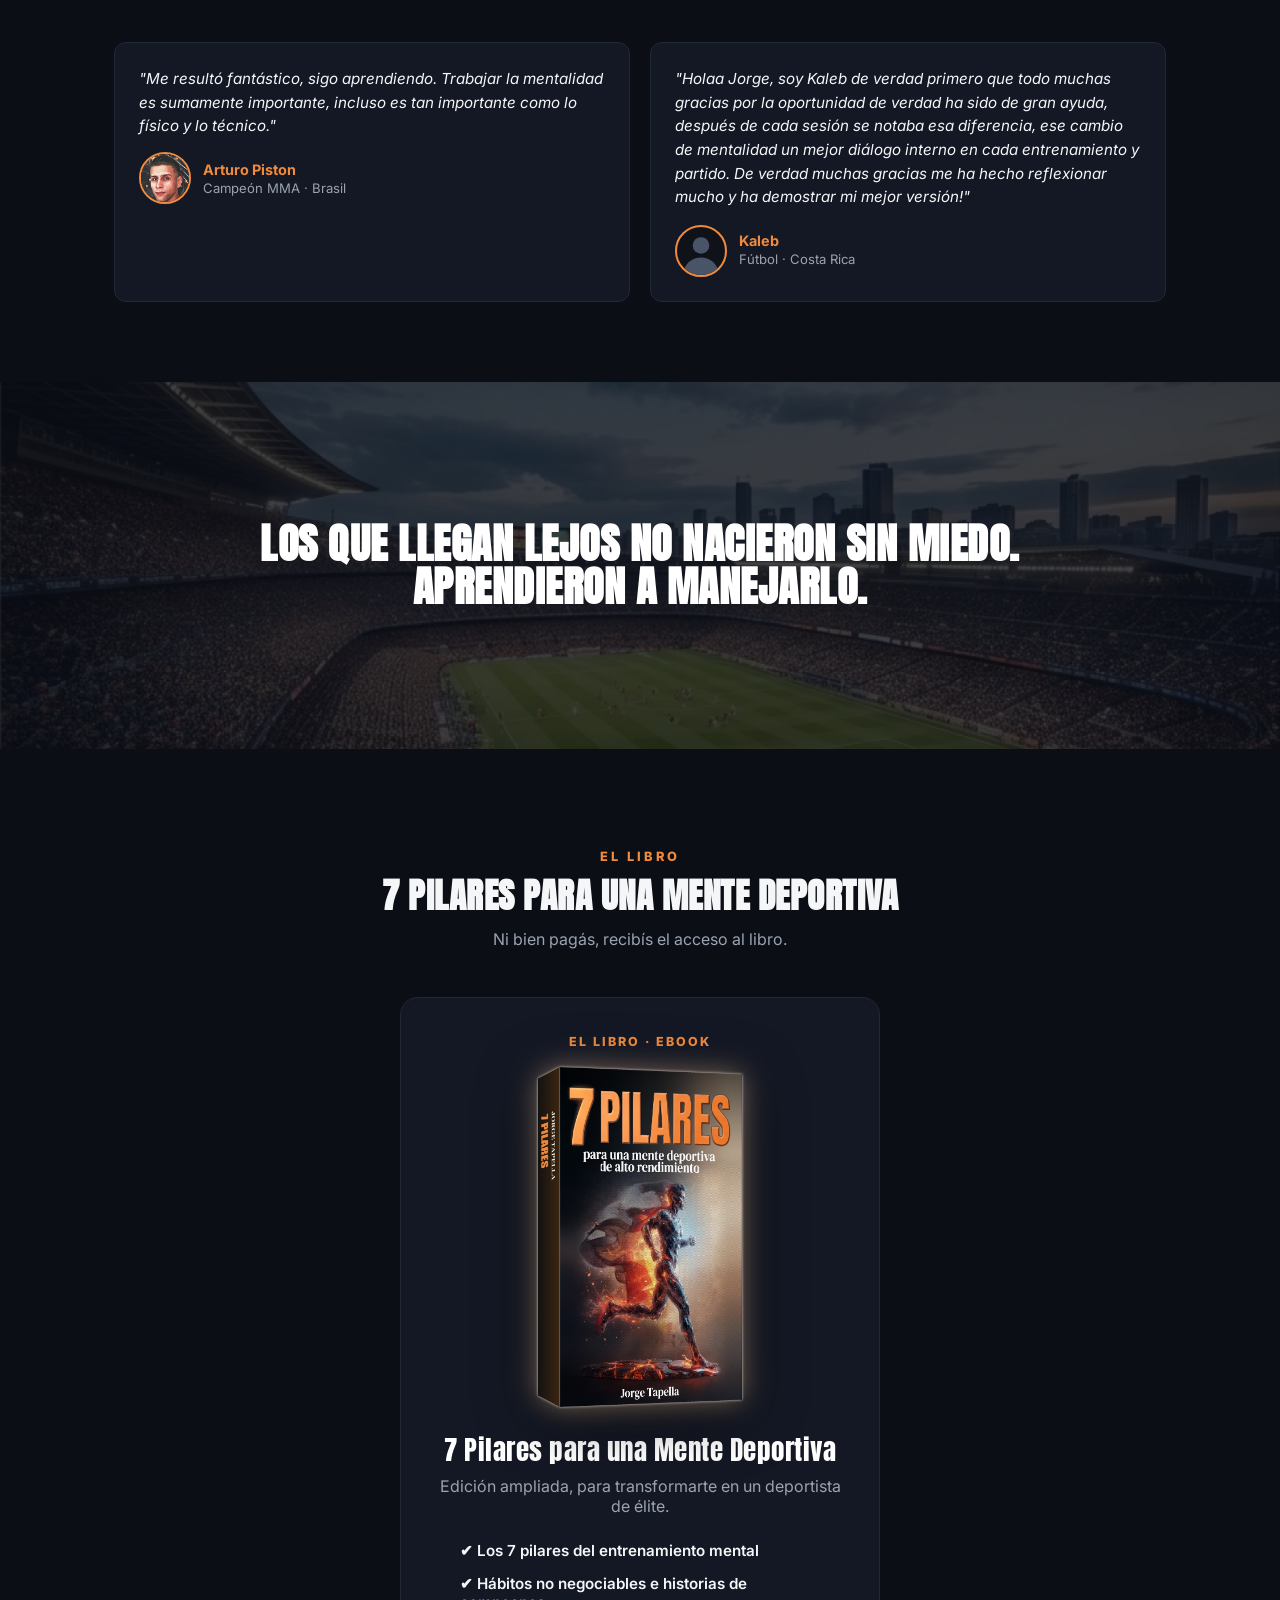
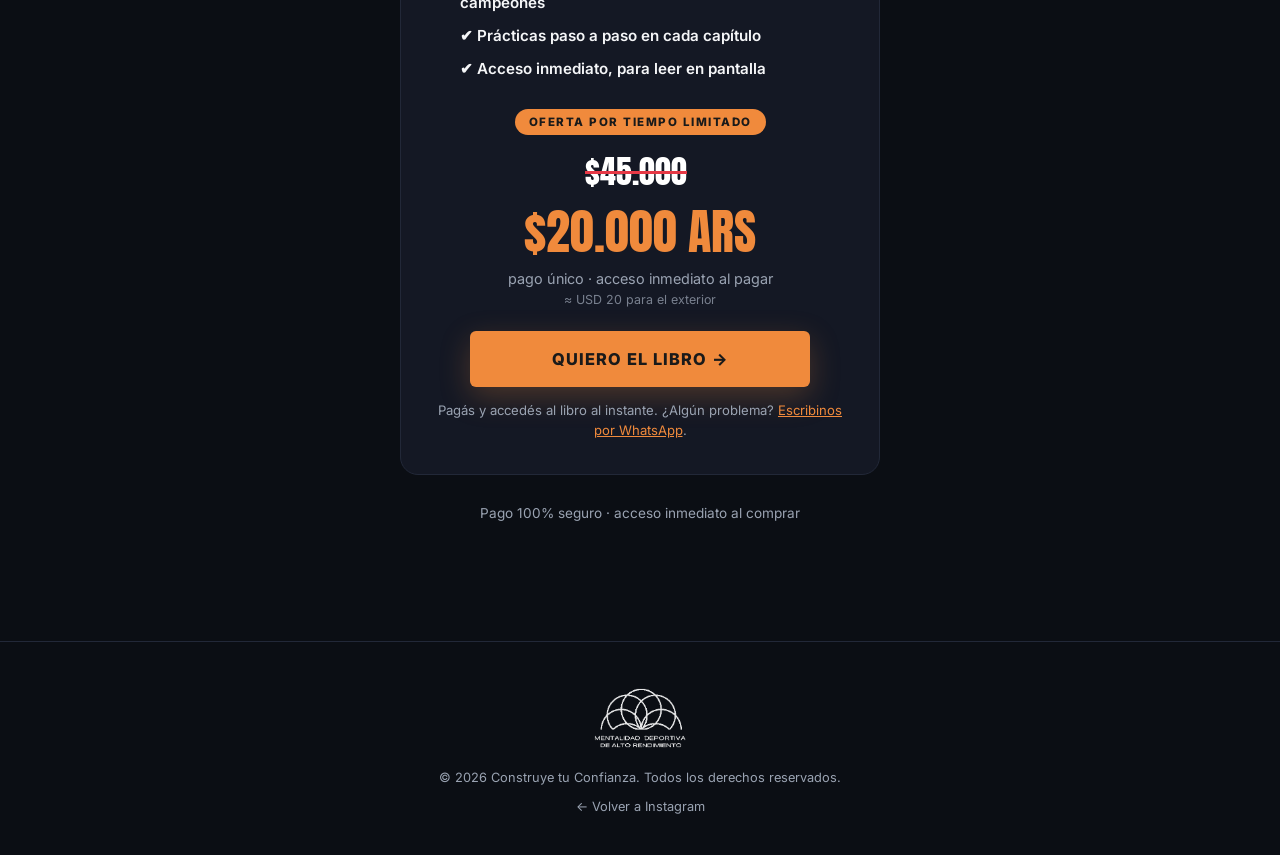
==== commit bcb22af8: "Video del libro: Pilar VI Forjando el desacierto Co-Authored-By: Claude Sonnet 5.5 <noreply@anthropi" ====
--- a/index.html
+++ b/index.html
@@ -59,7 +59,7 @@
     </div>
     <div class="authority-video-wrap">
       <video class="authority-video" id="authorityVideo" poster="assets/img/video-libro-poster.jpg?v=7" muted loop autoplay playsinline preload="auto">
-        <source src="assets/video/video-libro.mp4?v=7" type="video/mp4">
+        <source src="assets/video/video-libro.mp4?v=8" type="video/mp4">
       </video>
     </div>
     <div class="authority-quote">
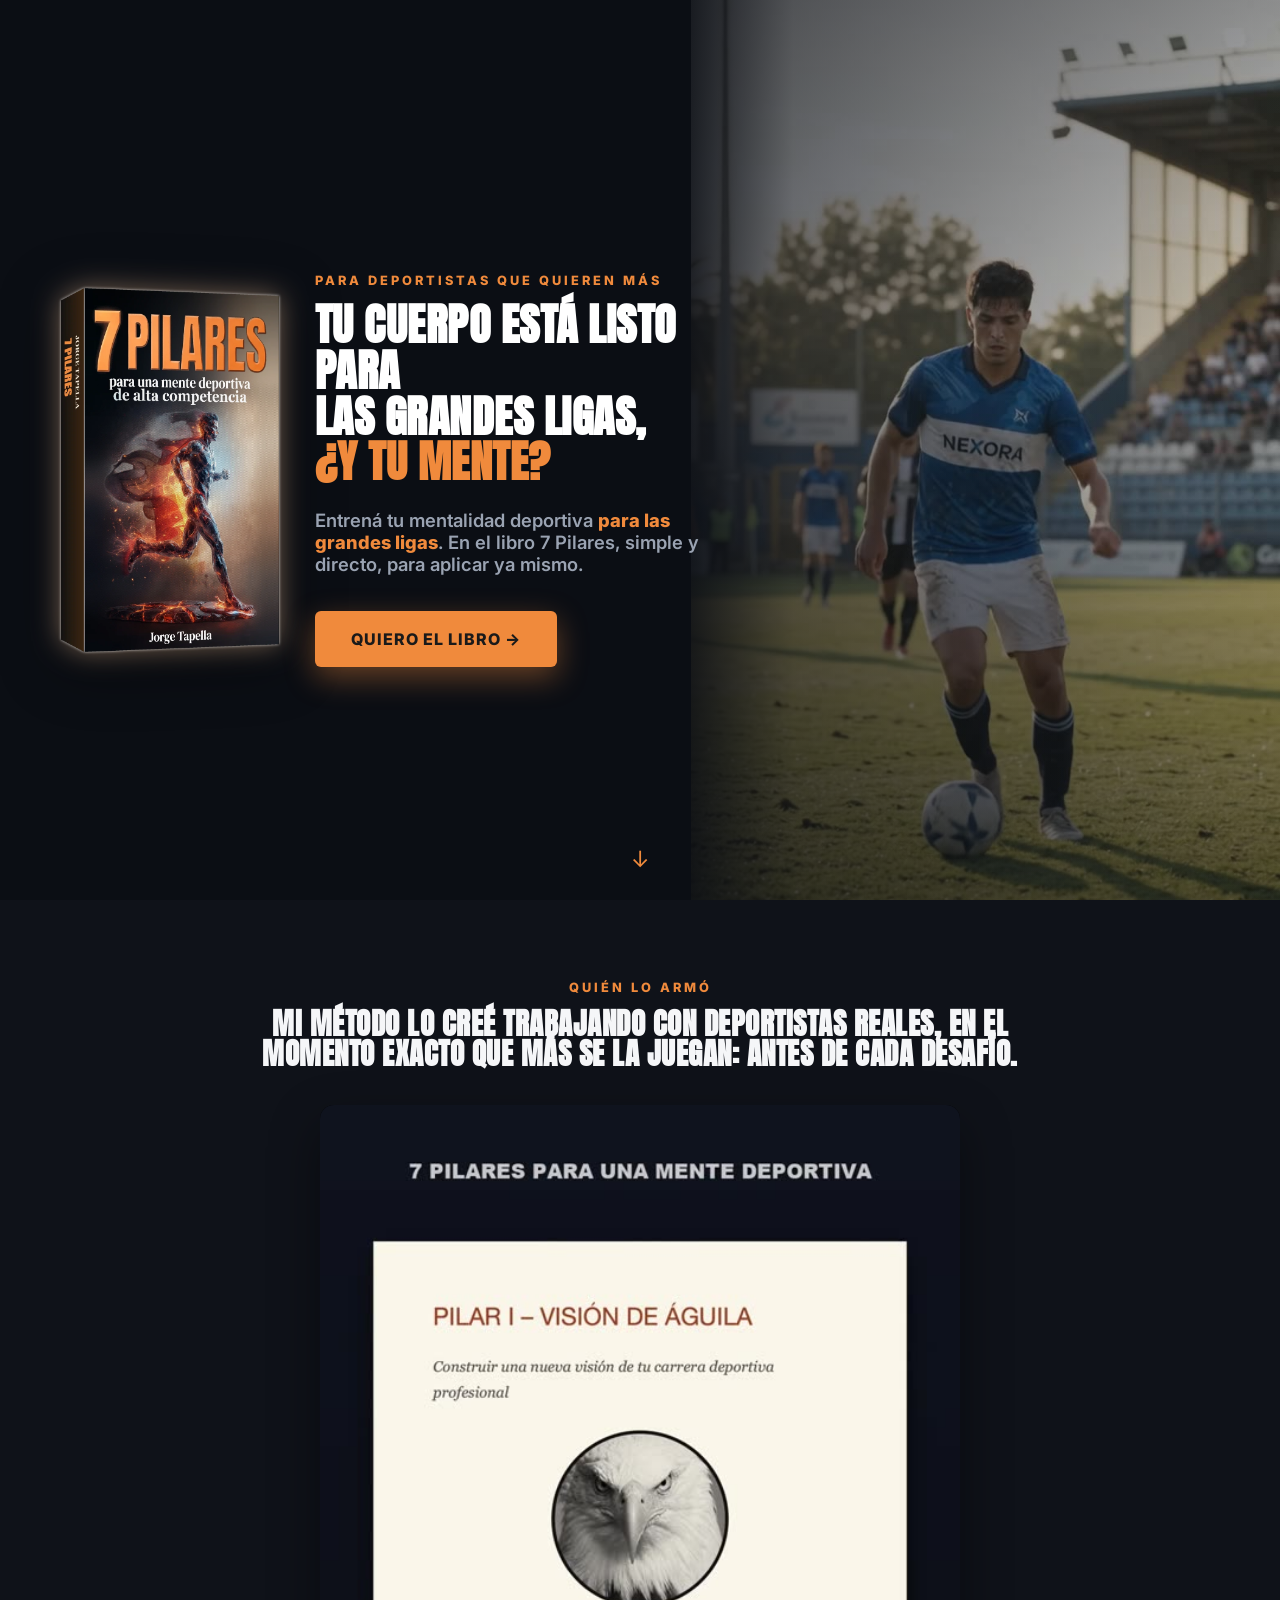
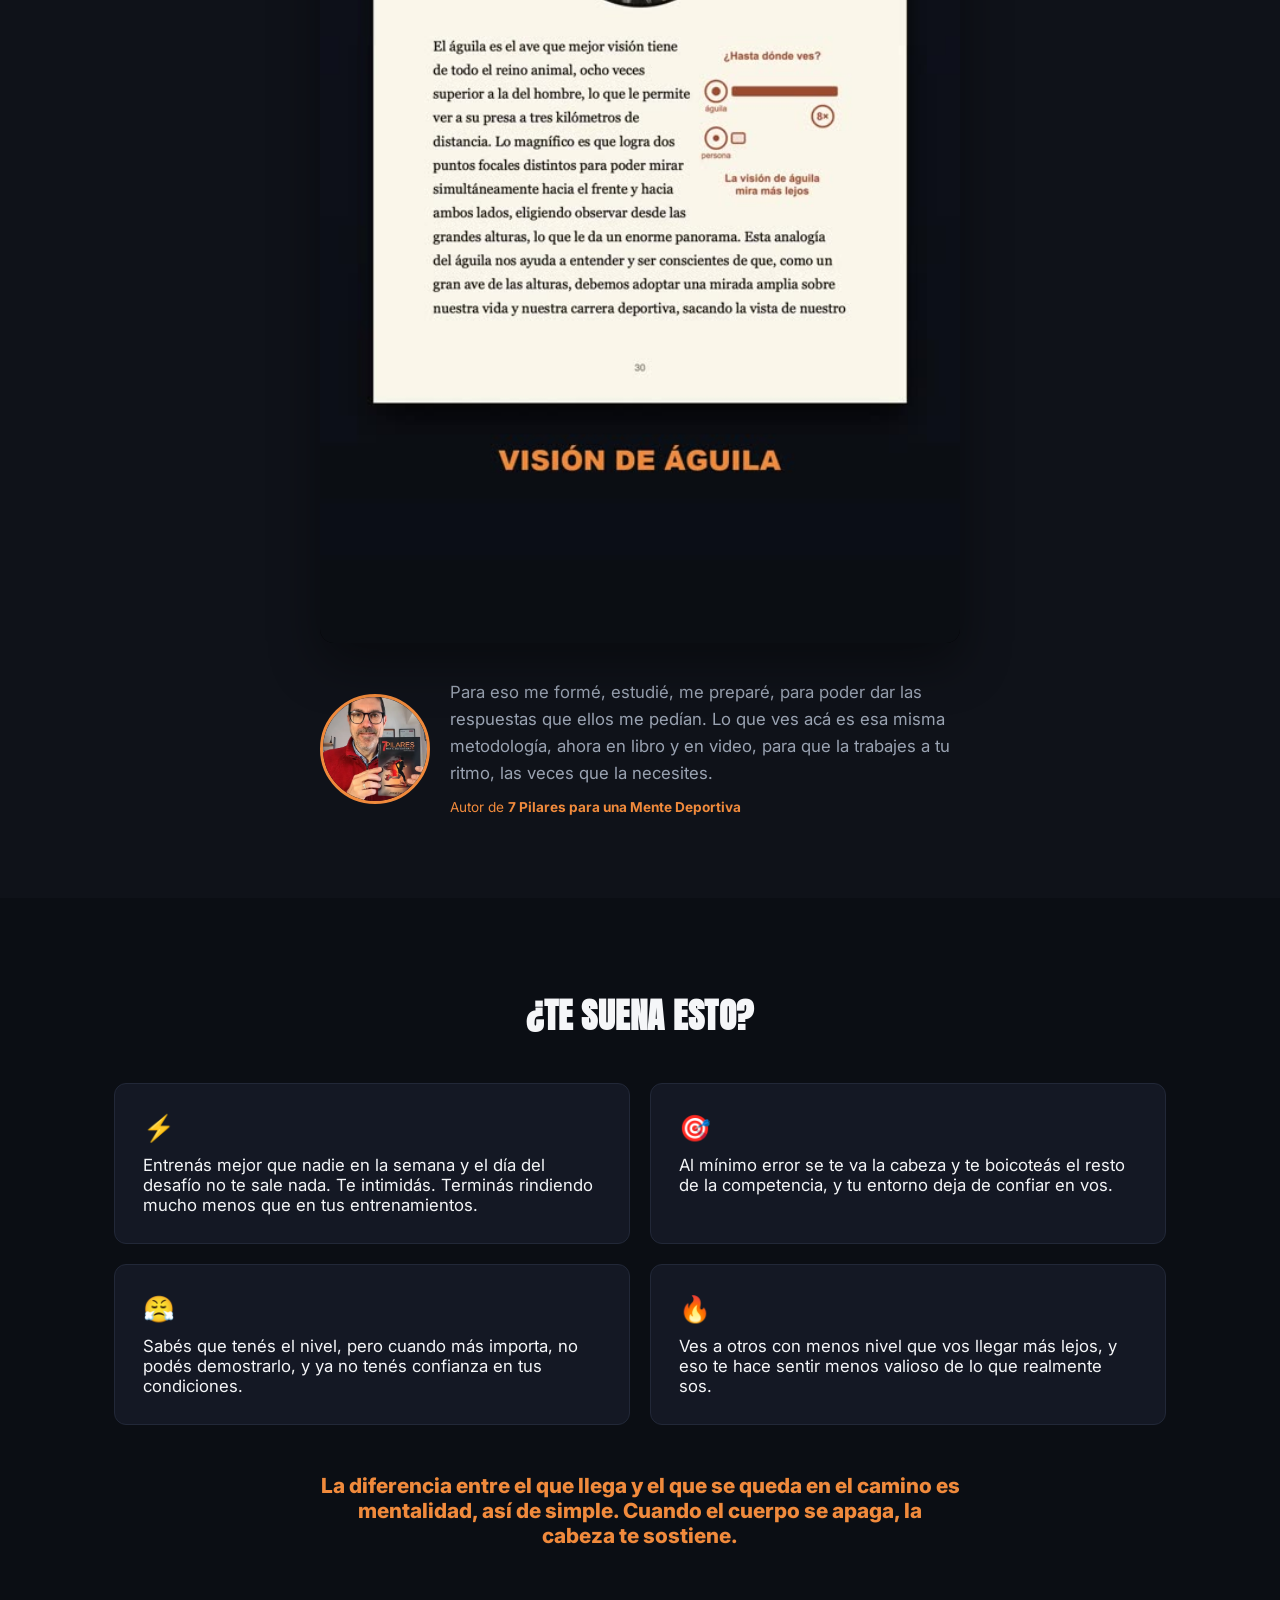
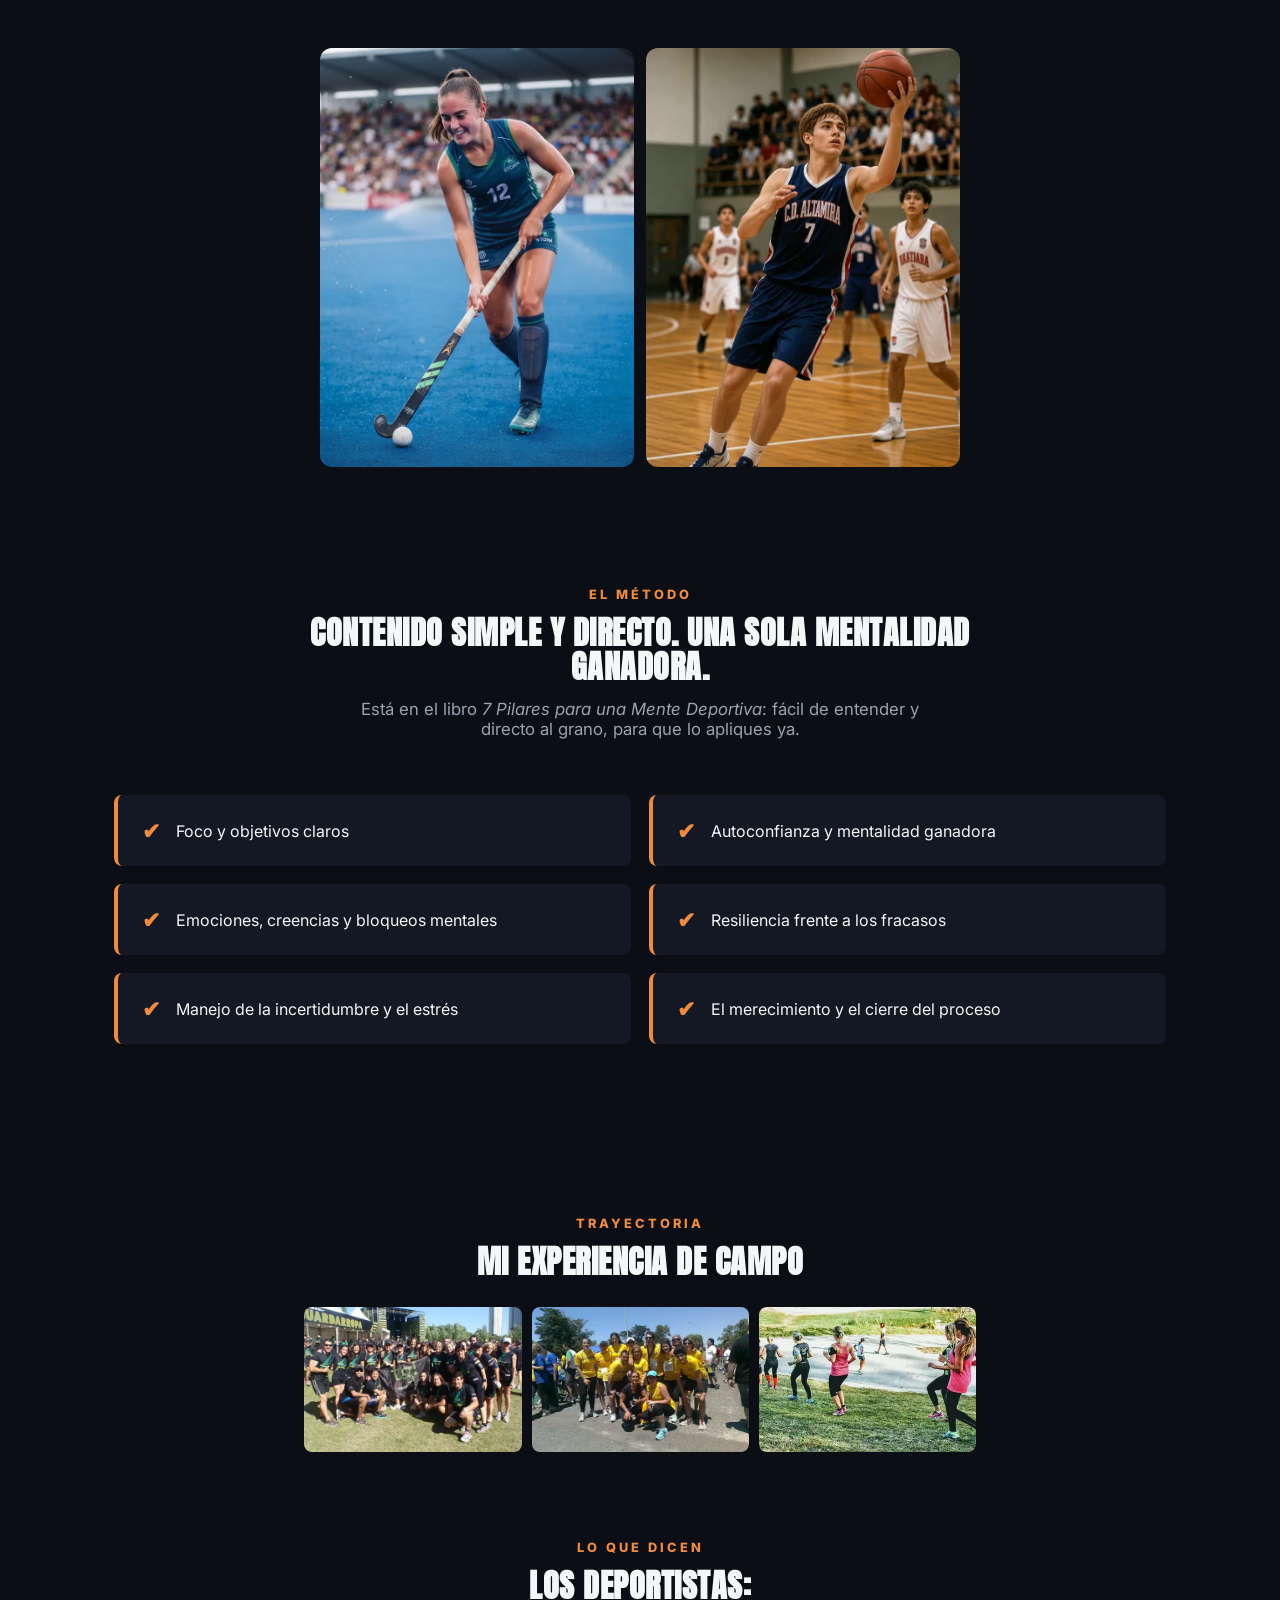
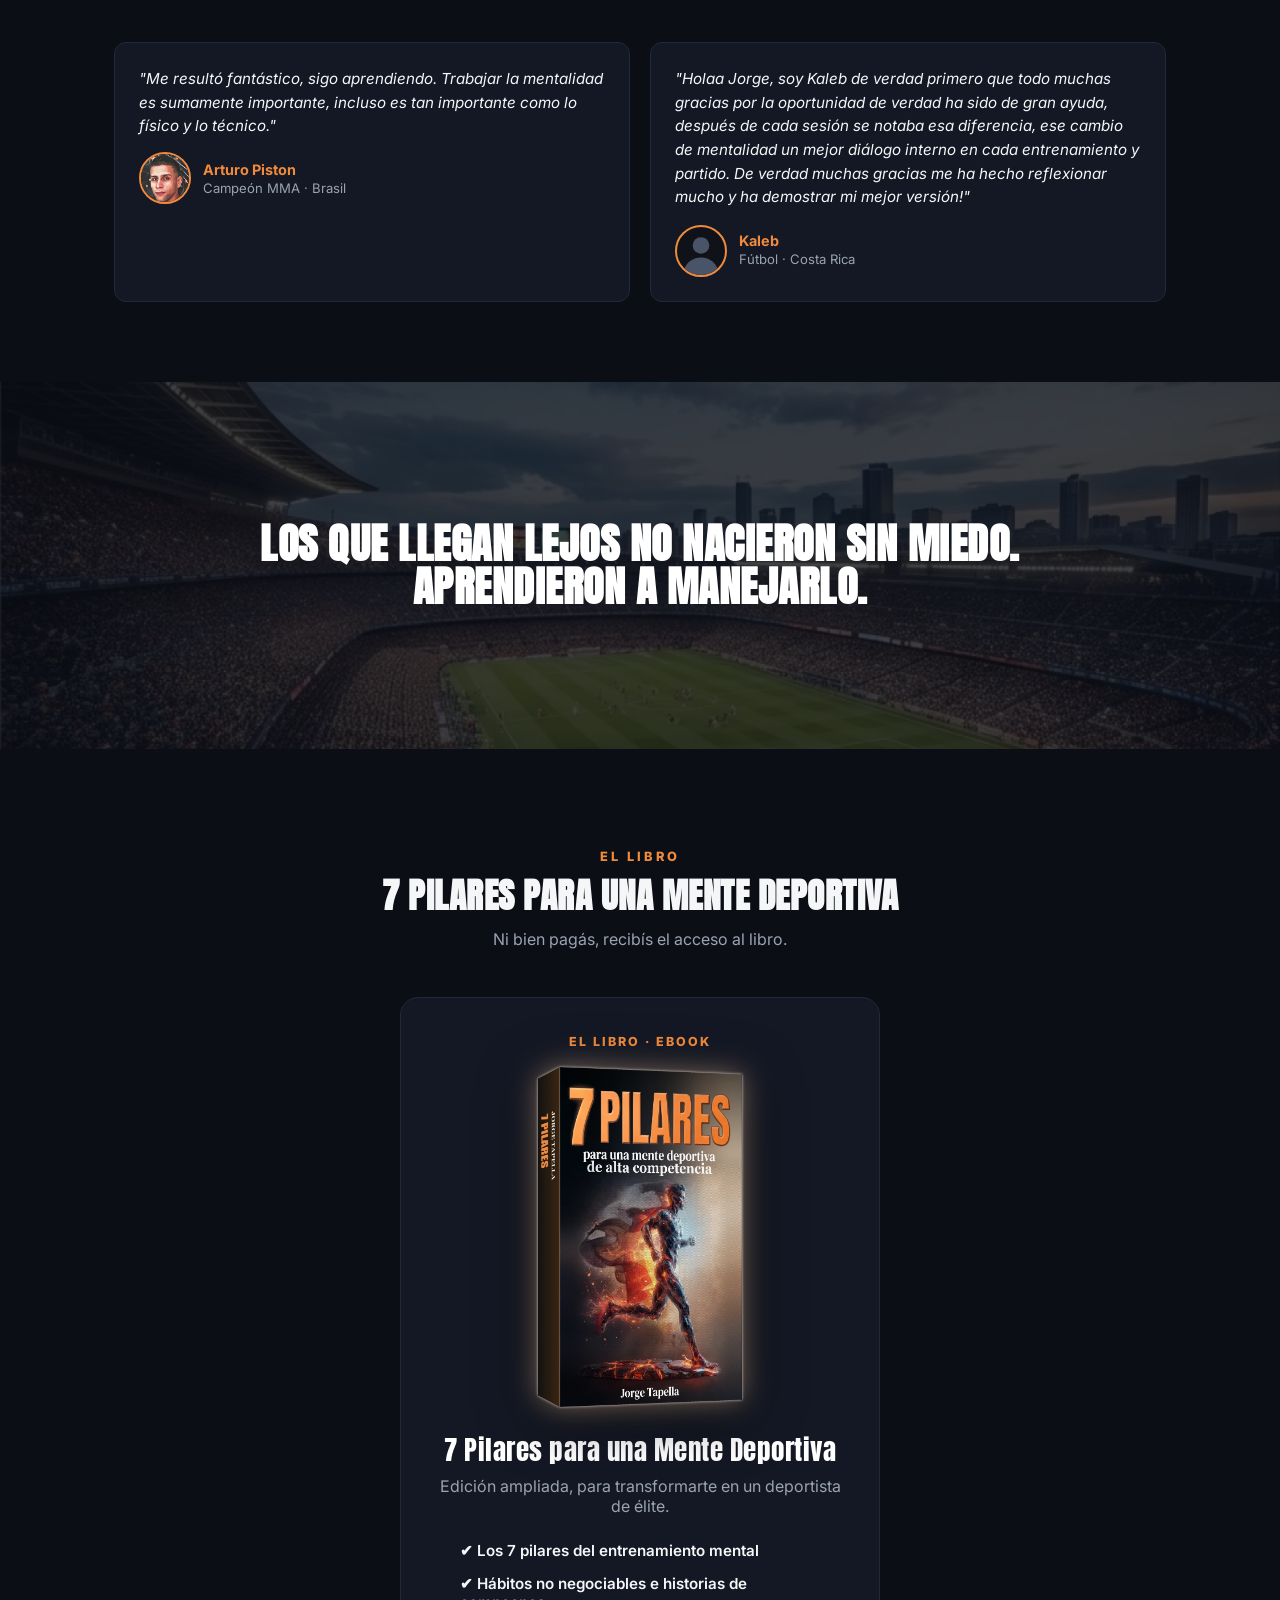
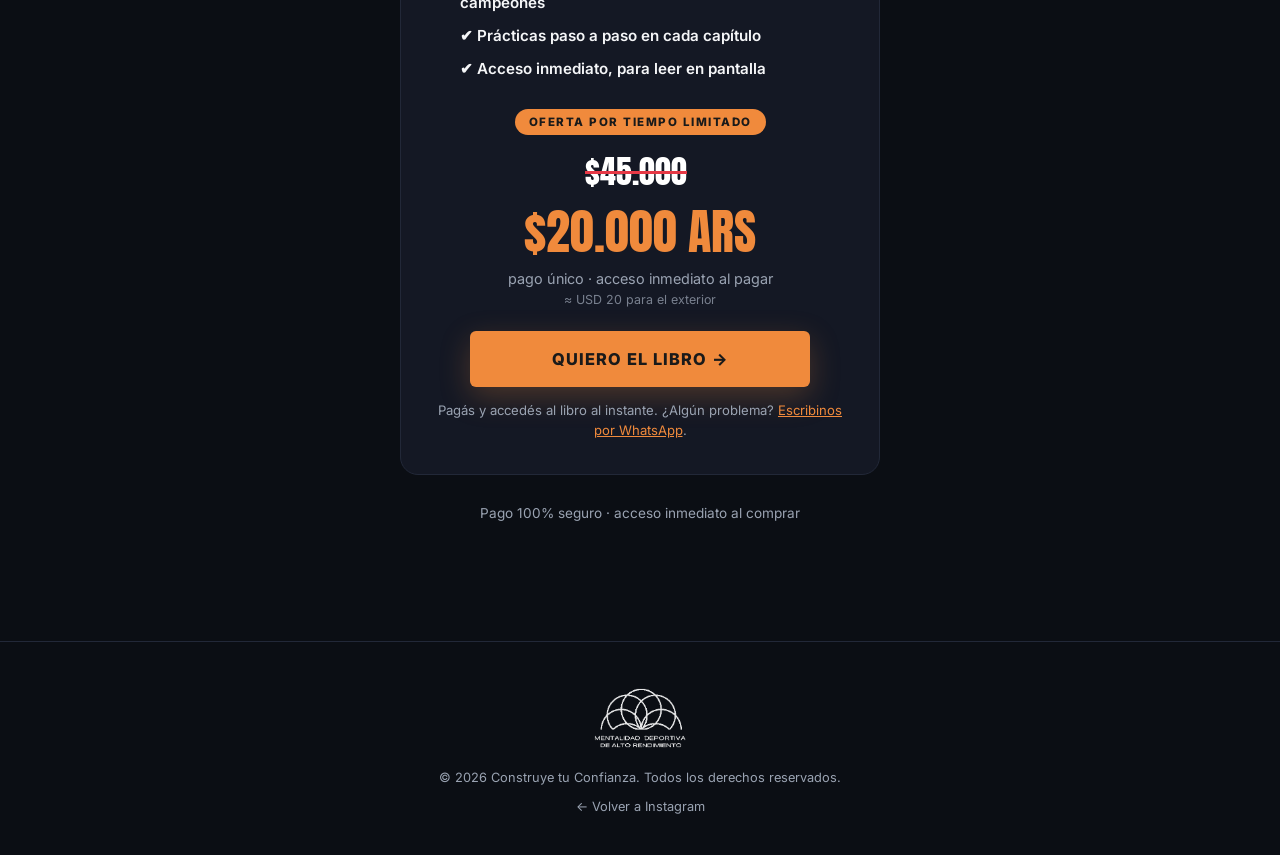
==== commit b019fc71: "Tapa 7 Pilares: subtitulo 'de alta competencia' (libro 3D, pila y alt) Co-Authored-By: Claude Sonnet" ====
--- a/index.html
+++ b/index.html
@@ -39,7 +39,7 @@
   </script>
   <div class="hero-overlay"></div>
   <div class="hero-split">
-    <img class="hero-book" src="assets/img/libro-3d.webp?v=2" alt="Libro 7 Pilares para una Mente Deportiva, de Jorge Tapella" width="357" height="600">
+    <img class="hero-book" src="assets/img/libro-3d.webp?v=3" alt="Libro 7 Pilares para una Mente Deportiva, de Jorge Tapella" width="357" height="600">
   <div class="hero-content">
     <span class="eyebrow">PARA DEPORTISTAS QUE QUIEREN MÁS</span>
     <h1>TU CUERPO ESTÁ LISTO PARA<br>LAS GRANDES LIGAS,<br><span class="highlight">¿Y TU MENTE?</span></h1>
@@ -201,7 +201,7 @@
     <div class="offers-grid one">
       <article class="offer">
         <span class="offer-tag">EL LIBRO · EBOOK</span>
-        <div class="offer-media"><img src="assets/img/libro-3d.webp?v=2" alt="Libro 7 Pilares para una mente deportiva de alto rendimiento, de Jorge Tapella" width="357" height="600" loading="lazy"></div>
+        <div class="offer-media"><img src="assets/img/libro-3d.webp?v=3" alt="Libro 7 Pilares para una mente deportiva de alta competencia, de Jorge Tapella" width="357" height="600" loading="lazy"></div>
         <h3>7 Pilares para una Mente Deportiva</h3>
         <p class="offer-desc">Edición ampliada, para transformarte en un deportista de élite.</p>
         <ul class="offer-list">
